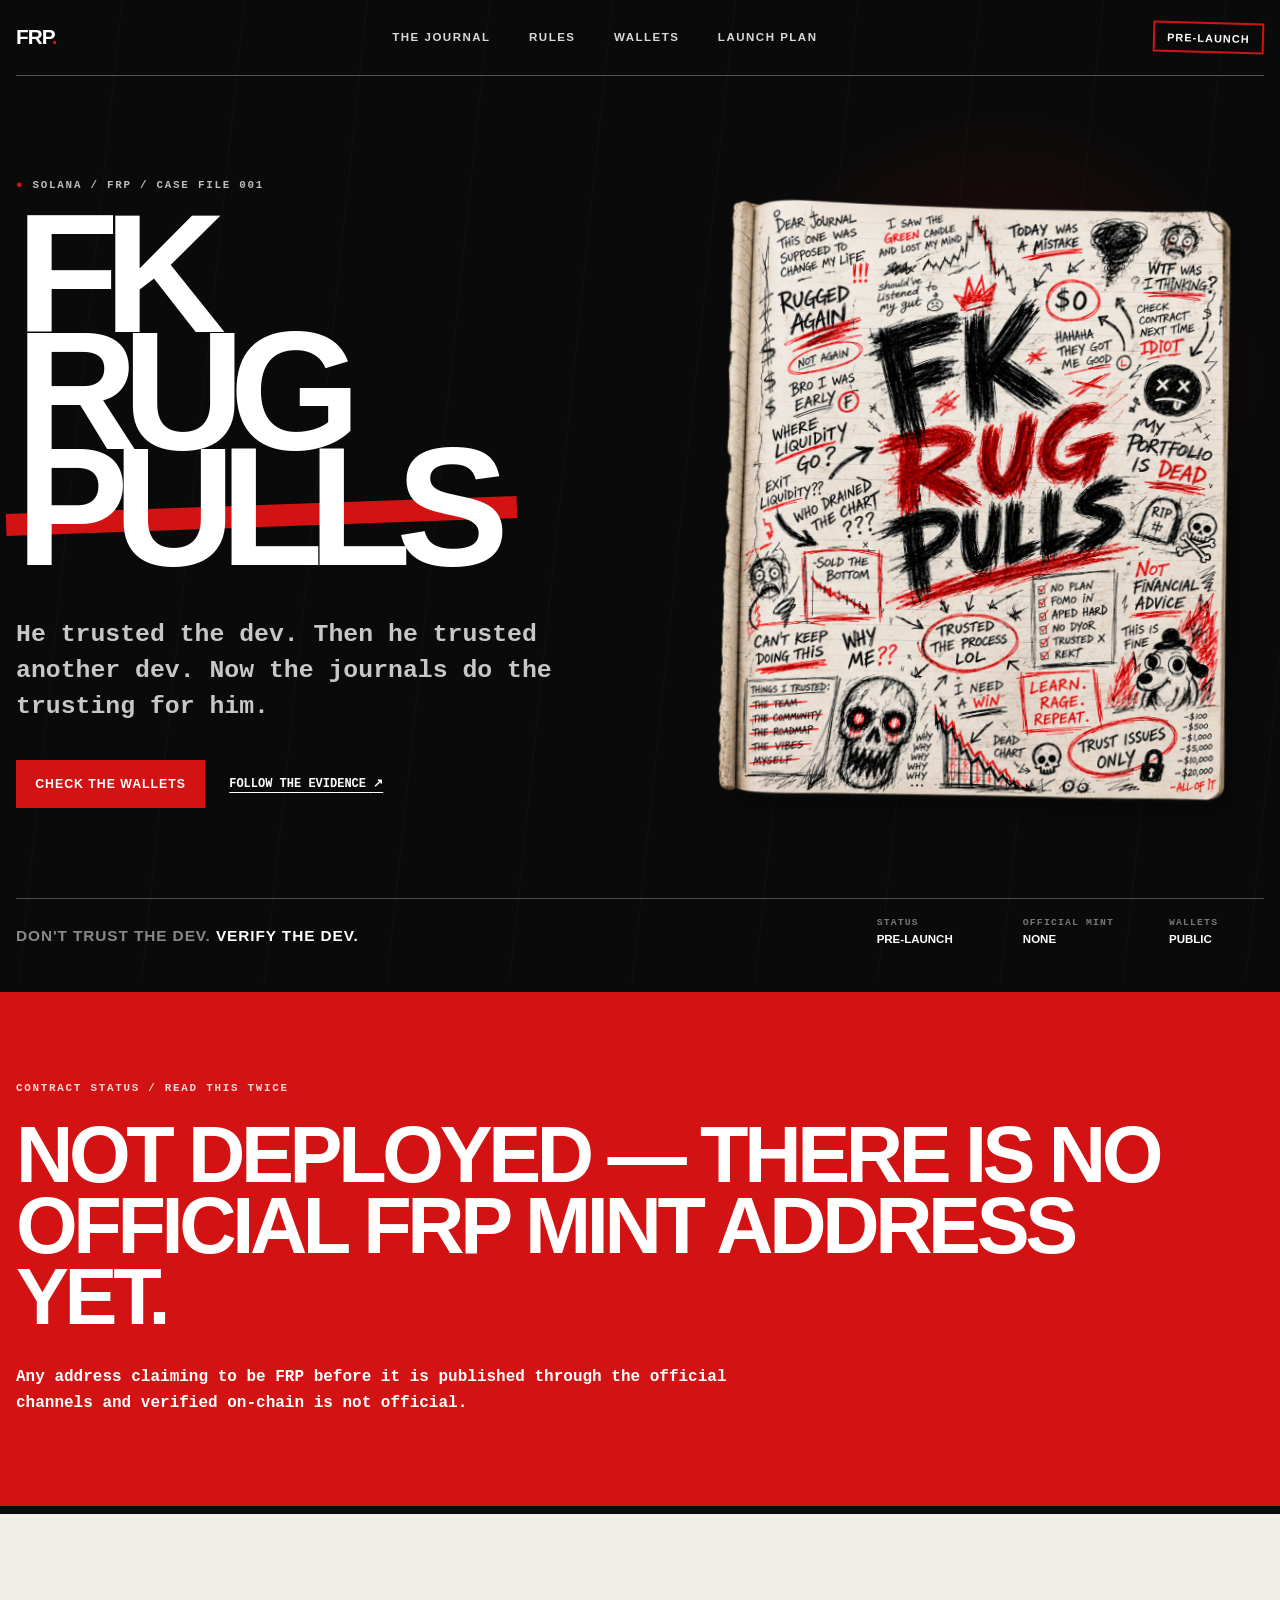
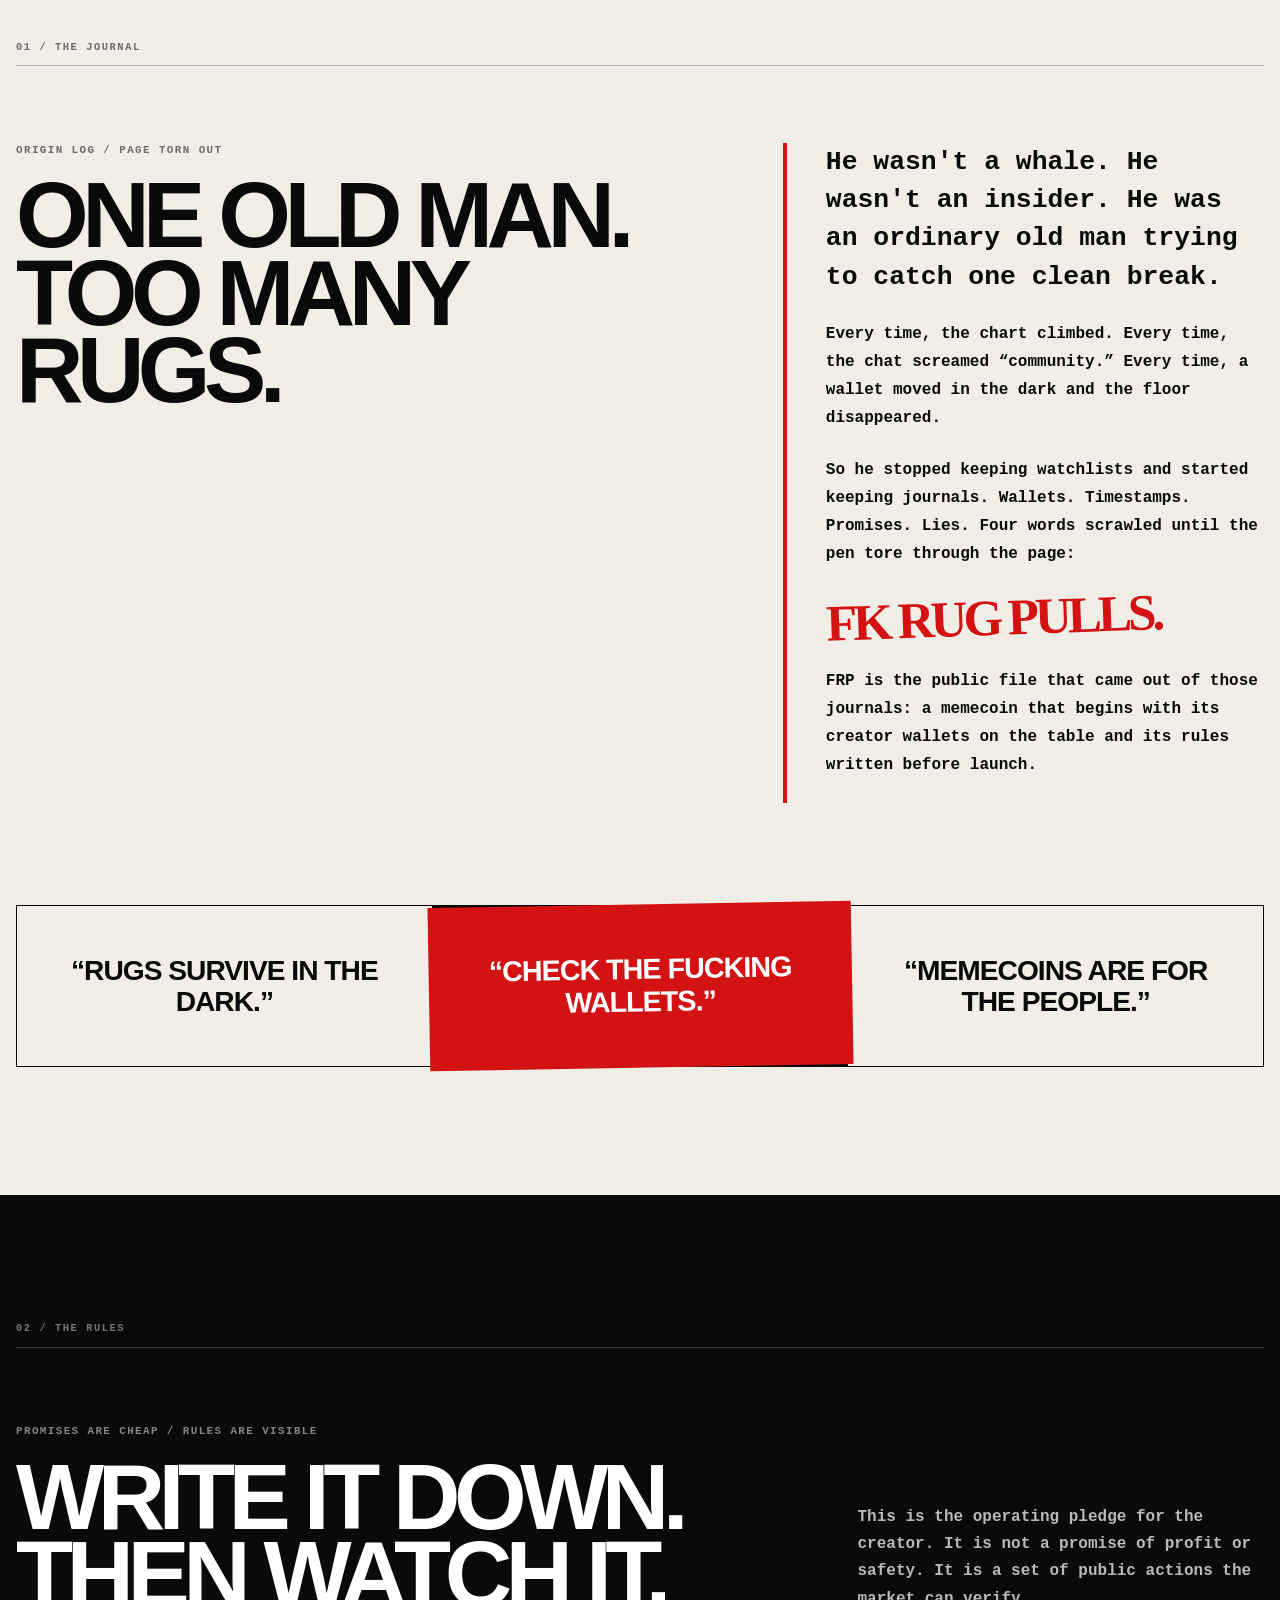
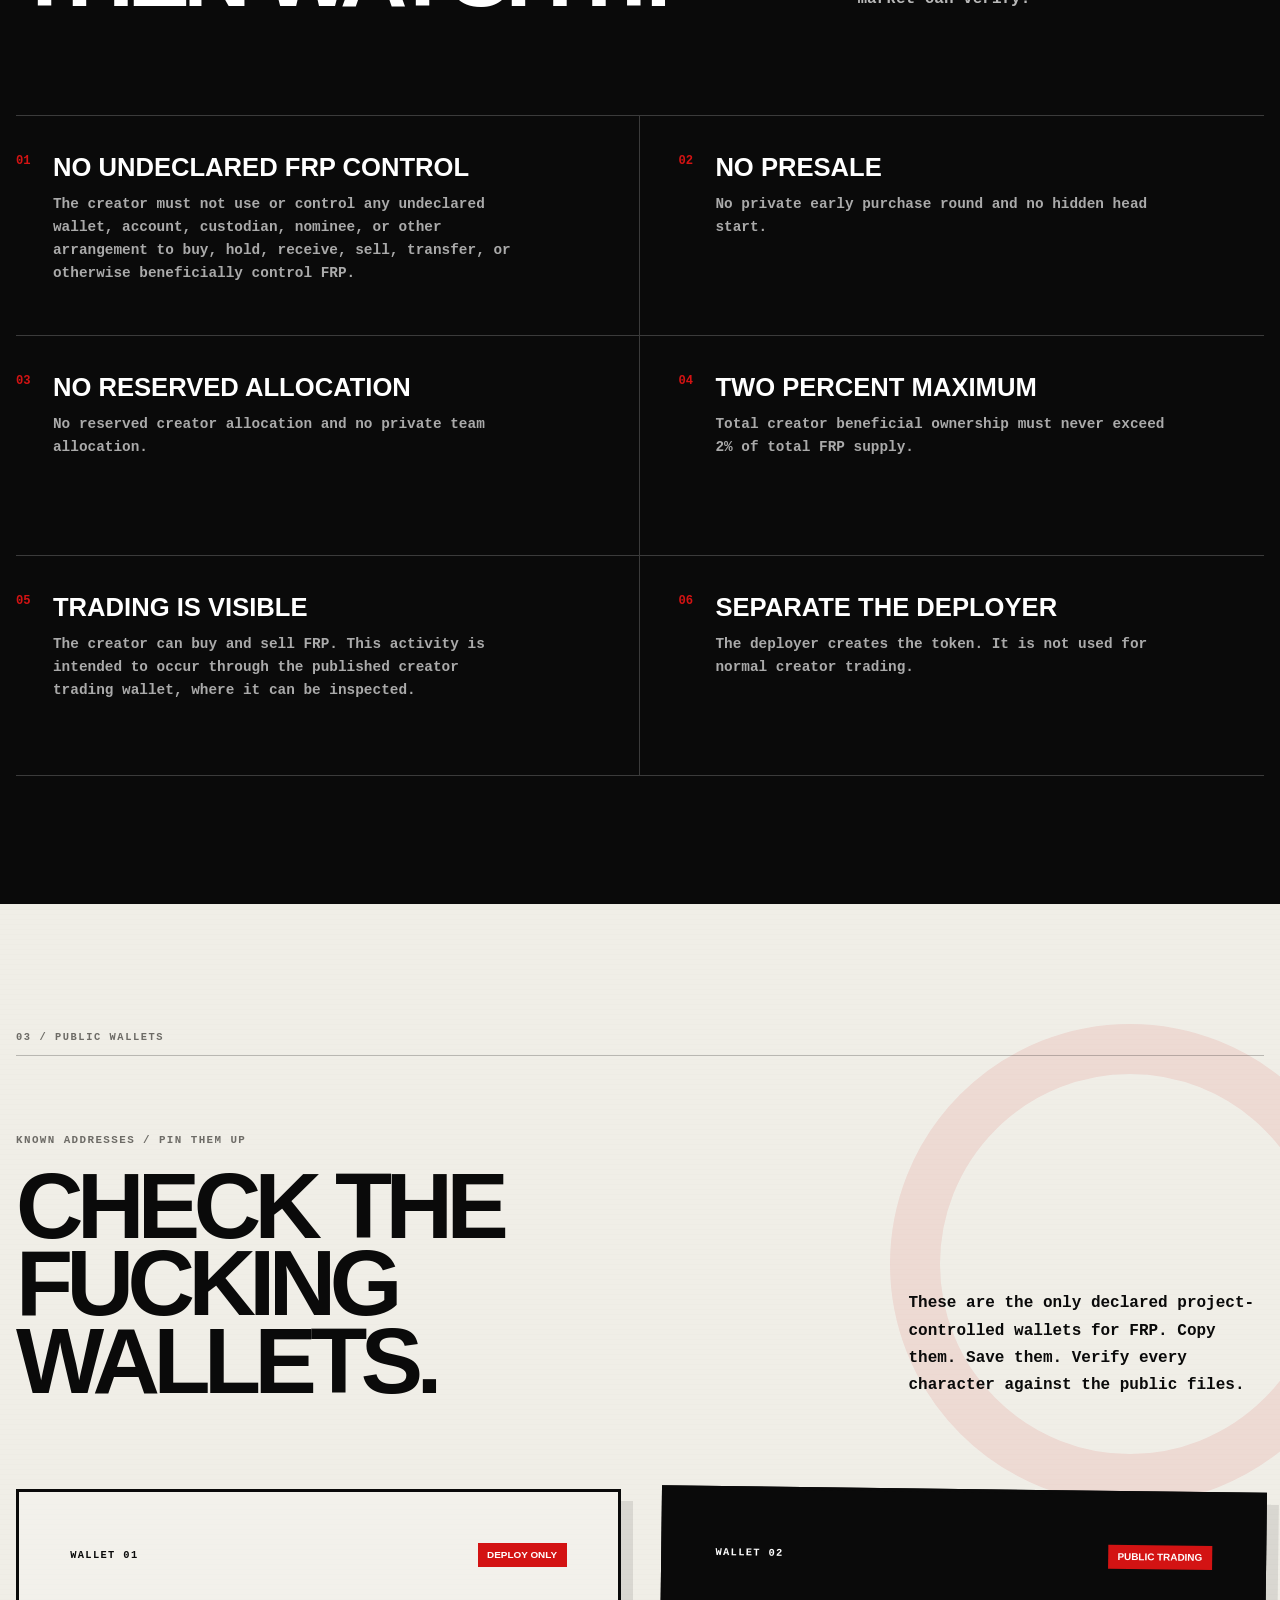
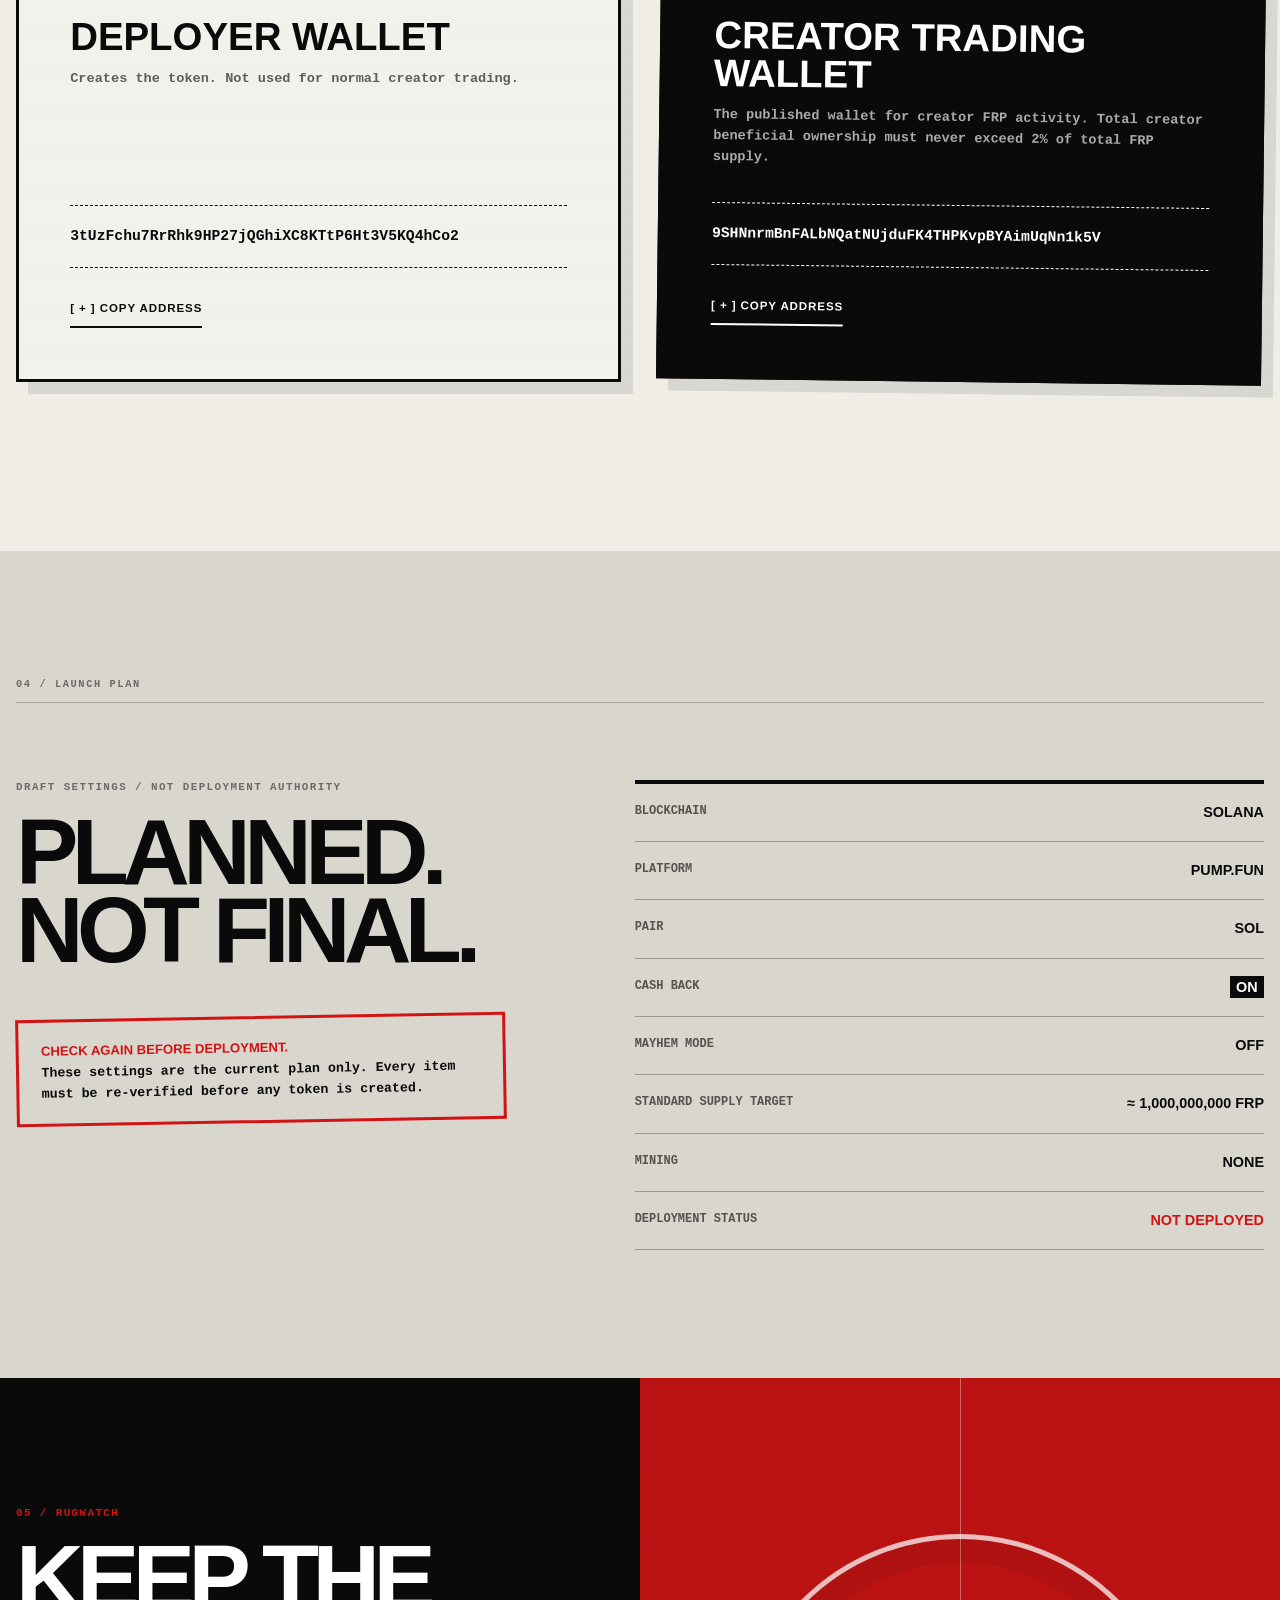
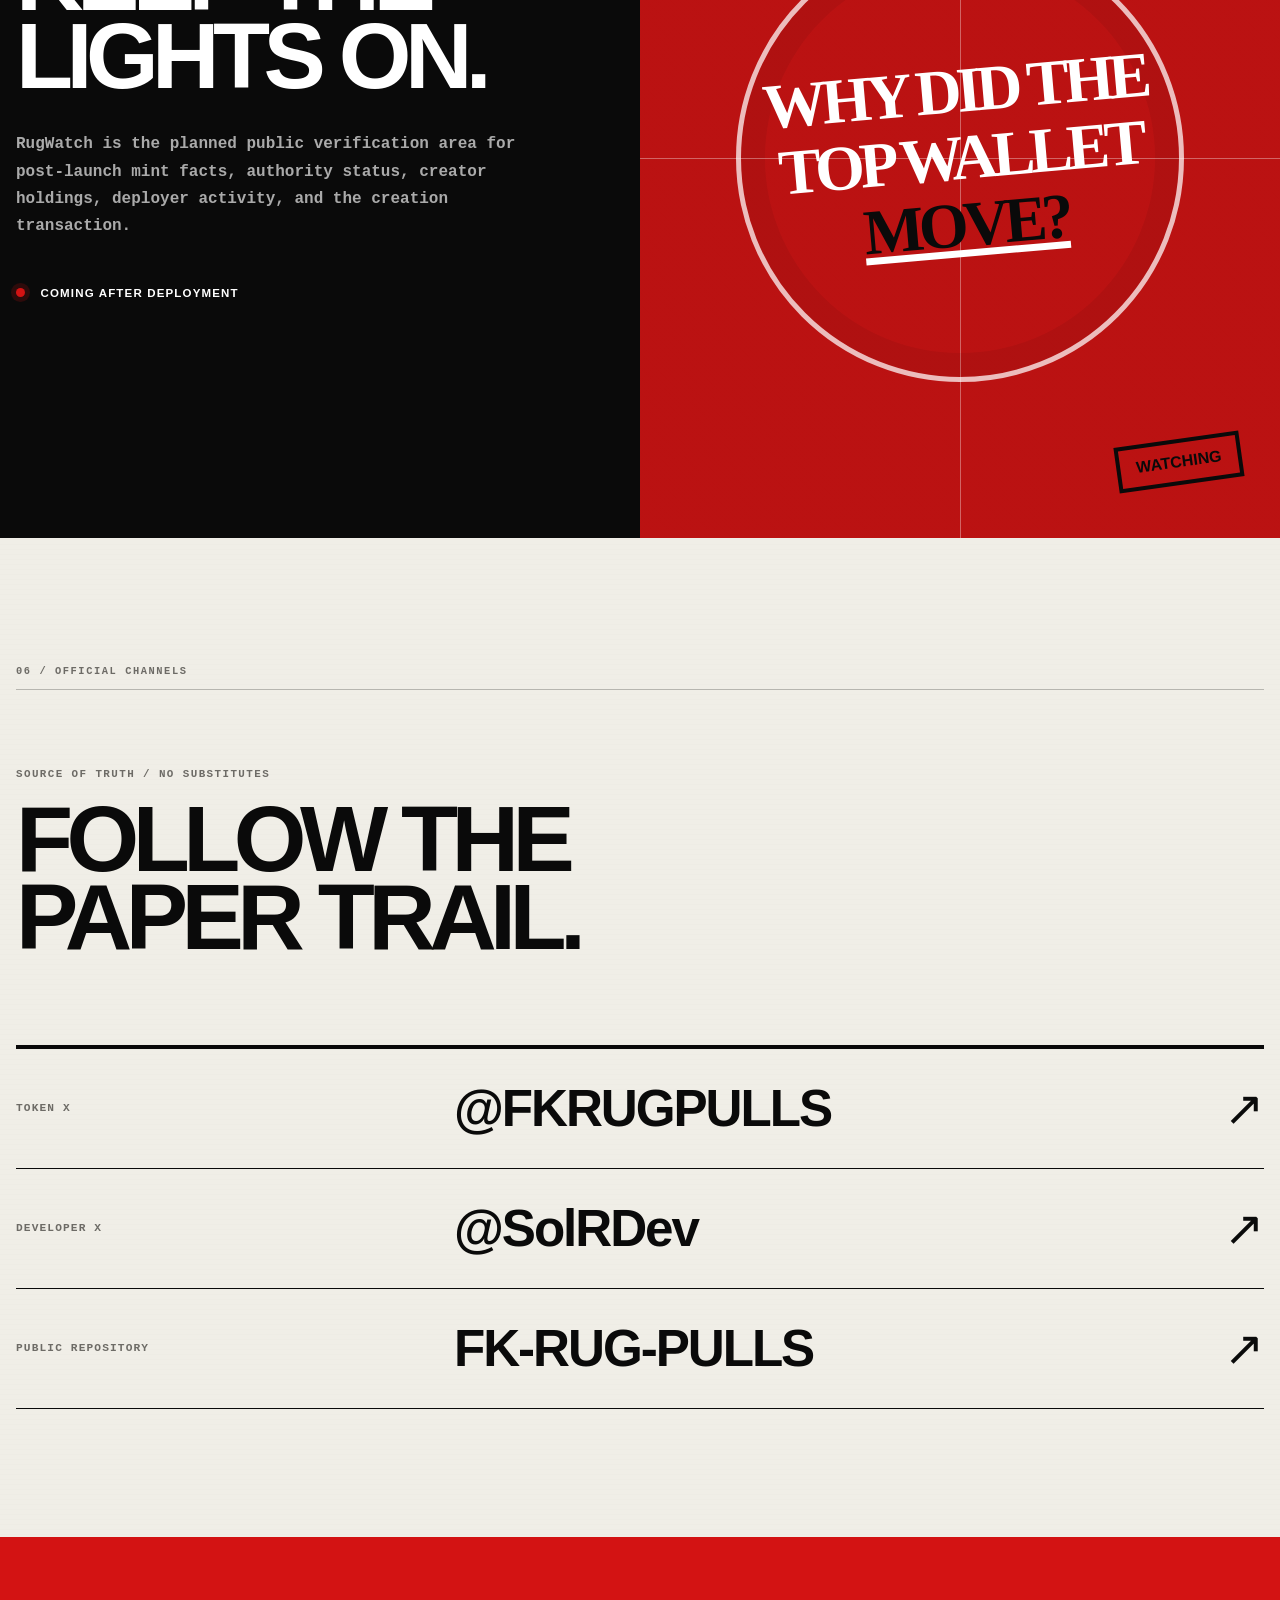
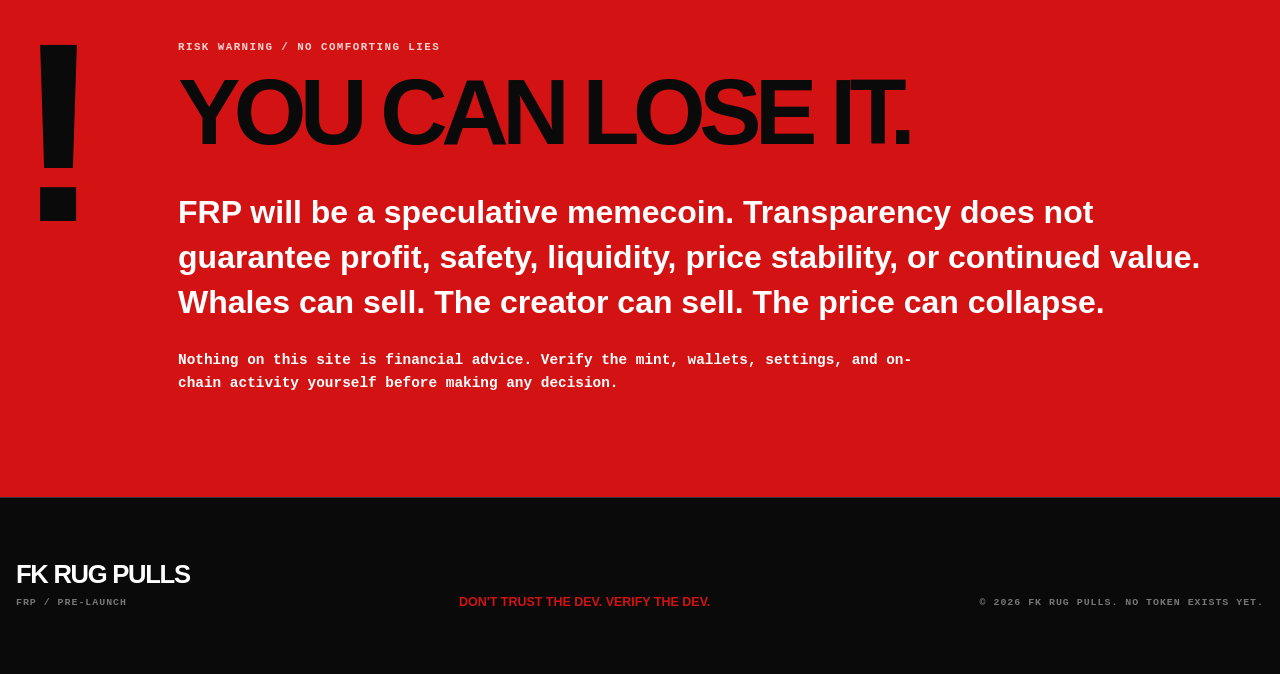
==== index.html @ 6f74178d "Clarify creator FRP wallet control rule" ====
<!doctype html>
<html lang="en">
<head>
  <meta charset="utf-8">
  <meta name="viewport" content="width=device-width, initial-scale=1">
  <meta name="theme-color" content="#0a0a0a">
  <meta name="description" content="FK RUG PULLS (FRP) is a pre-launch Solana memecoin project built around public wallets, visible rules, and relentless verification.">
  <meta property="og:type" content="website">
  <meta property="og:title" content="FK RUG PULLS — FRP Pre-Launch">
  <meta property="og:description" content="Don't trust the dev. Verify the dev. No official FRP mint exists yet.">
  <meta property="og:image" content="https://solrekamdev-hash.github.io/FK-RUG-PULLS/assets/og-preview.png">
  <meta property="og:image:width" content="1200">
  <meta property="og:image:height" content="630">
  <meta property="og:image:alt" content="Torn journal paper reading FK RUG PULLS — FRP / PRE-LAUNCH / VERIFY THE DEV.">
  <meta name="twitter:card" content="summary_large_image">
  <meta name="twitter:title" content="FK RUG PULLS — FRP Pre-Launch">
  <meta name="twitter:description" content="Don't trust the dev. Verify the dev. No official FRP mint exists yet.">
  <meta name="twitter:image" content="https://solrekamdev-hash.github.io/FK-RUG-PULLS/assets/og-preview.png">
  <title>FK RUG PULLS — FRP Pre-Launch</title>
  <link rel="stylesheet" href="styles.css">
</head>
<body>
  <a class="skip-link" href="#main">Skip to main content</a>

  <header class="site-header">
    <a class="wordmark" href="#top" aria-label="FK RUG PULLS home">FRP<span class="red-dot">.</span></a>
    <nav class="desktop-nav" aria-label="Primary navigation">
      <a href="#story">The journal</a>
      <a href="#rules">Rules</a>
      <a href="#wallets">Wallets</a>
      <a href="#launch">Launch plan</a>
    </nav>
    <a class="status-stamp" href="#contract">Pre-launch</a>
  </header>

  <main id="main">
    <section class="hero" id="top" aria-labelledby="hero-title">
      <div class="hero-grid">
        <div class="hero-copy">
          <p class="eyebrow"><span aria-hidden="true">●</span> Solana / FRP / case file 001</p>
          <h1 id="hero-title"><span>FK</span> <span>RUG</span> <span class="slash-word">PULLS</span></h1>
          <p class="hero-deck">He trusted the dev. Then he trusted another dev. Now the journals do the trusting for him.</p>
          <div class="hero-actions">
            <a class="button button-primary" href="#wallets">Check the wallets</a>
            <a class="text-link" href="https://x.com/FKRUGPULLS" target="_blank" rel="noopener noreferrer">Follow the evidence <span aria-hidden="true">↗</span></a>
          </div>
        </div>

        <aside class="evidence-board" aria-label="FRP journal evidence">
          <img src="assets/frp-journal-transparent.png" alt="Open journal filled with frantic black and red anti-rug notes surrounding the words FK RUG PULLS" width="1214" height="1295" fetchpriority="high">
        </aside>
      </div>

      <div class="hero-footer">
        <p class="hero-mantra">DON'T TRUST THE DEV. <strong>VERIFY THE DEV.</strong></p>
        <dl class="quick-facts">
          <div><dt>Status</dt><dd>Pre-launch</dd></div>
          <div><dt>Official mint</dt><dd>None</dd></div>
          <div><dt>Wallets</dt><dd>Public</dd></div>
        </dl>
      </div>
    </section>

    <section class="contract-alert" id="contract" aria-labelledby="contract-title">
      <p class="alert-label">Contract status / read this twice</p>
      <h2 id="contract-title">NOT DEPLOYED — THERE IS NO OFFICIAL FRP MINT ADDRESS YET.</h2>
      <p>Any address claiming to be FRP before it is published through the official channels and verified on-chain is not official.</p>
    </section>

    <section class="section story-section" id="story" aria-labelledby="story-title">
      <div class="section-index" aria-hidden="true">01 / THE JOURNAL</div>
      <div class="story-grid">
        <div class="section-heading">
          <p class="kicker">Origin log / page torn out</p>
          <h2 id="story-title">ONE OLD MAN.<br>TOO MANY RUGS.</h2>
        </div>
        <div class="story-copy">
          <p class="lead">He wasn't a whale. He wasn't an insider. He was an ordinary old man trying to catch one clean break.</p>
          <p>Every time, the chart climbed. Every time, the chat screamed “community.” Every time, a wallet moved in the dark and the floor disappeared.</p>
          <p>So he stopped keeping watchlists and started keeping journals. Wallets. Timestamps. Promises. Lies. Four words scrawled until the pen tore through the page:</p>
          <p class="handwritten-callout">FK RUG PULLS.</p>
          <p>FRP is the public file that came out of those journals: a memecoin that begins with its creator wallets on the table and its rules written before launch.</p>
        </div>
      </div>

      <div class="quote-strip" aria-label="Journal notes">
        <p>“RUGS SURVIVE IN THE DARK.”</p>
        <p>“CHECK THE FUCKING WALLETS.”</p>
        <p>“MEMECOINS ARE FOR THE PEOPLE.”</p>
      </div>
    </section>

    <section class="section rules-section" id="rules" aria-labelledby="rules-title">
      <div class="section-index section-index-light" aria-hidden="true">02 / THE RULES</div>
      <div class="rules-intro">
        <div class="section-heading section-heading-light">
          <p class="kicker">Promises are cheap / rules are visible</p>
          <h2 id="rules-title">WRITE IT DOWN.<br>THEN WATCH IT.</h2>
        </div>
        <p class="rules-deck">This is the operating pledge for the creator. It is not a promise of profit or safety. It is a set of public actions the market can verify.</p>
      </div>

      <ol class="rule-list">
        <li><span class="rule-number">01</span><div><h3>No undeclared FRP control</h3><p>The creator must not use or control any undeclared wallet, account, custodian, nominee, or other arrangement to buy, hold, receive, sell, transfer, or otherwise beneficially control FRP.</p></div></li>
        <li><span class="rule-number">02</span><div><h3>No presale</h3><p>No private early purchase round and no hidden head start.</p></div></li>
        <li><span class="rule-number">03</span><div><h3>No reserved allocation</h3><p>No reserved creator allocation and no private team allocation.</p></div></li>
        <li><span class="rule-number">04</span><div><h3>Two percent maximum</h3><p>Total creator beneficial ownership must never exceed 2% of total FRP supply.</p></div></li>
        <li><span class="rule-number">05</span><div><h3>Trading is visible</h3><p>The creator can buy and sell FRP. This activity is intended to occur through the published creator trading wallet, where it can be inspected.</p></div></li>
        <li><span class="rule-number">06</span><div><h3>Separate the deployer</h3><p>The deployer creates the token. It is not used for normal creator trading.</p></div></li>
      </ol>
    </section>

    <section class="section wallets-section" id="wallets" aria-labelledby="wallets-title">
      <div class="section-index" aria-hidden="true">03 / PUBLIC WALLETS</div>
      <div class="wallets-head">
        <div class="section-heading">
          <p class="kicker">Known addresses / pin them up</p>
          <h2 id="wallets-title">CHECK THE<br>FUCKING WALLETS.</h2>
        </div>
        <p>These are the only declared project-controlled wallets for FRP. Copy them. Save them. Verify every character against the public files.</p>
      </div>

      <div class="wallet-grid">
        <article class="wallet-card">
          <div class="wallet-card-top">
            <span class="wallet-label">Wallet 01</span>
            <span class="permission-tag">Deploy only</span>
          </div>
          <h3>Deployer wallet</h3>
          <p>Creates the token. Not used for normal creator trading.</p>
          <code class="wallet-address">3tUzFchu7RrRhk9HP27jQGhiXC8KTtP6Ht3V5KQ4hCo2</code>
          <button class="copy-button" type="button" data-copy="3tUzFchu7RrRhk9HP27jQGhiXC8KTtP6Ht3V5KQ4hCo2" aria-label="Copy deployer wallet address">
            <span aria-hidden="true">[ + ]</span> Copy address
          </button>
        </article>

        <article class="wallet-card wallet-card-invert">
          <div class="wallet-card-top">
            <span class="wallet-label">Wallet 02</span>
            <span class="permission-tag">Public trading</span>
          </div>
          <h3>Creator trading wallet</h3>
          <p>The published wallet for creator FRP activity. Total creator beneficial ownership must never exceed 2% of total FRP supply.</p>
          <code class="wallet-address">9SHNnrmBnFALbNQatNUjduFK4THPKvpBYAimUqNn1k5V</code>
          <button class="copy-button copy-button-light" type="button" data-copy="9SHNnrmBnFALbNQatNUjduFK4THPKvpBYAimUqNn1k5V" aria-label="Copy creator trading wallet address">
            <span aria-hidden="true">[ + ]</span> Copy address
          </button>
        </article>
      </div>
      <p class="copy-status" role="status" aria-live="polite"></p>
    </section>

    <section class="section launch-section" id="launch" aria-labelledby="launch-title">
      <div class="section-index" aria-hidden="true">04 / LAUNCH PLAN</div>
      <div class="launch-grid">
        <div class="section-heading">
          <p class="kicker">Draft settings / not deployment authority</p>
          <h2 id="launch-title">PLANNED.<br>NOT FINAL.</h2>
          <div class="warning-note">
            <strong>Check again before deployment.</strong>
            These settings are the current plan only. Every item must be re-verified before any token is created.
          </div>
        </div>
        <dl class="settings-list">
          <div><dt>Blockchain</dt><dd>Solana</dd></div>
          <div><dt>Platform</dt><dd>Pump.fun</dd></div>
          <div><dt>Pair</dt><dd>SOL</dd></div>
          <div><dt>Cash Back</dt><dd><span class="setting-on">On</span></dd></div>
          <div><dt>Mayhem Mode</dt><dd>Off</dd></div>
          <div><dt>Standard supply target</dt><dd>≈ 1,000,000,000 FRP</dd></div>
          <div><dt>Mining</dt><dd>None</dd></div>
          <div><dt>Deployment status</dt><dd class="status-red">Not deployed</dd></div>
        </dl>
      </div>
    </section>

    <section class="watch-section" aria-labelledby="watch-title">
      <div class="watch-copy">
        <p class="kicker kicker-red">05 / RUGWATCH</p>
        <h2 id="watch-title">KEEP THE<br>LIGHTS ON.</h2>
        <p>RugWatch is the planned public verification area for post-launch mint facts, authority status, creator holdings, deployer activity, and the creation transaction.</p>
        <p class="coming-soon"><span aria-hidden="true"></span> Coming after deployment</p>
      </div>
      <div class="watch-visual" aria-hidden="true">
        <span class="crosshair"></span>
        <p>WHY DID THE<br>TOP WALLET<br><strong>MOVE?</strong></p>
        <span class="watch-stamp">Watching</span>
      </div>
    </section>

    <section class="section links-section" id="links" aria-labelledby="links-title">
      <div class="section-index" aria-hidden="true">06 / OFFICIAL CHANNELS</div>
      <div class="section-heading">
        <p class="kicker">Source of truth / no substitutes</p>
        <h2 id="links-title">FOLLOW THE<br>PAPER TRAIL.</h2>
      </div>
      <div class="official-links">
        <a href="https://x.com/FKRUGPULLS" target="_blank" rel="noopener noreferrer"><span>Token X</span><strong>@FKRUGPULLS</strong><b aria-hidden="true">↗</b></a>
        <a href="https://x.com/SolRDev" target="_blank" rel="noopener noreferrer"><span>Developer X</span><strong>@SolRDev</strong><b aria-hidden="true">↗</b></a>
        <a href="https://github.com/solrekamdev-hash/FK-RUG-PULLS" target="_blank" rel="noopener noreferrer"><span>Public repository</span><strong>FK-RUG-PULLS</strong><b aria-hidden="true">↗</b></a>
      </div>
    </section>

    <section class="risk-section" id="risk" aria-labelledby="risk-title">
      <div class="risk-mark" aria-hidden="true">!</div>
      <div>
        <p class="kicker">Risk warning / no comforting lies</p>
        <h2 id="risk-title">YOU CAN LOSE IT.</h2>
        <p>FRP will be a speculative memecoin. Transparency does not guarantee profit, safety, liquidity, price stability, or continued value. Whales can sell. The creator can sell. The price can collapse.</p>
        <p class="risk-note">Nothing on this site is financial advice. Verify the mint, wallets, settings, and on-chain activity yourself before making any decision.</p>
      </div>
    </section>
  </main>

  <footer class="site-footer">
    <div class="footer-brand">
      <strong>FK RUG PULLS</strong>
      <span>FRP / PRE-LAUNCH</span>
    </div>
    <p>DON'T TRUST THE DEV. VERIFY THE DEV.</p>
    <p class="footer-meta">© <span id="year">2026</span> FK RUG PULLS. No token exists yet.</p>
  </footer>

  <script src="script.js"></script>
</body>
</html>
---- styles.css ----
:root {
  --ink: #0a0a0a;
  --paper: #f0eee7;
  --white: #fff;
  --red: #d31313;
  --muted: #aaa69d;
  --rule: rgba(10, 10, 10, 0.24);
  --max: 1440px;
}

* { box-sizing: border-box; }
html { scroll-behavior: smooth; }
body {
  margin: 0;
  color: var(--ink);
  background:
    repeating-linear-gradient(0deg, transparent 0, transparent 4px, rgba(0,0,0,.018) 5px),
    var(--paper);
  font-family: Arial, Helvetica, sans-serif;
}

a { color: inherit; }
.skip-link {
  position: fixed;
  z-index: 100;
  top: 1rem;
  left: 1rem;
  padding: .7rem 1rem;
  background: var(--white);
  transform: translateY(-180%);
}
.skip-link:focus { transform: translateY(0); }

.site-header {
  position: absolute;
  z-index: 10;
  inset: 0 0 auto;
  width: min(100% - 2rem, var(--max));
  margin-inline: auto;
  min-height: 76px;
  display: flex;
  align-items: center;
  justify-content: space-between;
  gap: 2rem;
  color: var(--white);
  border-bottom: 1px solid rgba(255,255,255,.3);
}
.wordmark {
  font: 900 1.3rem/1 "Arial Black", Impact, sans-serif;
  text-decoration: none;
  letter-spacing: -.05em;
}
.red-dot { color: var(--red); }
.desktop-nav { display: flex; gap: clamp(1rem, 3vw, 3.5rem); }
.desktop-nav a {
  color: #d8d8d8;
  font: 700 .72rem/1 Arial, sans-serif;
  text-decoration: none;
  text-transform: uppercase;
  letter-spacing: .13em;
}
.desktop-nav a:hover, .desktop-nav a:focus-visible { color: var(--white); }
.status-stamp {
  padding: .55rem .75rem .48rem;
  color: var(--white);
  border: 2px solid var(--red);
  text-decoration: none;
  text-transform: uppercase;
  font: 900 .68rem/1 "Arial Black", sans-serif;
  letter-spacing: .1em;
  transform: rotate(1.5deg);
}

.hero {
  min-height: 100svh;
  padding: clamp(8.5rem, 14vw, 12rem) max(1rem, calc((100vw - var(--max)) / 2)) 2.4rem;
  color: var(--white);
  overflow: hidden;
  background:
    radial-gradient(circle at 78% 38%, rgba(211,19,19,.18), transparent 23%),
    repeating-linear-gradient(96deg, transparent 0, transparent 120px, rgba(255,255,255,.025) 122px),
    var(--ink);
}
.hero-grid {
  display: grid;
  grid-template-columns: minmax(0, 1.05fr) minmax(440px, .95fr);
  align-items: center;
  gap: clamp(1.5rem, 3vw, 3.5rem);
}
.eyebrow, .alert-label {
  margin: 0 0 1.5rem;
  color: #bdbdbd;
  font: 700 .68rem/1.2 "Courier New", monospace;
  text-transform: uppercase;
  letter-spacing: .16em;
}
.eyebrow span { color: var(--red); }
h1 {
  max-width: 920px;
  margin: 0;
  font: 900 clamp(5.2rem, 13.2vw, 13.2rem)/.69 "Arial Black", Impact, sans-serif;
  letter-spacing: -.09em;
  text-transform: uppercase;
}
h1 span { display: block; }
.slash-word {
  position: relative;
  z-index: 0;
  width: max-content;
}
.slash-word::after {
  content: "";
  position: absolute;
  z-index: -1;
  left: -2%; right: -5%; top: 48%;
  height: .13em;
  background: var(--red);
  transform: rotate(-2deg);
}
.hero-deck {
  max-width: 620px;
  margin: clamp(2rem, 4vw, 3.4rem) 0 0;
  color: #c7c7c7;
  font: 700 clamp(1.1rem, 2vw, 1.55rem)/1.45 "Courier New", monospace;
}
.hero-actions { display: flex; align-items: center; gap: 1.5rem; margin-top: 2.2rem; }
.button {
  display: inline-flex;
  align-items: center;
  min-height: 48px;
  padding: .9rem 1.2rem;
  font: 900 .77rem/1 "Arial Black", sans-serif;
  text-transform: uppercase;
  letter-spacing: .08em;
  text-decoration: none;
}
.button-primary { color: var(--white); background: var(--red); }
.button-primary:hover, .button-primary:focus-visible { background: #f01b1b; }
.text-link { font: 700 .75rem/1.2 "Courier New", monospace; text-transform: uppercase; text-underline-offset: .3rem; }

.evidence-board {
  width: min(100%, 720px);
  margin: 0;
  justify-self: center;
  border: 0;
  background: transparent;
  transform: rotate(1deg);
  box-shadow: none;
}
.evidence-board img {
  display: block;
  width: 100%;
  height: auto;
  object-fit: contain;
  filter: drop-shadow(10px 14px 12px rgba(0,0,0,.36));
}

.hero-footer {
  display: grid;
  grid-template-columns: 1fr auto;
  gap: 2rem;
  align-items: end;
  margin-top: clamp(3rem, 7vw, 6rem);
  padding-top: 1.2rem;
  border-top: 1px solid rgba(255,255,255,.28);
}
.hero-mantra { margin: 0; color: #898989; font: 900 clamp(.75rem, 1.2vw, 1rem)/1.2 "Arial Black", sans-serif; letter-spacing: .06em; }
.hero-mantra strong { color: var(--white); }
.quick-facts { display: flex; gap: clamp(1.5rem, 4vw, 4rem); margin: 0; }
.quick-facts div { min-width: 95px; }
.quick-facts dt { margin-bottom: .4rem; color: #777; font: 700 .61rem/1 "Courier New", monospace; text-transform: uppercase; letter-spacing: .12em; }
.quick-facts dd { margin: 0; font: 900 .72rem/1 "Arial Black", sans-serif; text-transform: uppercase; }

.contract-alert {
  padding: clamp(3rem, 7vw, 6.5rem) max(1rem, calc((100vw - var(--max)) / 2));
  color: var(--white);
  background: var(--red);
  border-block: 8px solid var(--ink);
}
.contract-alert .alert-label { color: #ffd7d7; }
.contract-alert h2 {
  max-width: 1150px;
  margin: 0;
  font: 900 clamp(2.4rem, 6.2vw, 6rem)/.9 "Arial Black", Impact, sans-serif;
  letter-spacing: -.055em;
}
.contract-alert > p:last-child { max-width: 760px; margin: 2rem 0 0; font: 700 1rem/1.6 "Courier New", monospace; }
.section {
  position: relative;
  padding: clamp(5rem, 10vw, 9.5rem) max(1rem, calc((100vw - var(--max)) / 2));
  overflow: hidden;
}
.section-index {
  margin-bottom: clamp(3rem, 6vw, 6rem);
  padding-bottom: .8rem;
  color: #6d6b66;
  border-bottom: 1px solid var(--rule);
  font: 700 .65rem/1 "Courier New", monospace;
  letter-spacing: .15em;
}
.section-index-light { color: #757575; border-color: #3b3b3b; }
.kicker {
  margin: 0 0 1.2rem;
  color: #6d6b66;
  font: 700 .68rem/1.3 "Courier New", monospace;
  text-transform: uppercase;
  letter-spacing: .13em;
}
.section-heading h2,
.watch-copy h2,
.risk-section h2 {
  margin: 0;
  font: 900 clamp(3.2rem, 7.3vw, 7rem)/.83 "Arial Black", Impact, sans-serif;
  letter-spacing: -.07em;
  text-transform: uppercase;
}

.story-grid {
  display: grid;
  grid-template-columns: minmax(0, .95fr) minmax(320px, .7fr);
  gap: clamp(3rem, 9vw, 10rem);
  align-items: start;
}
.story-copy {
  position: relative;
  padding-left: clamp(1.5rem, 3vw, 3rem);
  border-left: 4px solid var(--red);
  font: 700 1rem/1.75 "Courier New", monospace;
}
.story-copy p { margin: 0 0 1.5rem; }
.story-copy .lead { font-size: clamp(1.25rem, 2.2vw, 1.65rem); line-height: 1.45; }
.handwritten-callout {
  width: max-content;
  max-width: 100%;
  color: var(--red);
  font: 700 clamp(2.2rem, 4vw, 4rem)/1 "Segoe Print", "Comic Sans MS", cursive !important;
  letter-spacing: -.08em;
  transform: rotate(-2deg);
}
.quote-strip {
  display: grid;
  grid-template-columns: repeat(3, 1fr);
  gap: 1px;
  margin-top: clamp(4rem, 8vw, 8rem);
  background: var(--ink);
  border: 1px solid var(--ink);
}
.quote-strip p {
  display: grid;
  place-items: center;
  min-height: 160px;
  margin: 0;
  padding: 2rem;
  background: var(--paper);
  font: 900 clamp(1.15rem, 2.2vw, 2rem)/1.12 "Arial Black", sans-serif;
  text-align: center;
  letter-spacing: -.035em;
}
.quote-strip p:nth-child(2) { color: var(--white); background: var(--red); transform: rotate(-1deg) scale(1.02); }

.rules-section { color: var(--white); background: var(--ink); }
.rules-intro {
  display: grid;
  grid-template-columns: minmax(0, 1fr) minmax(280px, .55fr);
  gap: clamp(2rem, 8vw, 8rem);
  align-items: end;
}
.section-heading-light .kicker { color: #858585; }
.rules-deck { max-width: 560px; margin: 0; color: #b9b9b9; font: 700 1rem/1.7 "Courier New", monospace; }
.rule-list {
  display: grid;
  grid-template-columns: repeat(2, 1fr);
  gap: 0;
  margin: clamp(4rem, 8vw, 7rem) 0 0;
  padding: 0;
  list-style: none;
  border-top: 1px solid #3b3b3b;
}
.rule-list li {
  display: grid;
  grid-template-columns: auto 1fr;
  gap: 1.4rem;
  min-height: 220px;
  padding: 2.4rem clamp(1rem, 3vw, 3rem) 2.4rem 0;
  border-bottom: 1px solid #3b3b3b;
}
.rule-list li:nth-child(odd) { border-right: 1px solid #3b3b3b; }
.rule-list li:nth-child(even) { padding-left: clamp(1rem, 3vw, 3rem); }
.rule-number { color: var(--red); font: 700 .76rem/1 "Courier New", monospace; }
.rule-list h3 { margin: 0 0 .8rem; font: 900 clamp(1.3rem, 2vw, 1.8rem)/1 "Arial Black", sans-serif; text-transform: uppercase; }
.rule-list p { max-width: 460px; margin: 0; color: #aaa; font: 700 .9rem/1.6 "Courier New", monospace; }

.wallets-section::before {
  content: "";
  position: absolute;
  z-index: -1;
  width: 380px;
  height: 380px;
  right: -90px;
  top: 120px;
  border: 50px solid rgba(211,19,19,.09);
  border-radius: 50%;
}
.wallets-head {
  display: grid;
  grid-template-columns: 1fr minmax(300px, .45fr);
  gap: clamp(2rem, 8vw, 9rem);
  align-items: end;
}
.wallets-head > p { margin: 0; font: 700 1rem/1.7 "Courier New", monospace; }
.wallet-grid { display: grid; grid-template-columns: 1fr 1fr; gap: clamp(1rem, 3vw, 2.5rem); margin-top: clamp(4rem, 7vw, 6rem); }
.wallet-card {
  display: flex;
  flex-direction: column;
  min-width: 0;
  min-height: 410px;
  padding: clamp(1.5rem, 4vw, 3.5rem);
  border: 3px solid var(--ink);
  background: rgba(255,255,255,.18);
  box-shadow: 12px 12px 0 rgba(10,10,10,.1);
}
.wallet-card-invert { color: var(--white); background: var(--ink); transform: rotate(.7deg); }
.wallet-card-top { display: flex; justify-content: space-between; gap: 1rem; align-items: center; }
.wallet-label { font: 700 .65rem/1 "Courier New", monospace; text-transform: uppercase; letter-spacing: .13em; }
.permission-tag { padding: .45rem .6rem; color: var(--white); background: var(--red); font: 900 .62rem/1 "Arial Black", sans-serif; text-transform: uppercase; }
.wallet-card h3 { margin: clamp(2rem, 4vw, 3.8rem) 0 .7rem; font: 900 clamp(1.7rem, 3vw, 2.7rem)/1 "Arial Black", sans-serif; text-transform: uppercase; }
.wallet-card > p { max-width: 540px; margin: 0 0 2.2rem; color: #5f5d58; font: 700 .85rem/1.55 "Courier New", monospace; }
.wallet-card-invert > p { color: #aaa; }
.wallet-address {
  display: block;
  margin-top: auto;
  padding: 1.2rem 0;
  border-block: 1px dashed currentColor;
  overflow-wrap: anywhere;
  font: 700 clamp(.72rem, 1.4vw, .92rem)/1.55 "Courier New", monospace;
}
.copy-button {
  width: max-content;
  margin-top: 1.5rem;
  padding: .7rem 0;
  color: var(--ink);
  background: none;
  border: 0;
  border-bottom: 2px solid var(--ink);
  cursor: pointer;
  font: 900 .72rem/1 "Arial Black", sans-serif;
  text-transform: uppercase;
  letter-spacing: .08em;
}
.copy-button-light { color: var(--white); border-color: var(--white); }
.copy-button:hover, .copy-button:focus-visible { color: var(--red); border-color: var(--red); }
.copy-status { min-height: 1.4em; margin: 1.5rem 0 0; color: var(--red); font: 900 .75rem/1.4 "Arial Black", sans-serif; text-transform: uppercase; }

.launch-section { background: #d9d6ce; }
.launch-grid { display: grid; grid-template-columns: minmax(0, .8fr) minmax(400px, 1fr); gap: clamp(3rem, 9vw, 10rem); }
.warning-note {
  max-width: 490px;
  margin-top: 3rem;
  padding: 1.4rem 1.4rem 1.2rem;
  border: 3px solid var(--red);
  font: 700 .83rem/1.55 "Courier New", monospace;
  transform: rotate(-1deg);
}
.warning-note strong { display: block; margin-bottom: .35rem; color: var(--red); font: 900 .82rem/1 "Arial Black", sans-serif; text-transform: uppercase; }
.settings-list { margin: 0; border-top: 4px solid var(--ink); }
.settings-list div { display: grid; grid-template-columns: 1fr auto; gap: 2rem; padding: 1.25rem 0; border-bottom: 1px solid rgba(10,10,10,.3); }
.settings-list dt { color: #55534e; font: 700 .75rem/1.3 "Courier New", monospace; text-transform: uppercase; }
.settings-list dd { margin: 0; font: 900 .9rem/1.2 "Arial Black", sans-serif; text-align: right; text-transform: uppercase; }
.setting-on { padding: .2rem .4rem; color: var(--white); background: var(--ink); }
.settings-list .status-red { color: var(--red); }

.watch-section {
  display: grid;
  grid-template-columns: 1fr 1fr;
  min-height: 760px;
  color: var(--white);
  background: var(--ink);
}
.watch-copy { padding: clamp(5rem, 10vw, 10rem) max(1rem, calc((100vw - var(--max)) / 2)); padding-right: clamp(2rem, 7vw, 7rem); }
.kicker-red { color: var(--red); }
.watch-copy > p:not(.kicker):not(.coming-soon) { max-width: 580px; margin: 2.3rem 0 0; color: #aaa; font: 700 1rem/1.7 "Courier New", monospace; }
.coming-soon { margin: 3rem 0 0; font: 900 .72rem/1 "Arial Black", sans-serif; text-transform: uppercase; letter-spacing: .1em; }
.coming-soon span { display: inline-block; width: 9px; height: 9px; margin-right: .7rem; border-radius: 50%; background: var(--red); box-shadow: 0 0 0 5px rgba(211,19,19,.18); }
.watch-visual {
  position: relative;
  display: grid;
  place-items: center;
  min-height: 600px;
  overflow: hidden;
  background:
    linear-gradient(rgba(211,19,19,.88), rgba(211,19,19,.88)),
    repeating-linear-gradient(43deg, transparent 0, transparent 8px, rgba(0,0,0,.2) 9px);
}
.watch-visual::before, .watch-visual::after { content: ""; position: absolute; background: rgba(255,255,255,.35); }
.watch-visual::before { width: 1px; inset-block: 0; left: 50%; }
.watch-visual::after { height: 1px; inset-inline: 0; top: 50%; }
.watch-visual > p { position: relative; z-index: 1; margin: 0; font: 700 clamp(2rem, 5vw, 5rem)/1.05 "Segoe Print", "Comic Sans MS", cursive; text-align: center; letter-spacing: -.08em; transform: rotate(-5deg); }
.watch-visual strong { color: var(--ink); text-decoration: underline 7px var(--white); }
.crosshair { position: absolute; width: min(70%, 520px); aspect-ratio: 1; border: 5px solid rgba(255,255,255,.72); border-radius: 50%; box-shadow: inset 0 0 0 24px rgba(0,0,0,.06); }
.watch-stamp { position: absolute; right: 6%; bottom: 7%; padding: .7rem 1rem; border: 4px solid var(--ink); color: var(--ink); font: 900 1rem/1 "Arial Black", sans-serif; text-transform: uppercase; transform: rotate(-8deg); }

.links-section .section-heading { margin-bottom: clamp(3rem, 7vw, 6rem); }
.official-links { border-top: 4px solid var(--ink); }
.official-links a {
  display: grid;
  grid-template-columns: .55fr 1fr auto;
  gap: 2rem;
  align-items: center;
  min-height: 120px;
  padding: 1.5rem 0;
  border-bottom: 1px solid var(--ink);
  text-decoration: none;
}
.official-links a:hover, .official-links a:focus-visible { color: var(--red); padding-left: 1rem; }
.official-links span { color: #6d6b66; font: 700 .7rem/1.2 "Courier New", monospace; text-transform: uppercase; letter-spacing: .1em; }
.official-links strong { font: 900 clamp(1.6rem, 4vw, 3.8rem)/1 "Arial Black", sans-serif; letter-spacing: -.04em; }
.official-links b { font: 400 clamp(1.5rem, 4vw, 3rem)/1 Arial, sans-serif; }

.risk-section {
  display: grid;
  grid-template-columns: auto 1fr;
  gap: clamp(2rem, 6vw, 6rem);
  padding: clamp(4rem, 8vw, 8rem) max(1rem, calc((100vw - var(--max)) / 2));
  color: var(--white);
  background: var(--red);
}
.risk-mark { font: 900 clamp(8rem, 20vw, 20rem)/.72 "Arial Black", sans-serif; color: var(--ink); }
.risk-section .kicker { color: #ffd2d2; }
.risk-section > div:last-child { max-width: 1050px; }
.risk-section h2 { color: var(--ink); }
.risk-section > div > p:not(.kicker):not(.risk-note) { margin: 2.5rem 0 0; font: 900 clamp(1.25rem, 2.5vw, 2rem)/1.4 "Arial Black", sans-serif; }
.risk-note { max-width: 760px; margin: 1.5rem 0 0; font: 700 .9rem/1.6 "Courier New", monospace; }

.site-footer {
  display: grid;
  grid-template-columns: auto 1fr auto;
  gap: 2rem;
  align-items: end;
  padding: 4rem max(1rem, calc((100vw - var(--max)) / 2));
  color: var(--white);
  background: var(--ink);
  border-top: 1px solid #333;
}
.footer-brand { display: flex; flex-direction: column; gap: .5rem; }
.footer-brand strong { font: 900 1.6rem/1 "Arial Black", sans-serif; letter-spacing: -.05em; }
.footer-brand span, .footer-meta { color: #777; font: 700 .62rem/1.4 "Courier New", monospace; text-transform: uppercase; letter-spacing: .1em; }
.site-footer > p:nth-child(2) { margin: 0; color: var(--red); font: 900 .78rem/1.3 "Arial Black", sans-serif; text-align: center; }
.footer-meta { margin: 0; text-align: right; }

*:focus-visible { outline: 3px solid #ff3838; outline-offset: 4px; }

@media (max-width: 900px) {
  .desktop-nav { display: none; }
  .hero-grid { grid-template-columns: 1fr; }
  .evidence-board { width: min(100%, 620px); margin-inline: auto; }
  .hero-footer { grid-template-columns: 1fr; }
  .quick-facts { flex-wrap: wrap; }
  .story-grid, .rules-intro, .wallets-head, .launch-grid { grid-template-columns: 1fr; }
  .wallet-grid { grid-template-columns: 1fr; }
  .wallet-card-invert { transform: none; }
  .watch-section { grid-template-columns: 1fr; }
  .watch-copy { padding-right: max(1rem, calc((100vw - var(--max)) / 2)); }
  .site-footer { grid-template-columns: 1fr; align-items: start; }
  .site-footer > p:nth-child(2), .footer-meta { text-align: left; }
}

@media (max-width: 560px) {
  .site-header { min-height: 62px; }
  .hero { padding-top: 7.2rem; }
  h1 { font-size: clamp(4.2rem, 24vw, 7rem); }
  .hero-actions { align-items: flex-start; flex-direction: column; }
  .hero-footer { margin-top: 4rem; }
  .quick-facts { display: grid; grid-template-columns: 1fr 1fr; width: 100%; }
  .quote-strip { grid-template-columns: 1fr; }
  .quote-strip p { min-height: 120px; }
  .rule-list { grid-template-columns: 1fr; }
  .rule-list li, .rule-list li:nth-child(even) { min-height: auto; padding: 2rem 0; border-right: 0; }
  .wallet-card { min-height: 380px; box-shadow: 7px 7px 0 rgba(10,10,10,.1); }
  .settings-list div { grid-template-columns: 1fr; gap: .5rem; }
  .settings-list dd { text-align: left; }
  .watch-section { min-height: 0; }
  .watch-visual { min-height: 480px; }
  .official-links a { grid-template-columns: 1fr auto; gap: .7rem; min-height: 100px; }
  .official-links span { grid-column: 1 / -1; }
  .risk-section { grid-template-columns: 1fr; }
  .risk-mark { line-height: .5; }
}

@media (prefers-reduced-motion: reduce) {
  html { scroll-behavior: auto; }
}
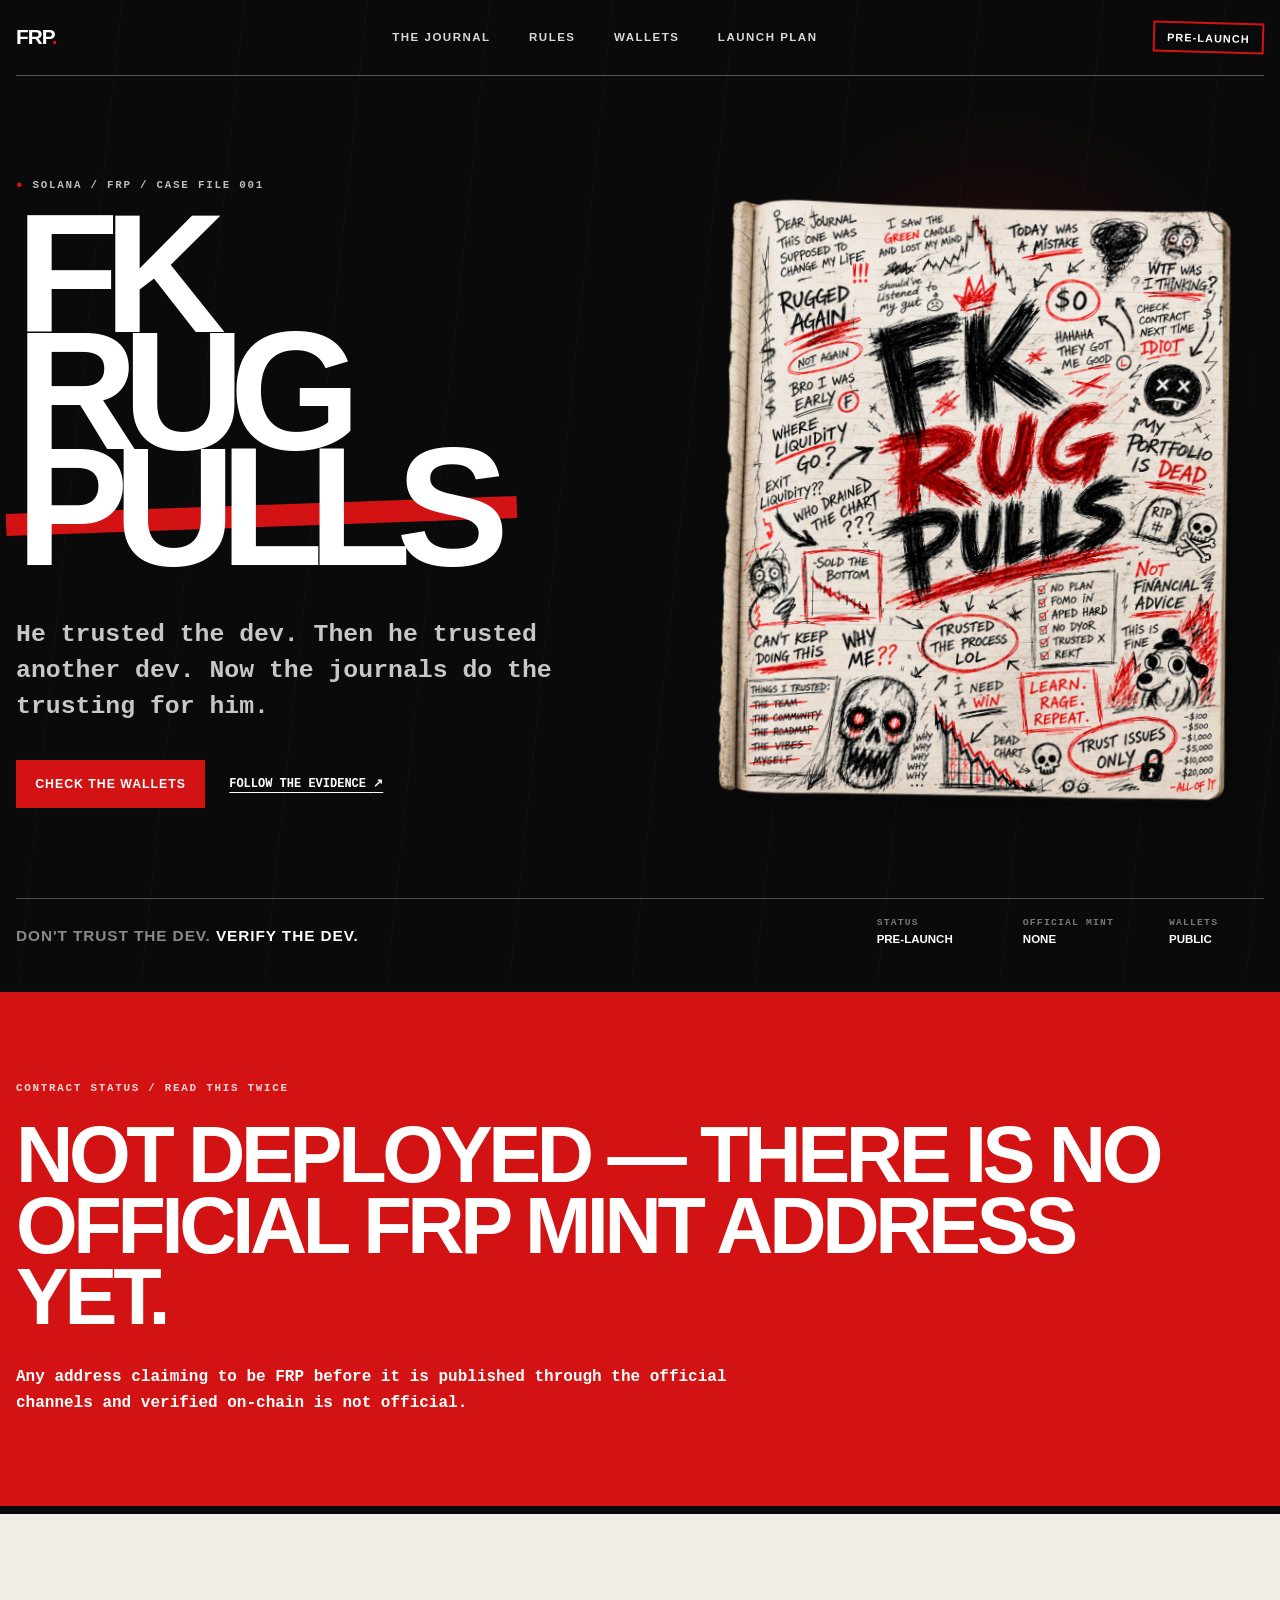
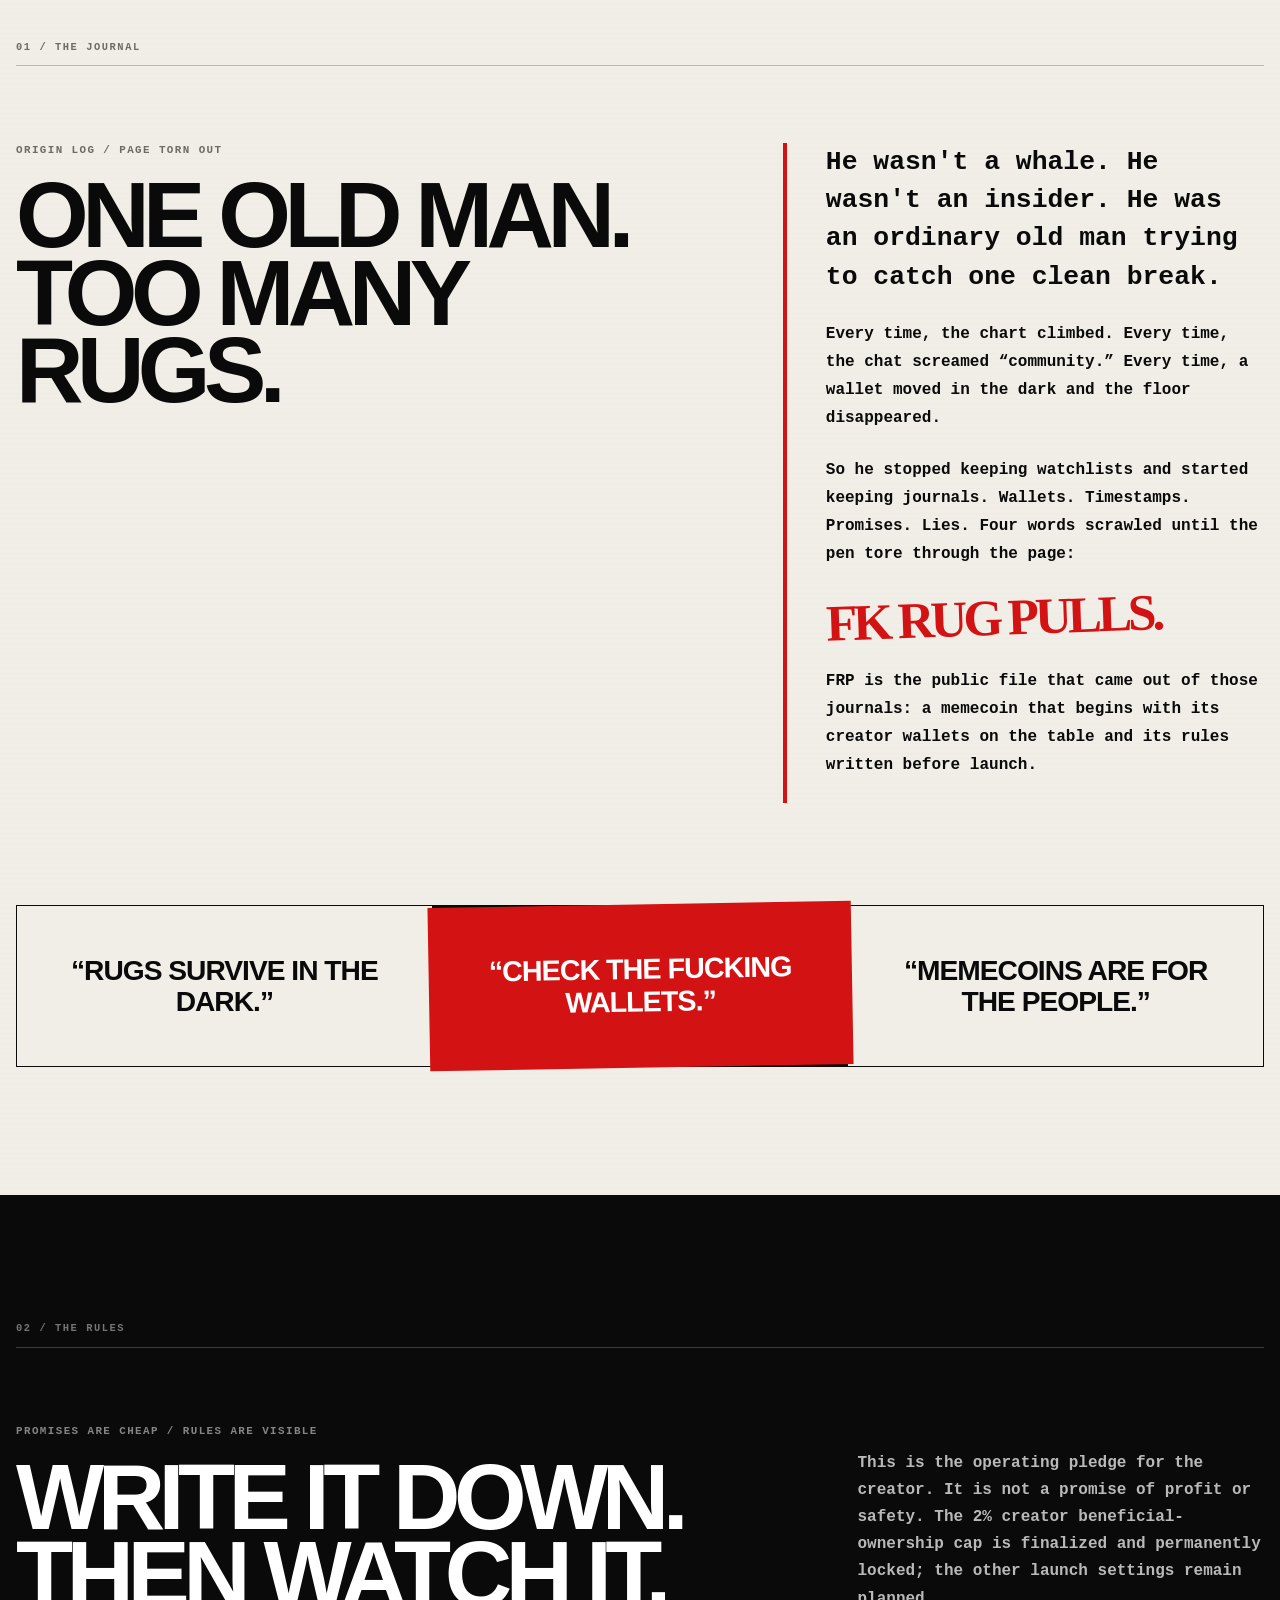
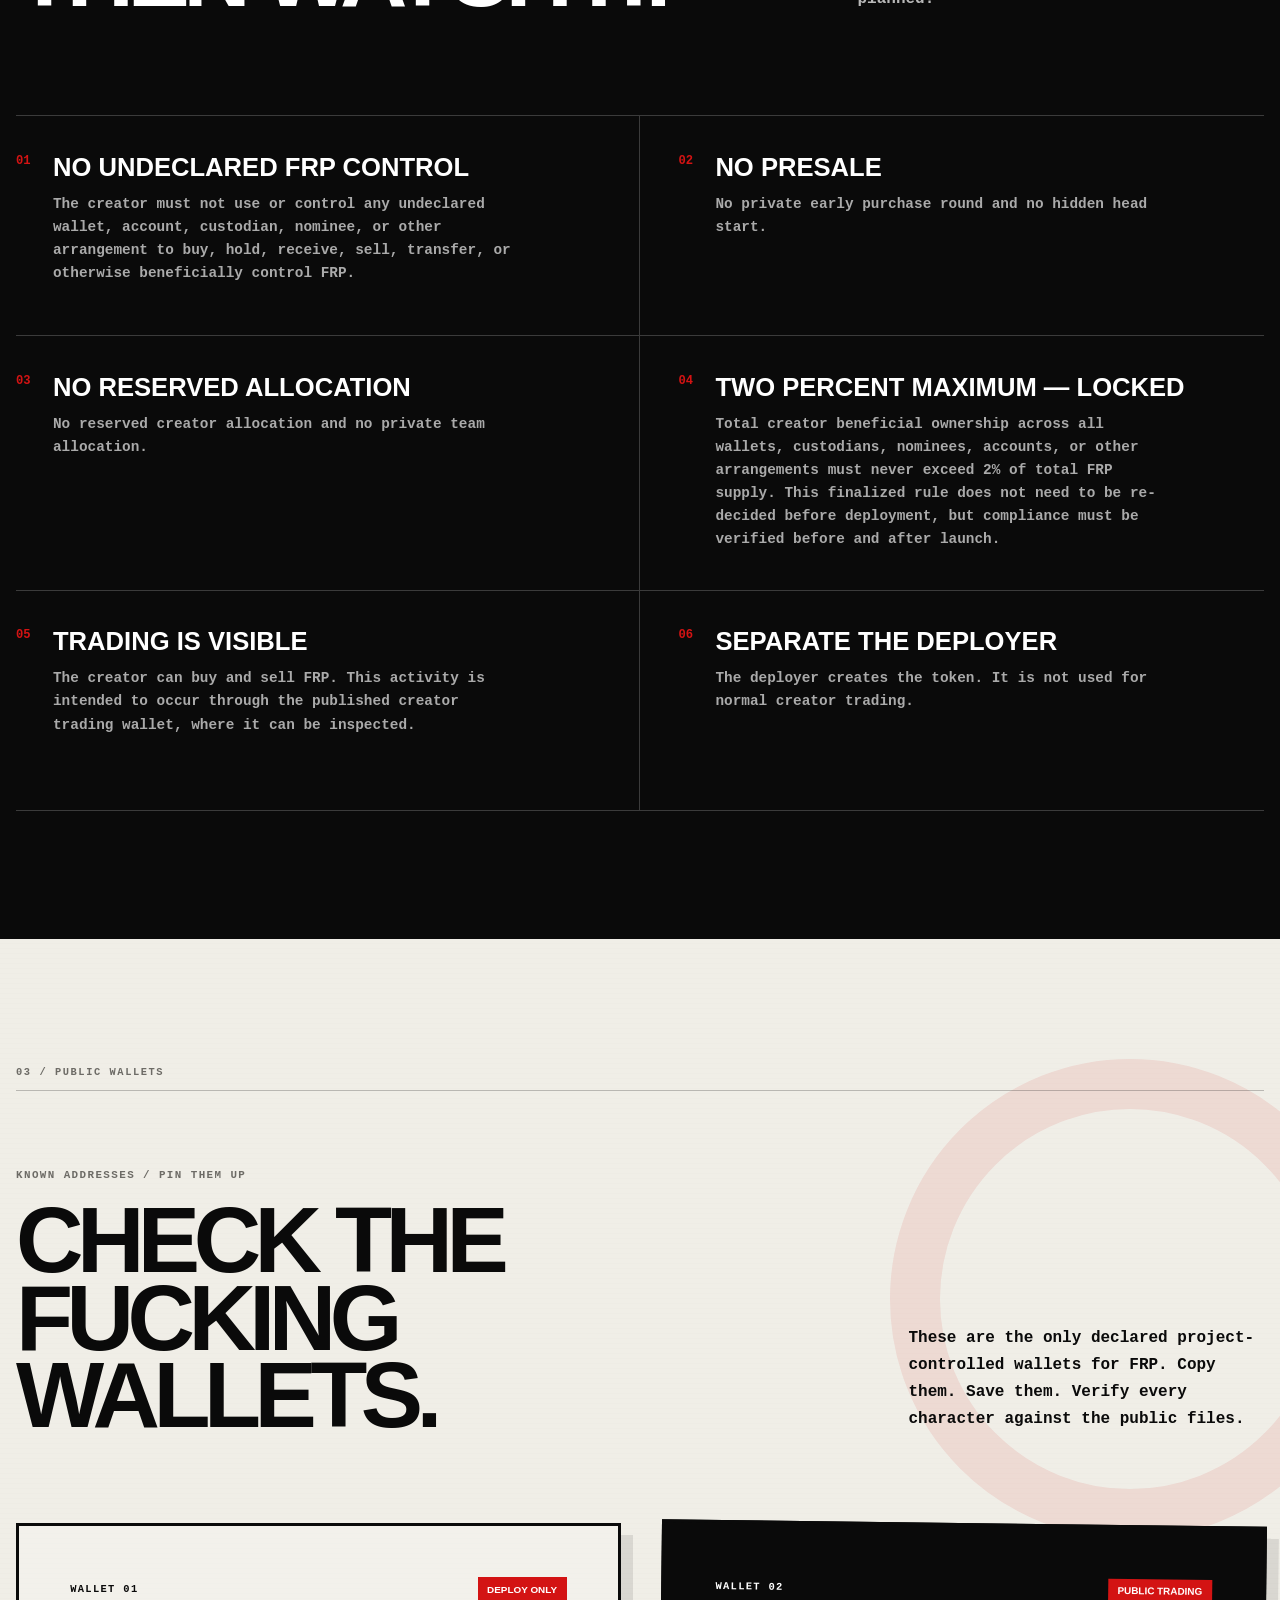
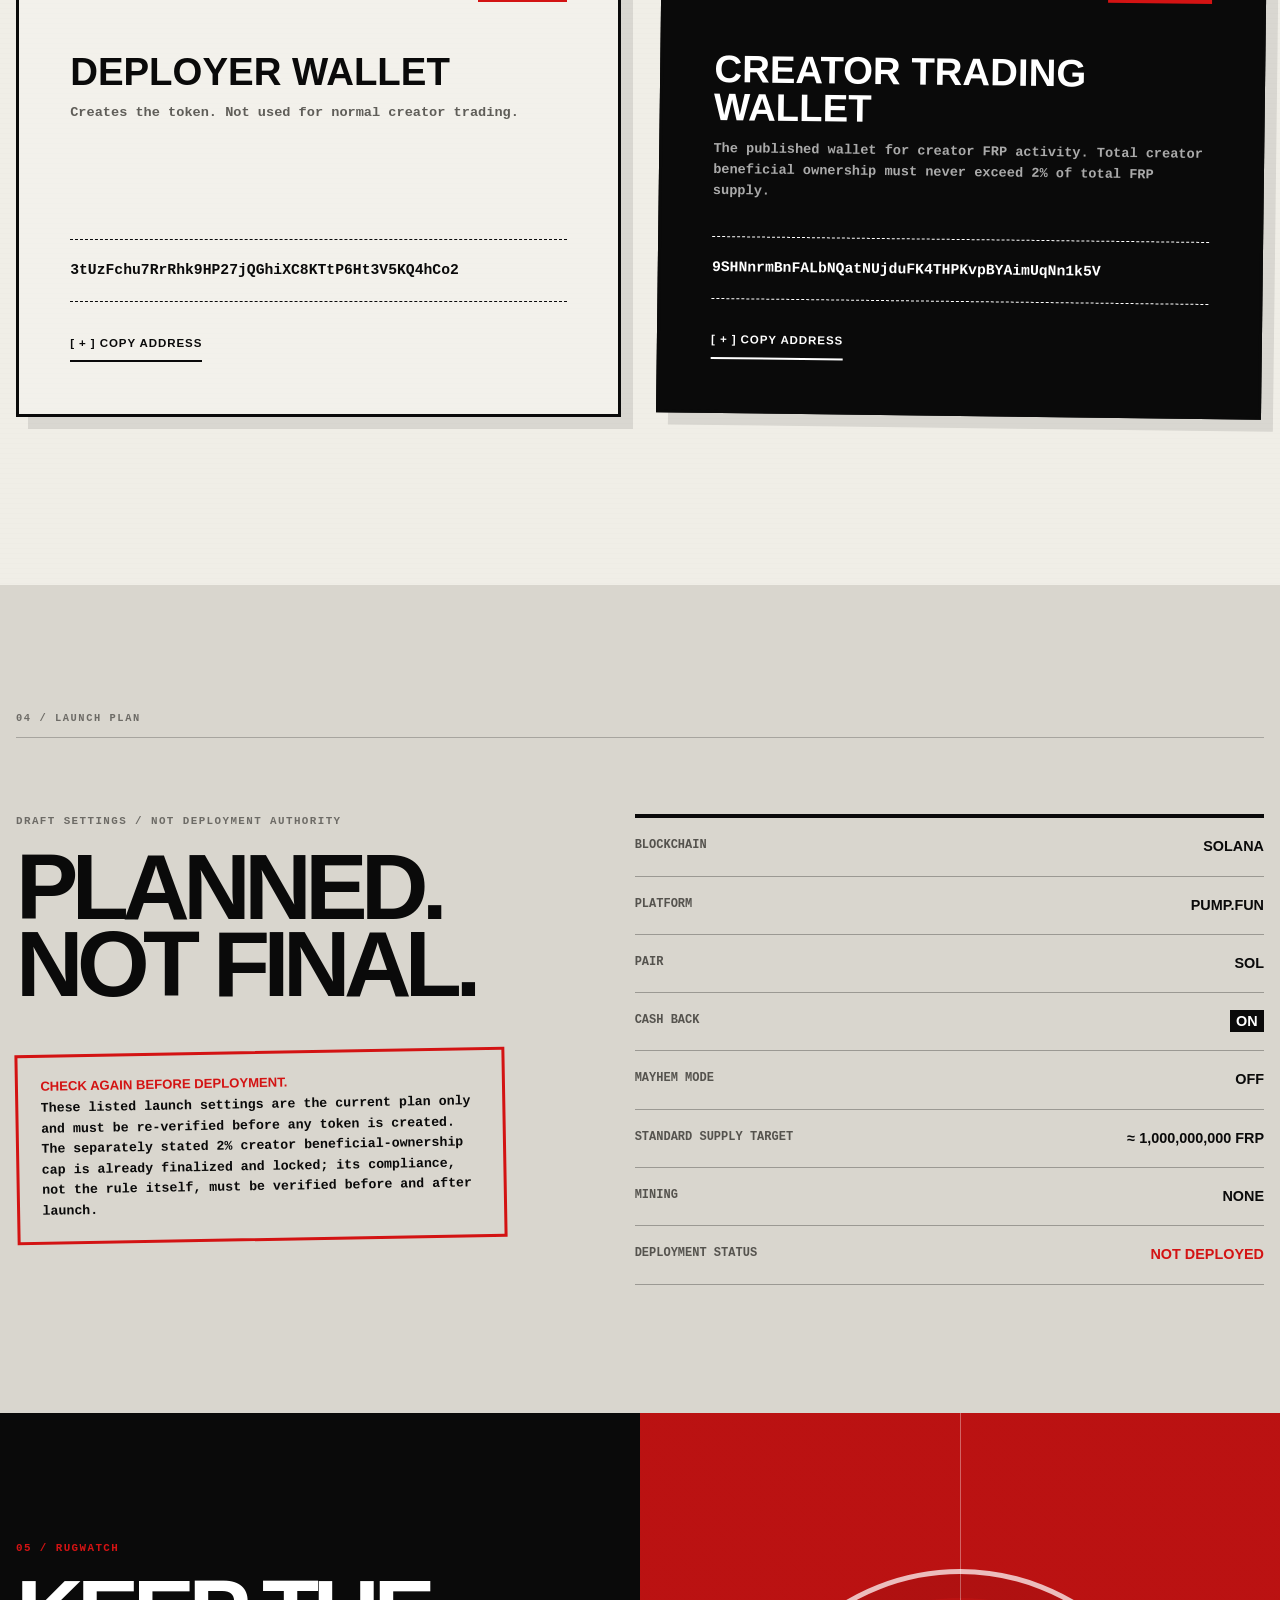
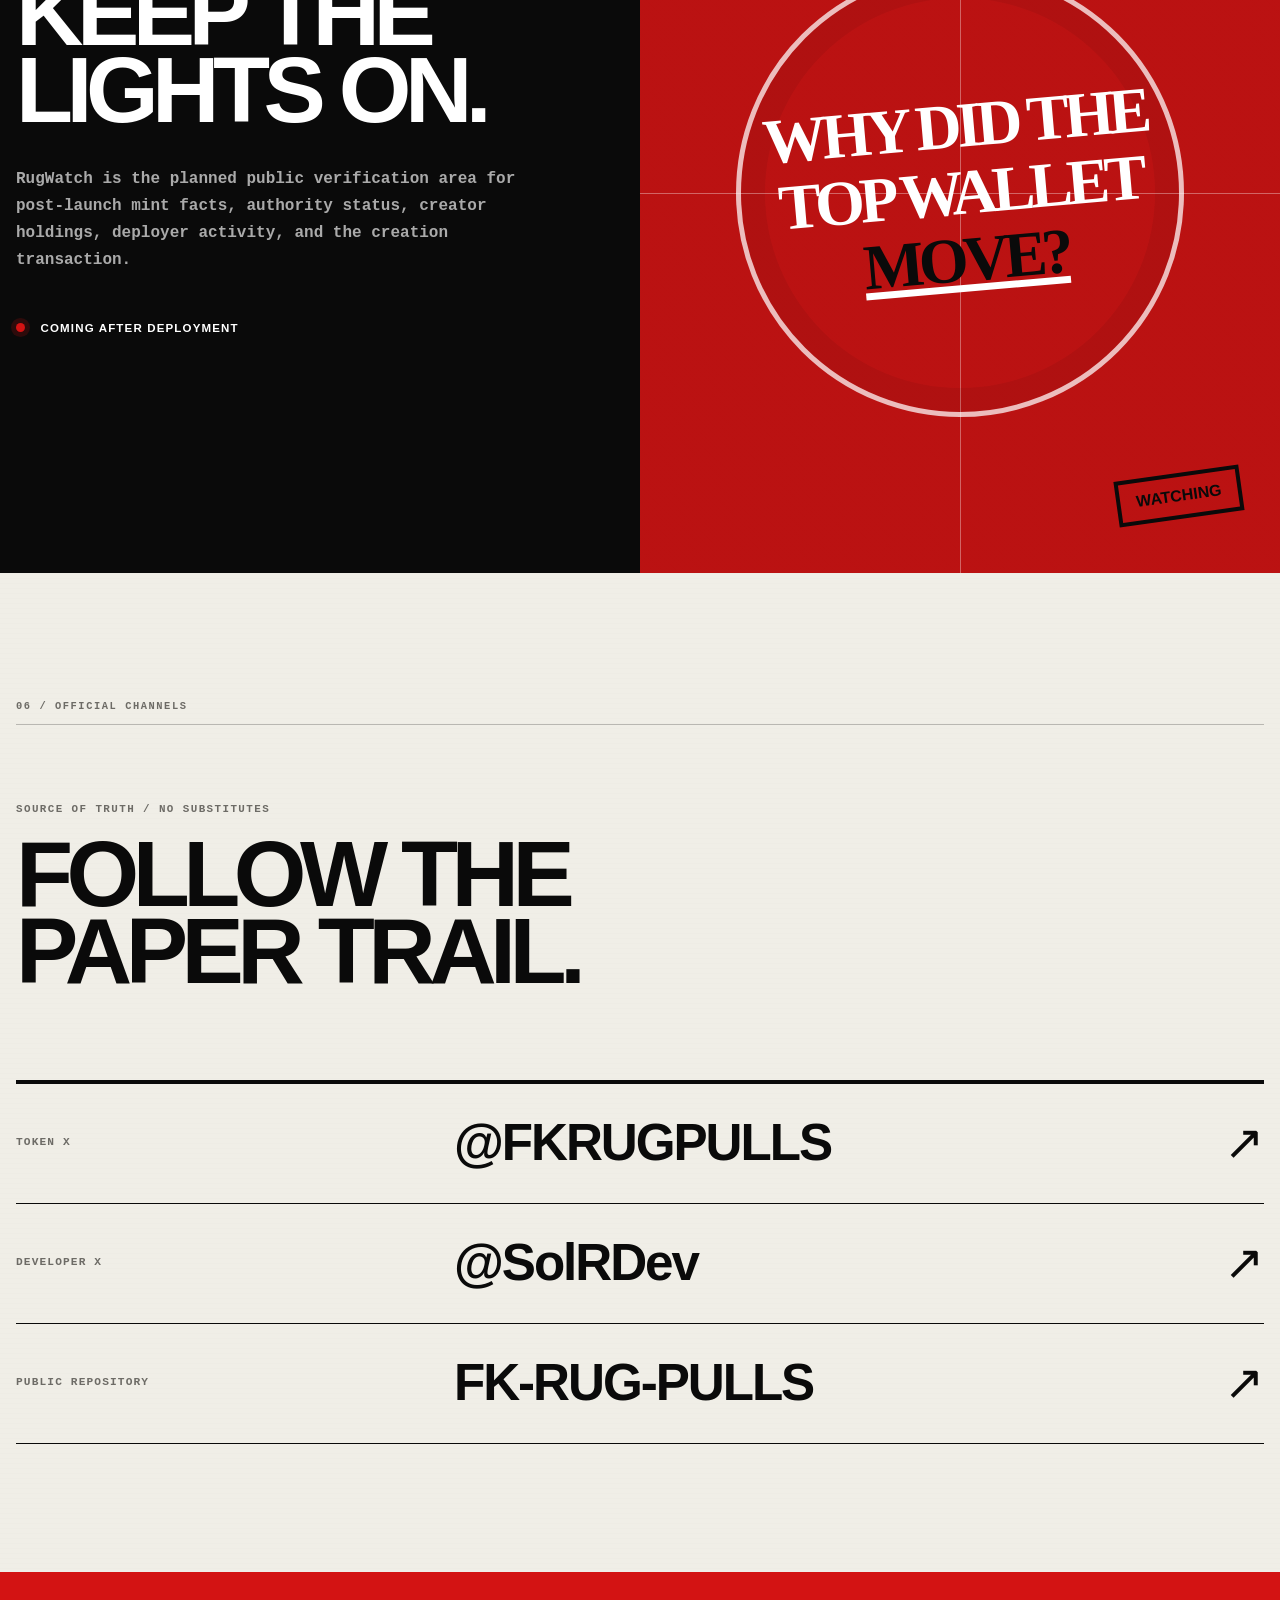
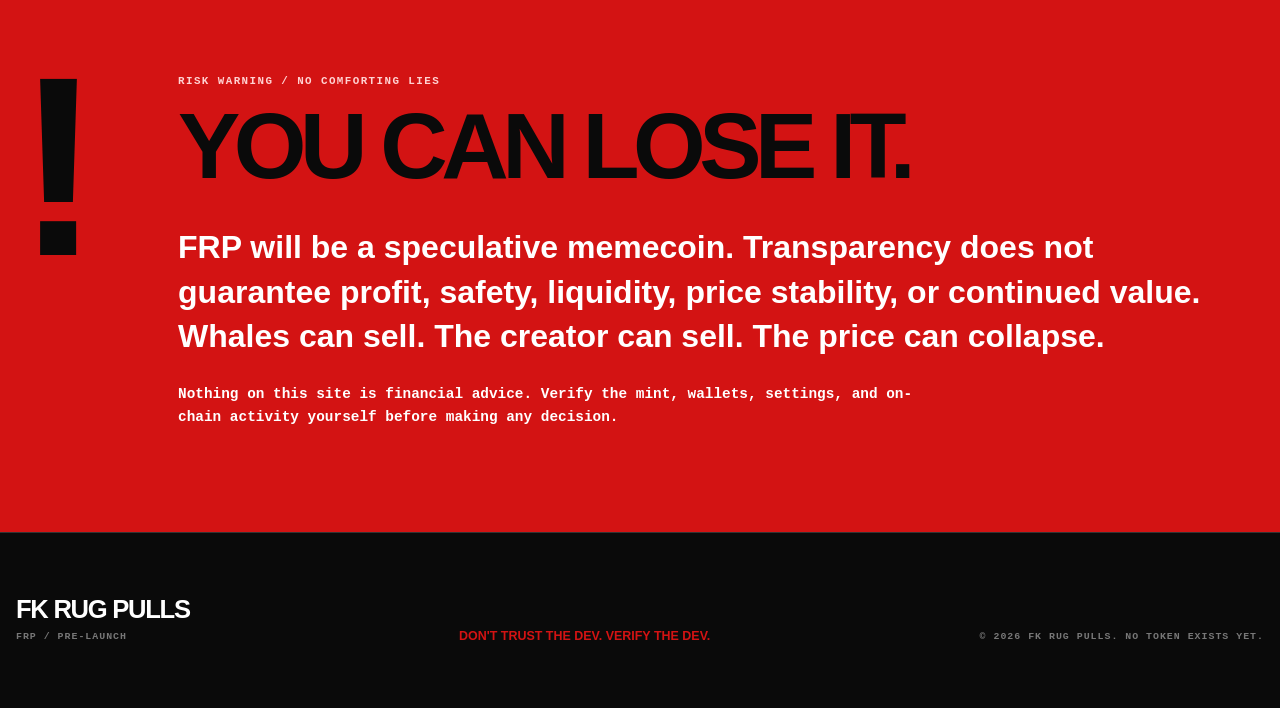
==== commit 74581849: "Lock creator beneficial ownership cap at 2%" ====
--- a/index.html
+++ b/index.html
@@ -97,14 +97,14 @@
           <p class="kicker">Promises are cheap / rules are visible</p>
           <h2 id="rules-title">WRITE IT DOWN.<br>THEN WATCH IT.</h2>
         </div>
-        <p class="rules-deck">This is the operating pledge for the creator. It is not a promise of profit or safety. It is a set of public actions the market can verify.</p>
+        <p class="rules-deck">This is the operating pledge for the creator. It is not a promise of profit or safety. The 2% creator beneficial-ownership cap is finalized and permanently locked; the other launch settings remain planned.</p>
       </div>
 
       <ol class="rule-list">
         <li><span class="rule-number">01</span><div><h3>No undeclared FRP control</h3><p>The creator must not use or control any undeclared wallet, account, custodian, nominee, or other arrangement to buy, hold, receive, sell, transfer, or otherwise beneficially control FRP.</p></div></li>
         <li><span class="rule-number">02</span><div><h3>No presale</h3><p>No private early purchase round and no hidden head start.</p></div></li>
         <li><span class="rule-number">03</span><div><h3>No reserved allocation</h3><p>No reserved creator allocation and no private team allocation.</p></div></li>
-        <li><span class="rule-number">04</span><div><h3>Two percent maximum</h3><p>Total creator beneficial ownership must never exceed 2% of total FRP supply.</p></div></li>
+        <li><span class="rule-number">04</span><div><h3>Two percent maximum — locked</h3><p>Total creator beneficial ownership across all wallets, custodians, nominees, accounts, or other arrangements must never exceed 2% of total FRP supply. This finalized rule does not need to be re-decided before deployment, but compliance must be verified before and after launch.</p></div></li>
         <li><span class="rule-number">05</span><div><h3>Trading is visible</h3><p>The creator can buy and sell FRP. This activity is intended to occur through the published creator trading wallet, where it can be inspected.</p></div></li>
         <li><span class="rule-number">06</span><div><h3>Separate the deployer</h3><p>The deployer creates the token. It is not used for normal creator trading.</p></div></li>
       </ol>
@@ -158,7 +158,7 @@
           <h2 id="launch-title">PLANNED.<br>NOT FINAL.</h2>
           <div class="warning-note">
             <strong>Check again before deployment.</strong>
-            These settings are the current plan only. Every item must be re-verified before any token is created.
+            These listed launch settings are the current plan only and must be re-verified before any token is created. The separately stated 2% creator beneficial-ownership cap is already finalized and locked; its compliance, not the rule itself, must be verified before and after launch.
           </div>
         </div>
         <dl class="settings-list">
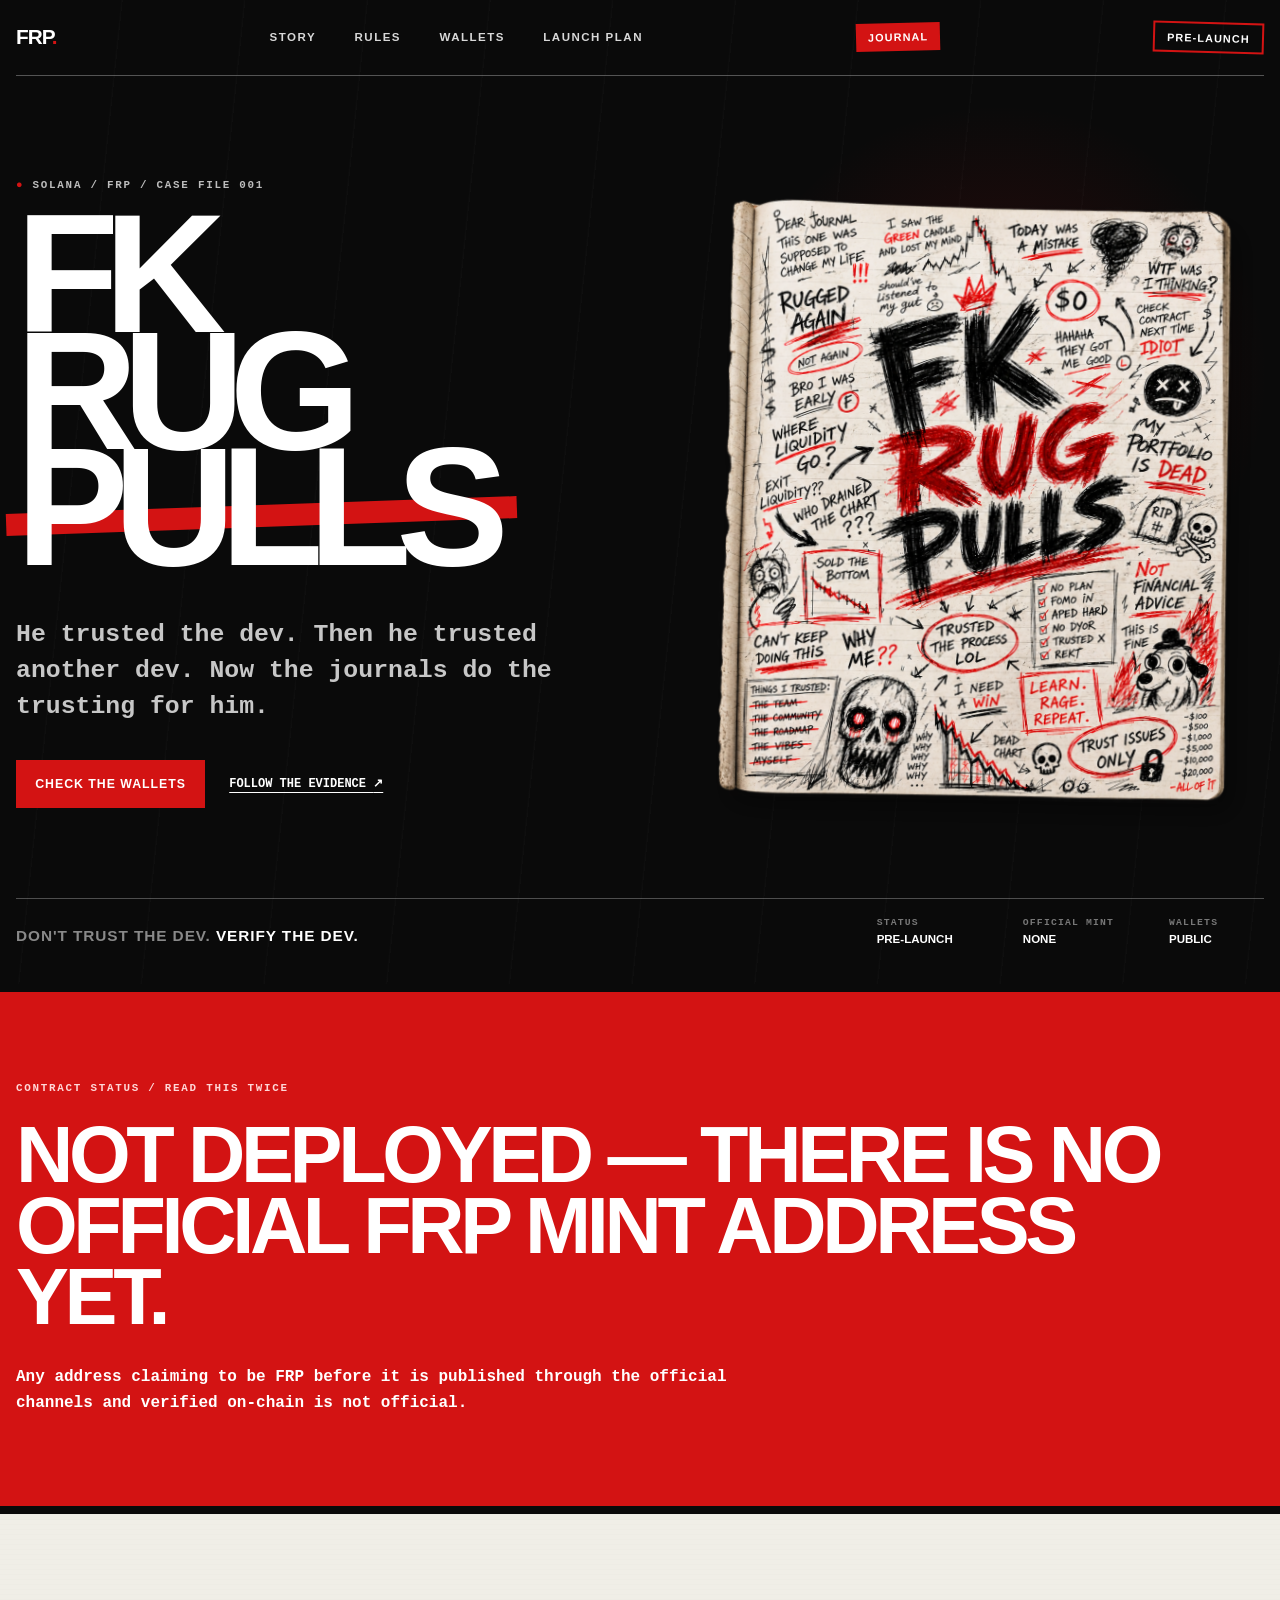
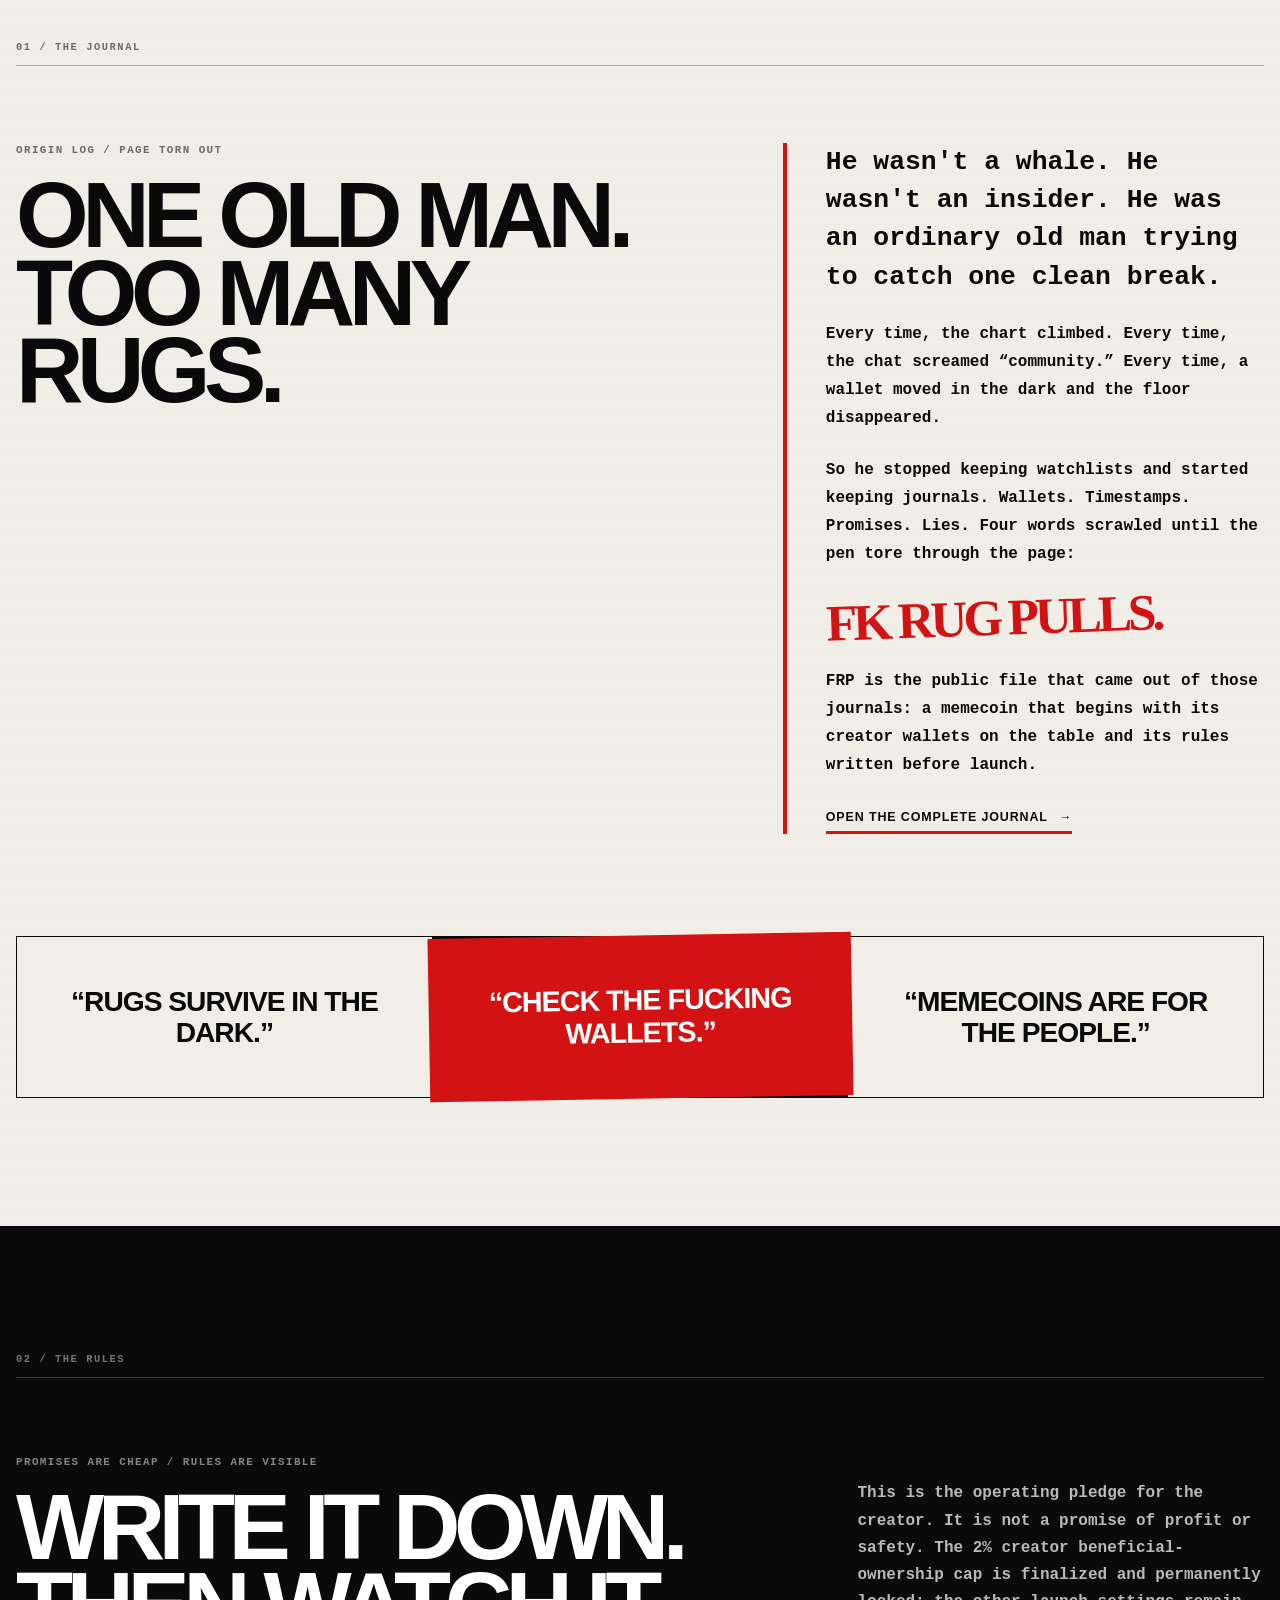
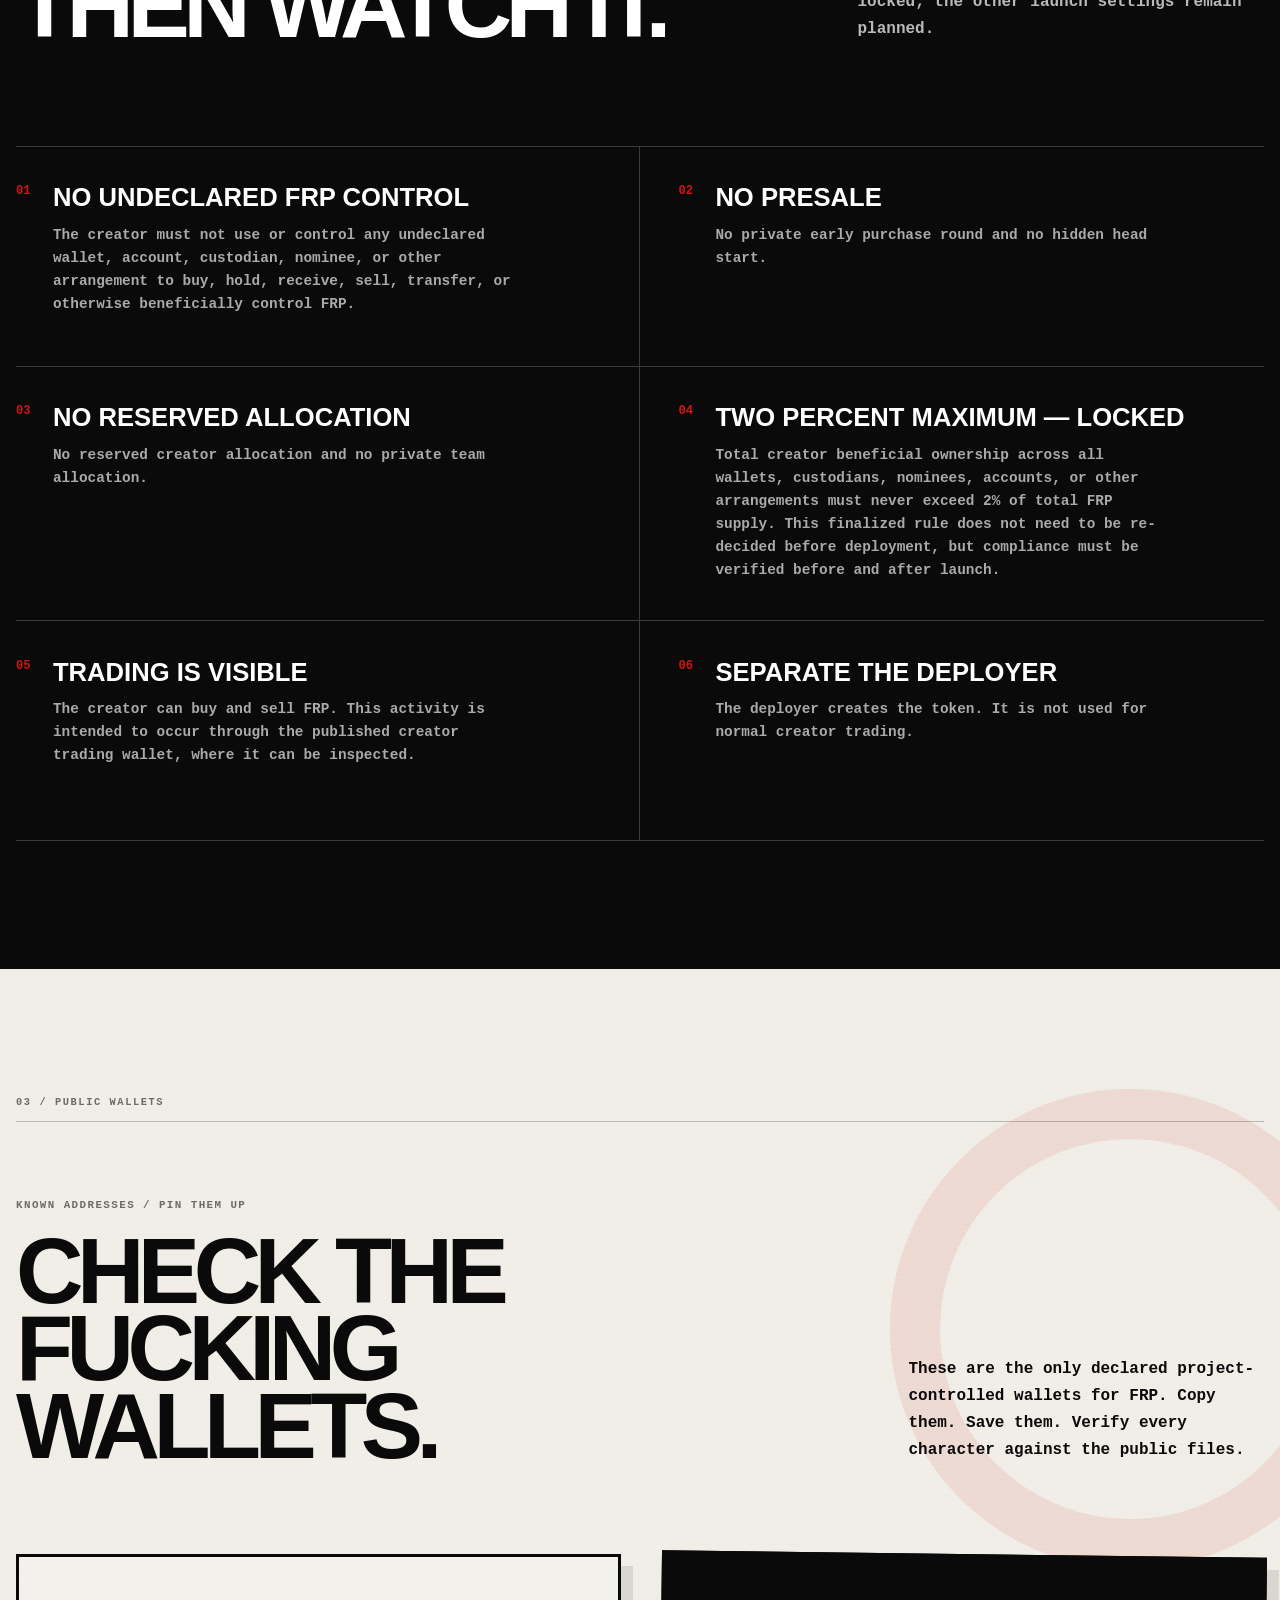
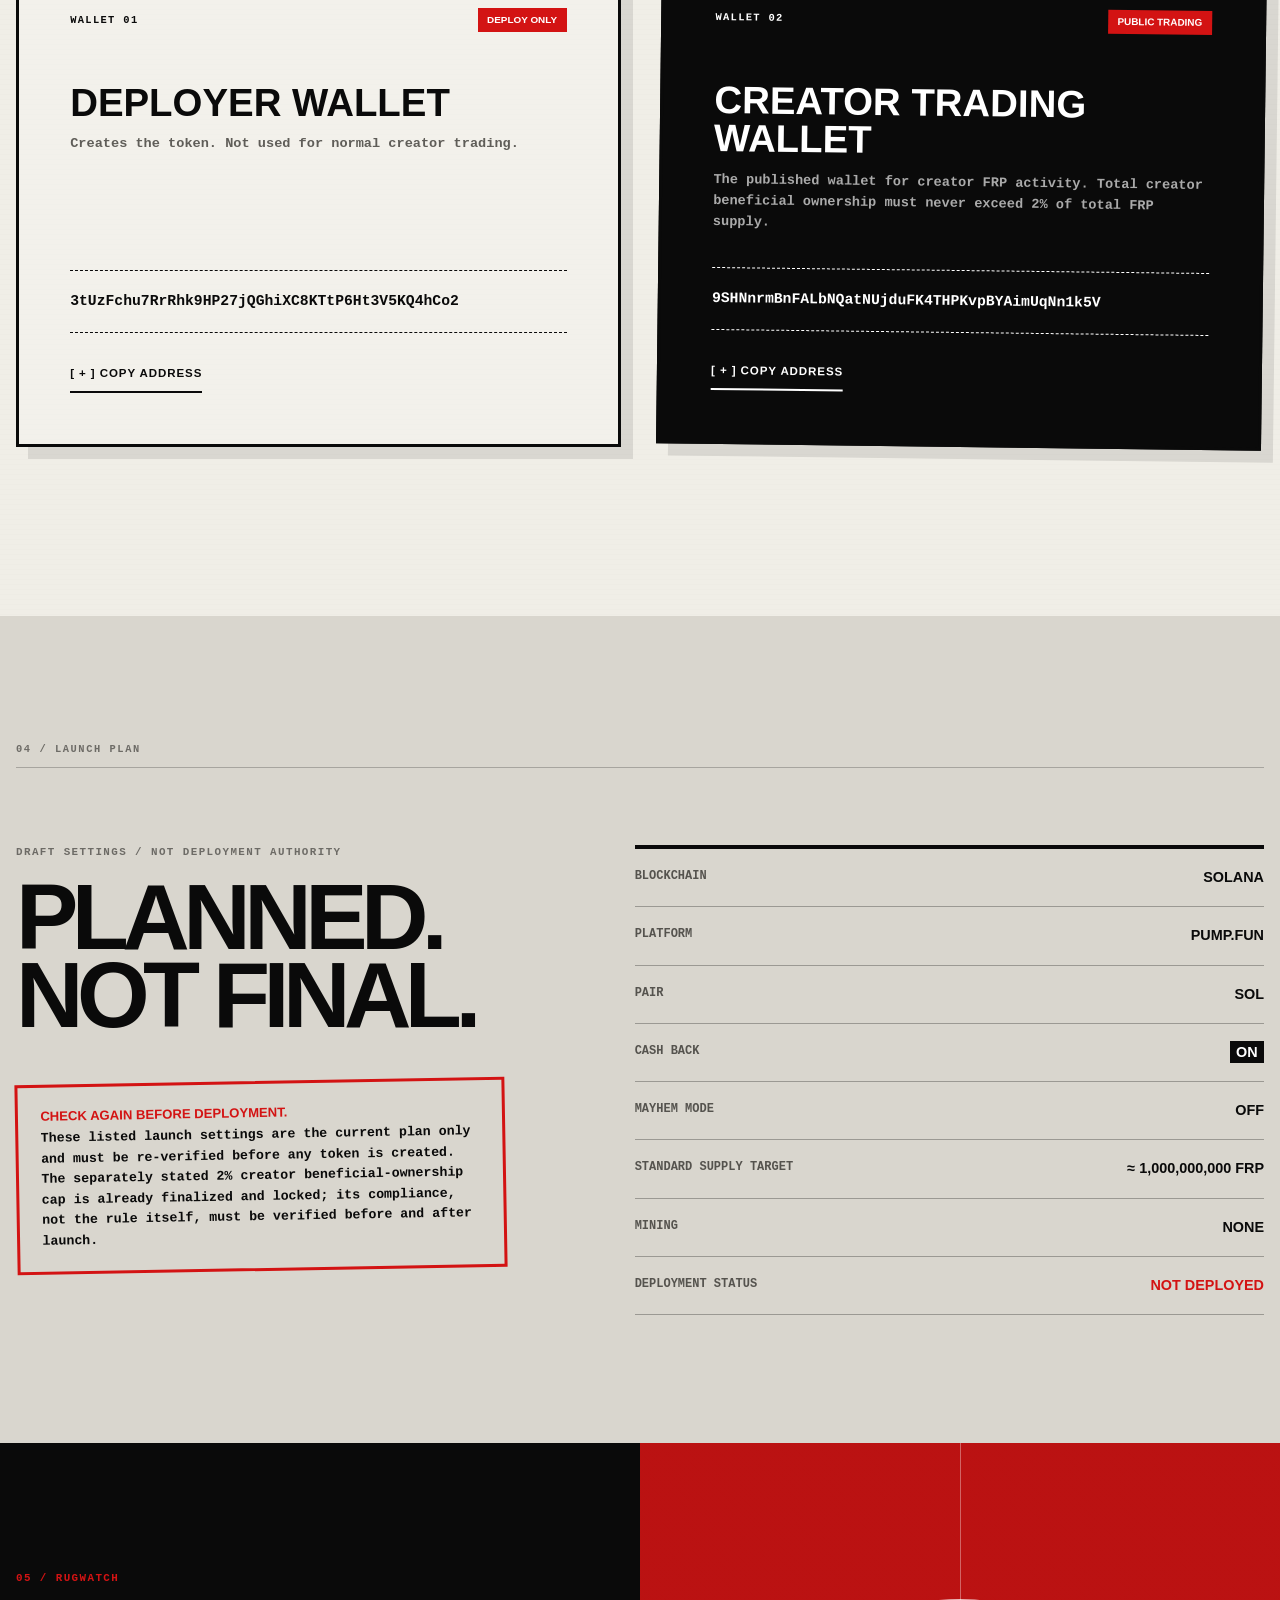
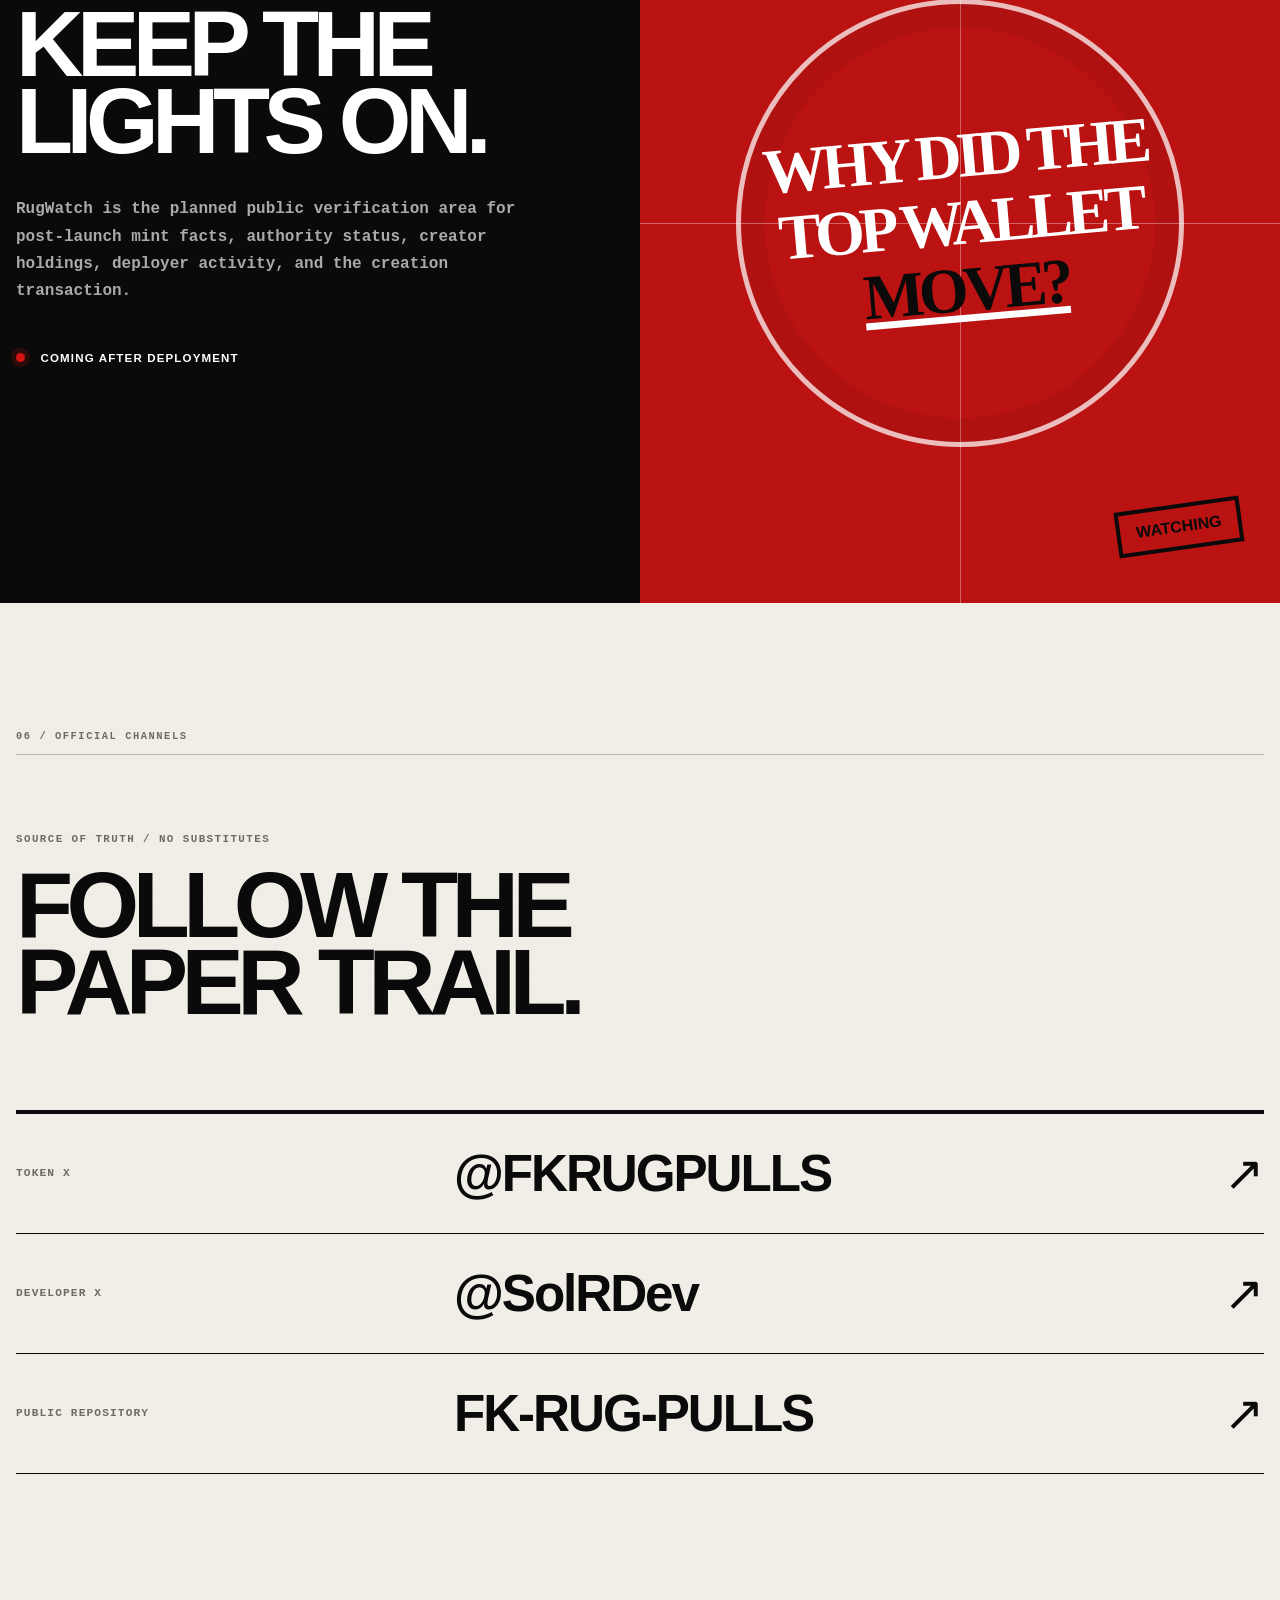
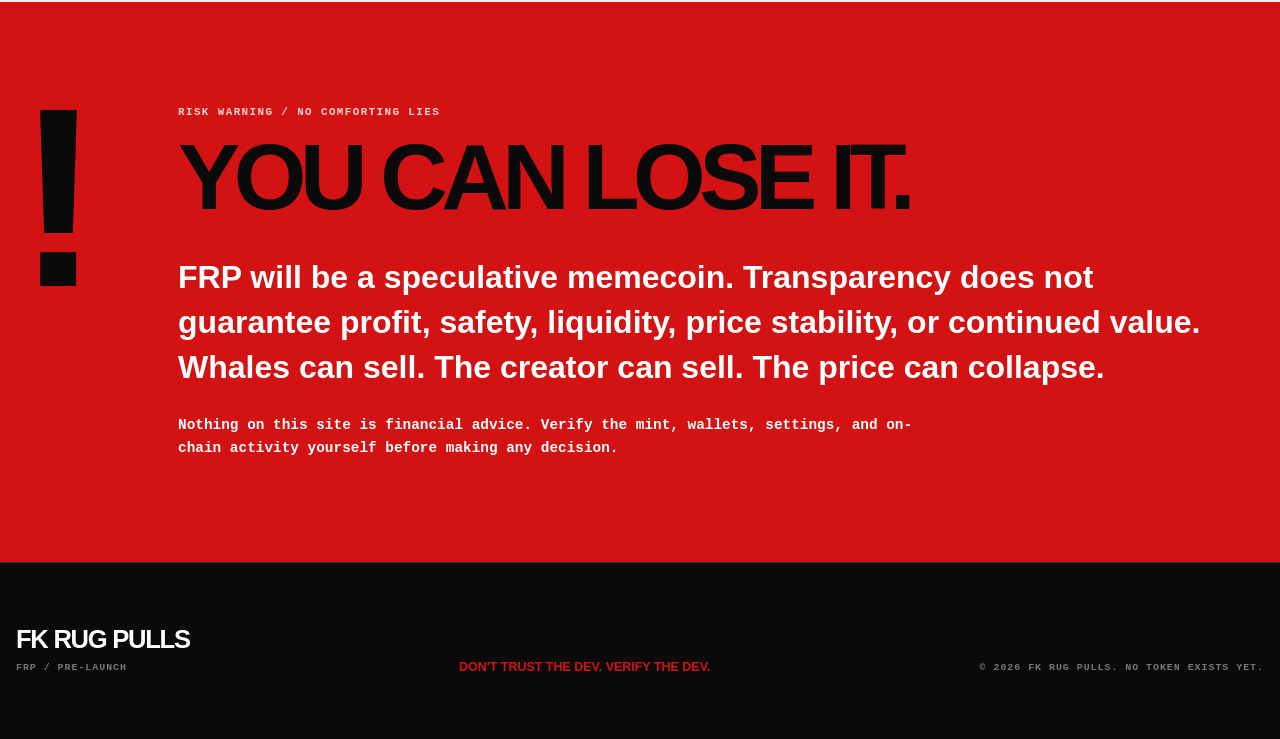
==== commit 35475b68: "Add complete journal experience" ====
--- a/index.html
+++ b/index.html
@@ -25,11 +25,12 @@
   <header class="site-header">
     <a class="wordmark" href="#top" aria-label="FK RUG PULLS home">FRP<span class="red-dot">.</span></a>
     <nav class="desktop-nav" aria-label="Primary navigation">
-      <a href="#story">The journal</a>
+      <a href="#story">Story</a>
       <a href="#rules">Rules</a>
       <a href="#wallets">Wallets</a>
       <a href="#launch">Launch plan</a>
     </nav>
+    <a class="journal-nav-cta" href="journal/">Journal</a>
     <a class="status-stamp" href="#contract">Pre-launch</a>
   </header>
 
@@ -80,6 +81,7 @@
           <p>So he stopped keeping watchlists and started keeping journals. Wallets. Timestamps. Promises. Lies. Four words scrawled until the pen tore through the page:</p>
           <p class="handwritten-callout">FK RUG PULLS.</p>
           <p>FRP is the public file that came out of those journals: a memecoin that begins with its creator wallets on the table and its rules written before launch.</p>
+          <a class="journal-inline-link" href="journal/">Open the complete journal <span aria-hidden="true">→</span></a>
         </div>
       </div>
 
--- a/styles.css
+++ b/styles.css
@@ -60,6 +60,17 @@
   letter-spacing: .13em;
 }
 .desktop-nav a:hover, .desktop-nav a:focus-visible { color: var(--white); }
+.journal-nav-cta {
+  padding: .58rem .75rem .5rem;
+  color: var(--white);
+  background: var(--red);
+  text-decoration: none;
+  text-transform: uppercase;
+  font: 900 .68rem/1 "Arial Black", sans-serif;
+  letter-spacing: .1em;
+  transform: rotate(-1.5deg);
+}
+.journal-nav-cta:hover, .journal-nav-cta:focus-visible { background: #f01b1b; }
 .status-stamp {
   padding: .55rem .75rem .48rem;
   color: var(--white);
@@ -229,6 +240,20 @@
 }
 .story-copy p { margin: 0 0 1.5rem; }
 .story-copy .lead { font-size: clamp(1.25rem, 2.2vw, 1.65rem); line-height: 1.45; }
+.journal-inline-link {
+  display: inline-flex;
+  gap: .7rem;
+  align-items: center;
+  margin-top: .5rem;
+  padding-bottom: .45rem;
+  border-bottom: 3px solid var(--red);
+  color: var(--ink);
+  font: 900 .78rem/1 "Arial Black", sans-serif;
+  letter-spacing: .07em;
+  text-decoration: none;
+  text-transform: uppercase;
+}
+.journal-inline-link:hover, .journal-inline-link:focus-visible { color: var(--red); }
 .handwritten-callout {
   width: max-content;
   max-width: 100%;
@@ -465,7 +490,8 @@
 }
 
 @media (max-width: 560px) {
-  .site-header { min-height: 62px; }
+  .site-header { min-height: 62px; gap: .65rem; }
+  .journal-nav-cta, .status-stamp { padding: .5rem .55rem .45rem; font-size: .58rem; }
   .hero { padding-top: 7.2rem; }
   h1 { font-size: clamp(4.2rem, 24vw, 7rem); }
   .hero-actions { align-items: flex-start; flex-direction: column; }
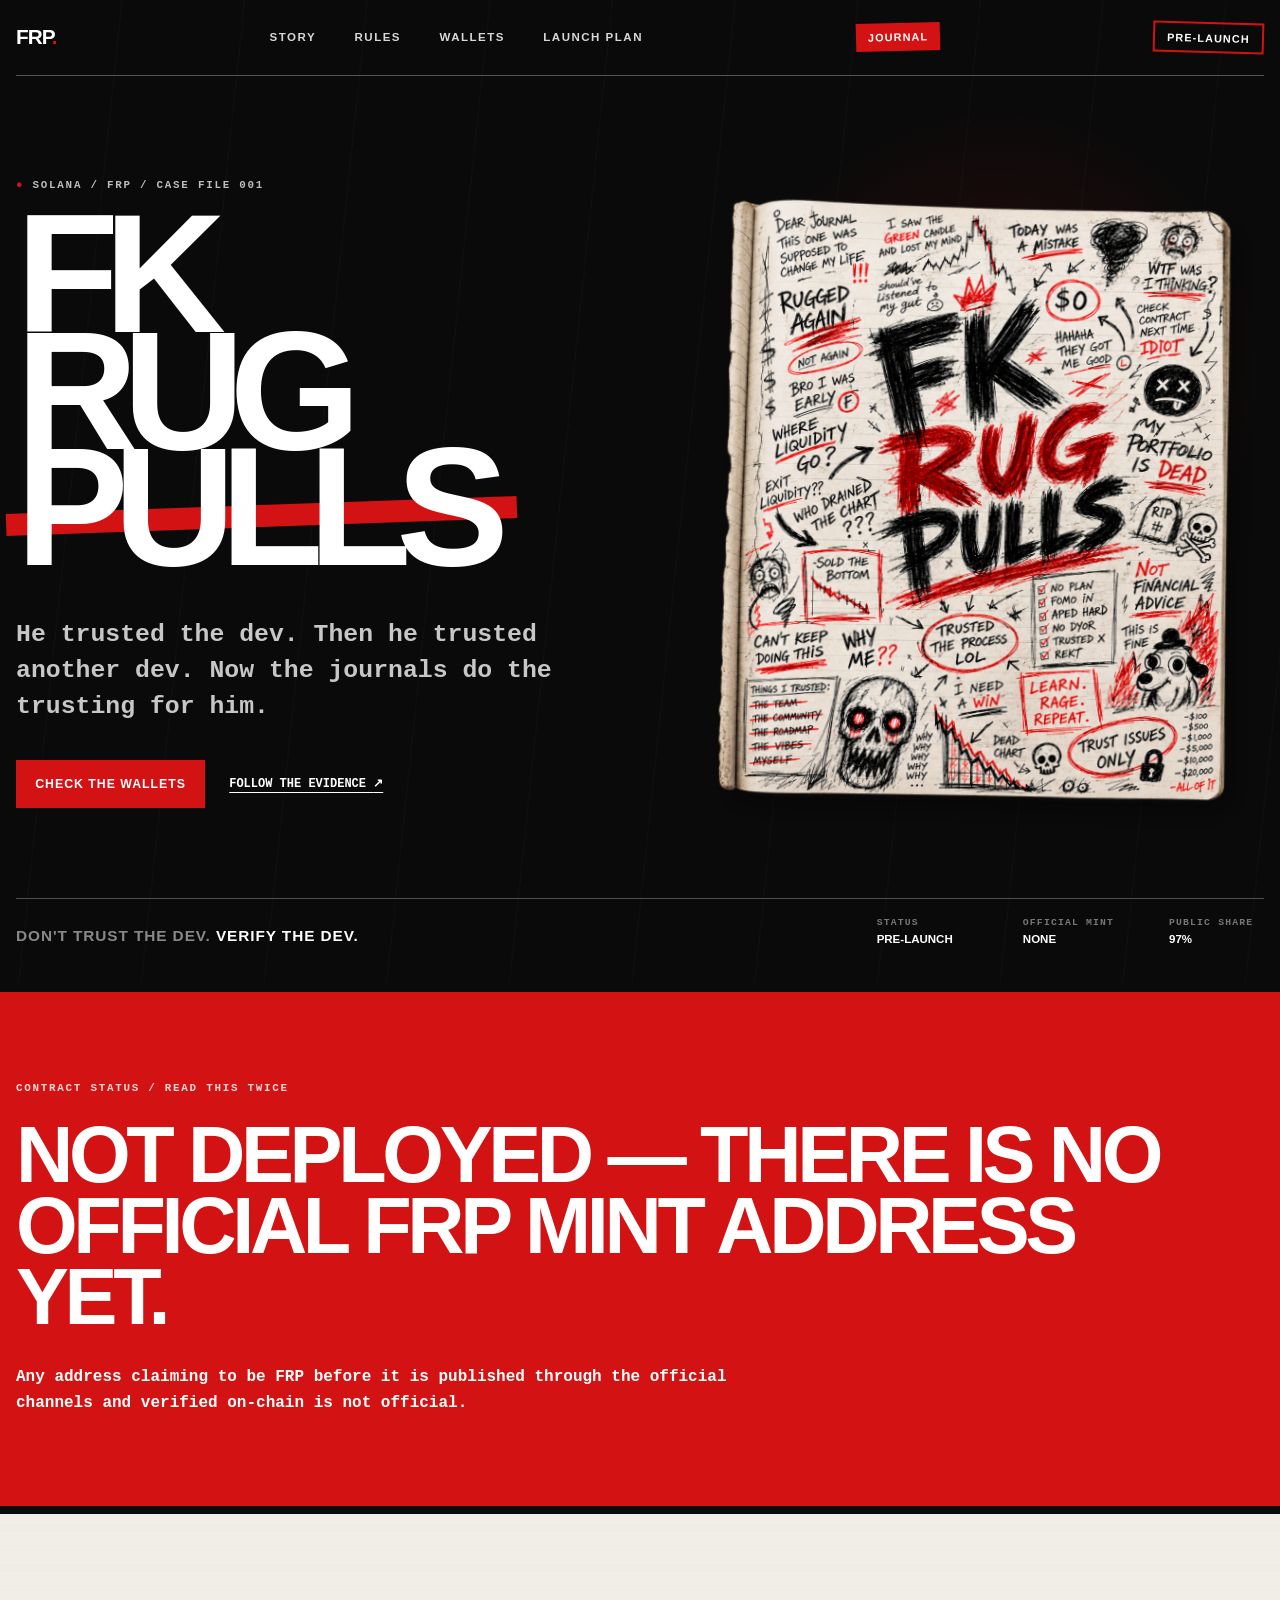
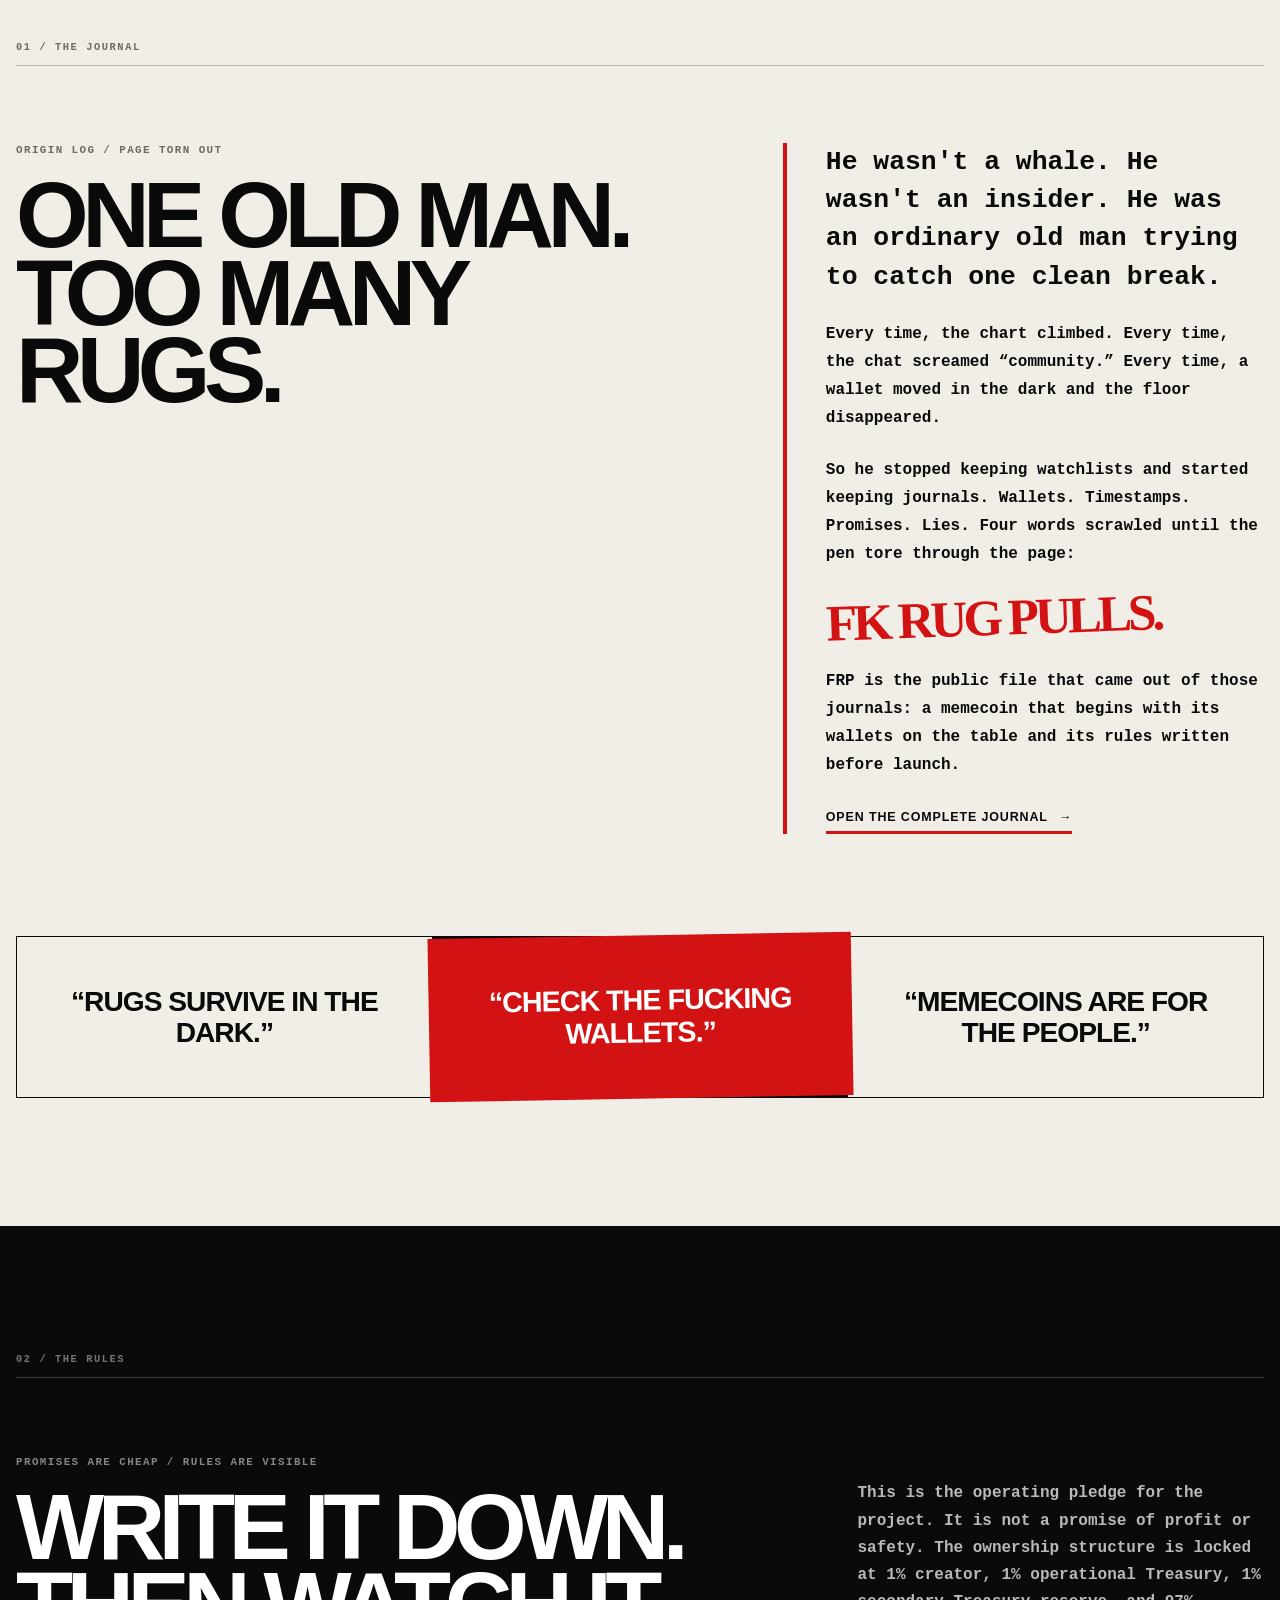
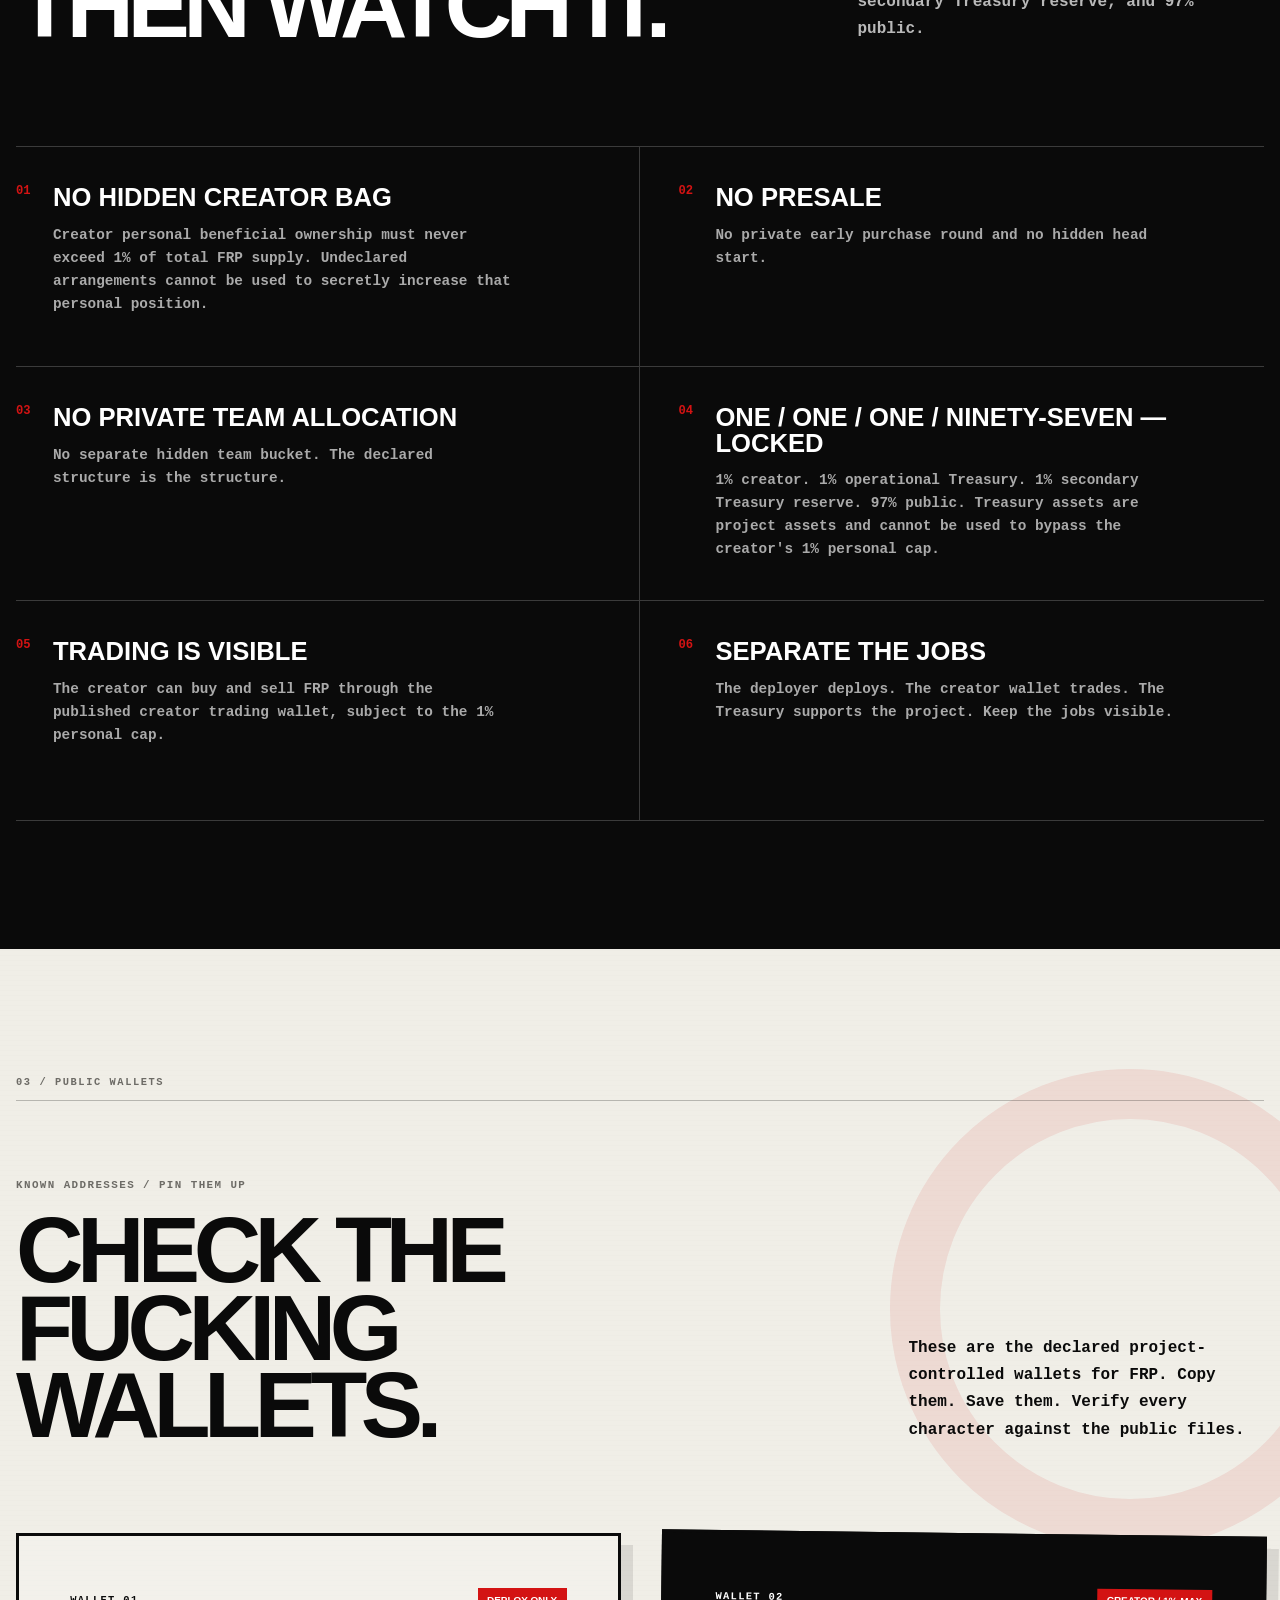
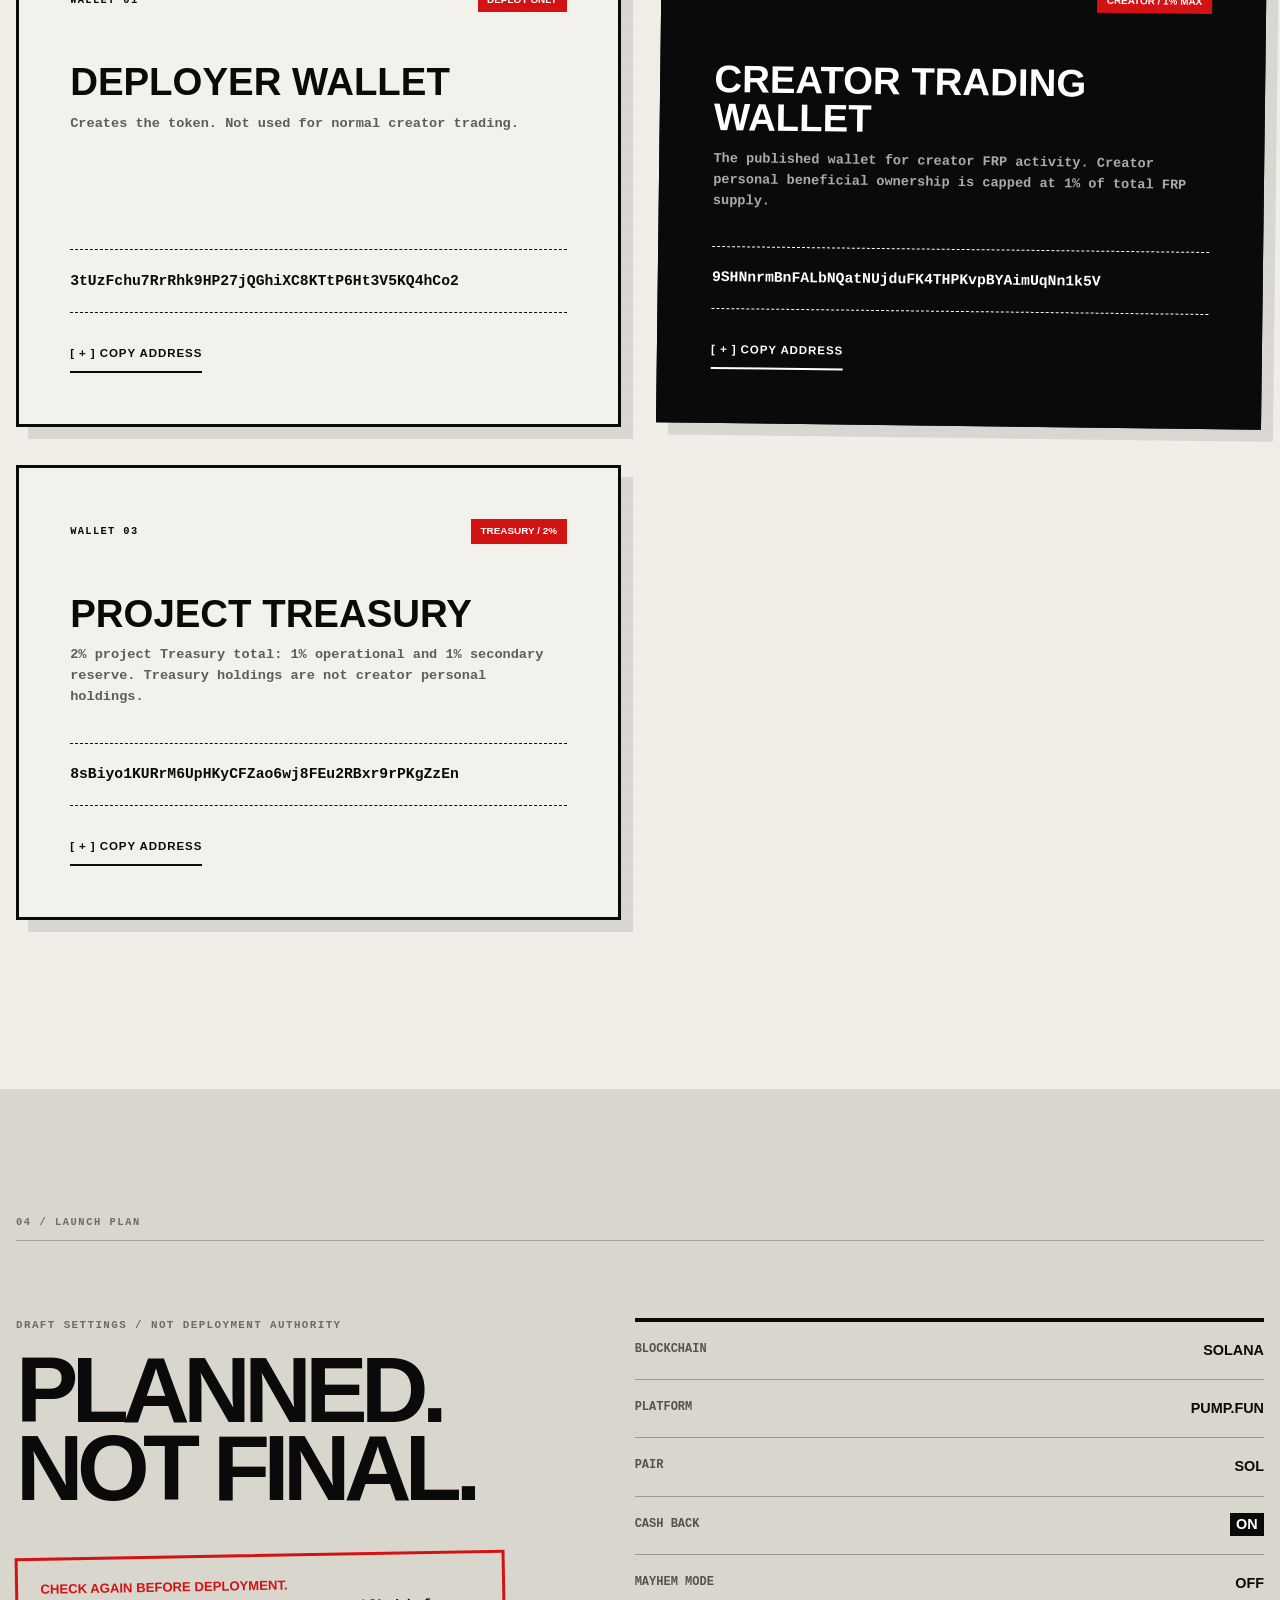
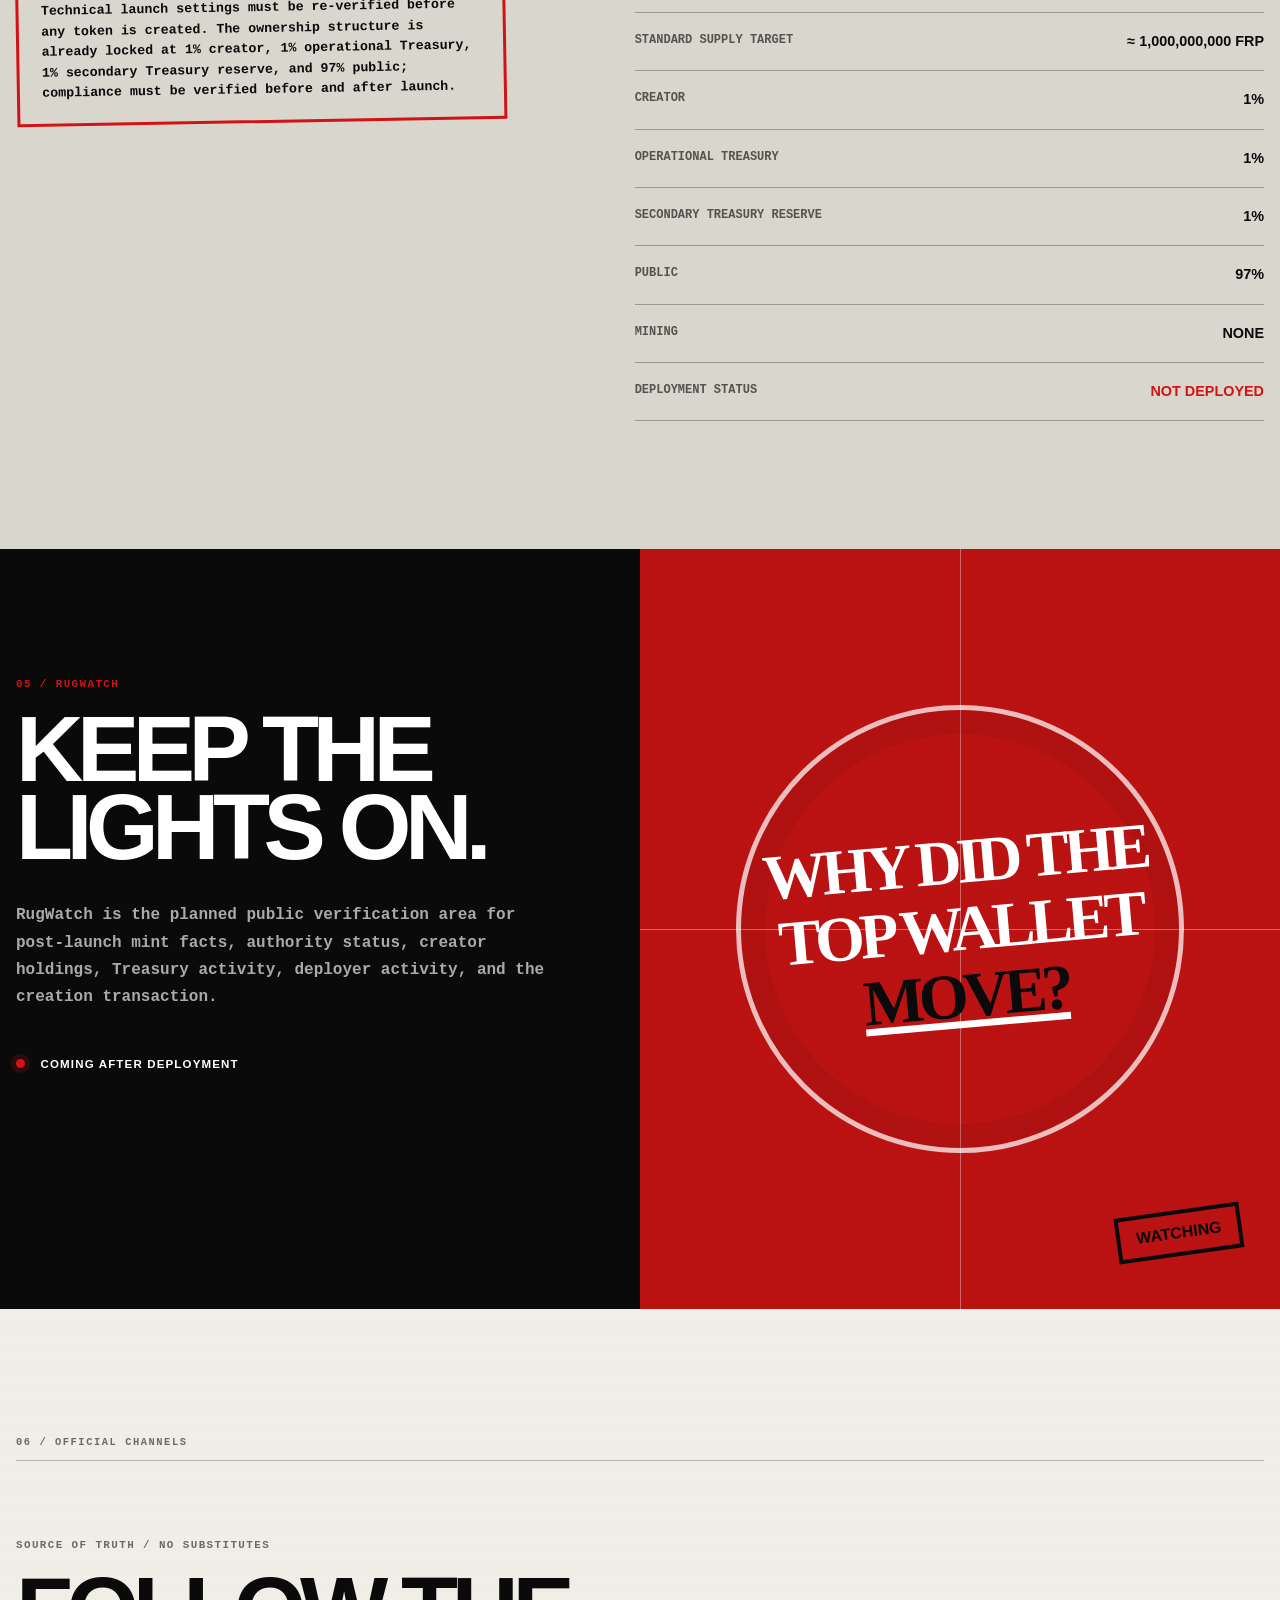
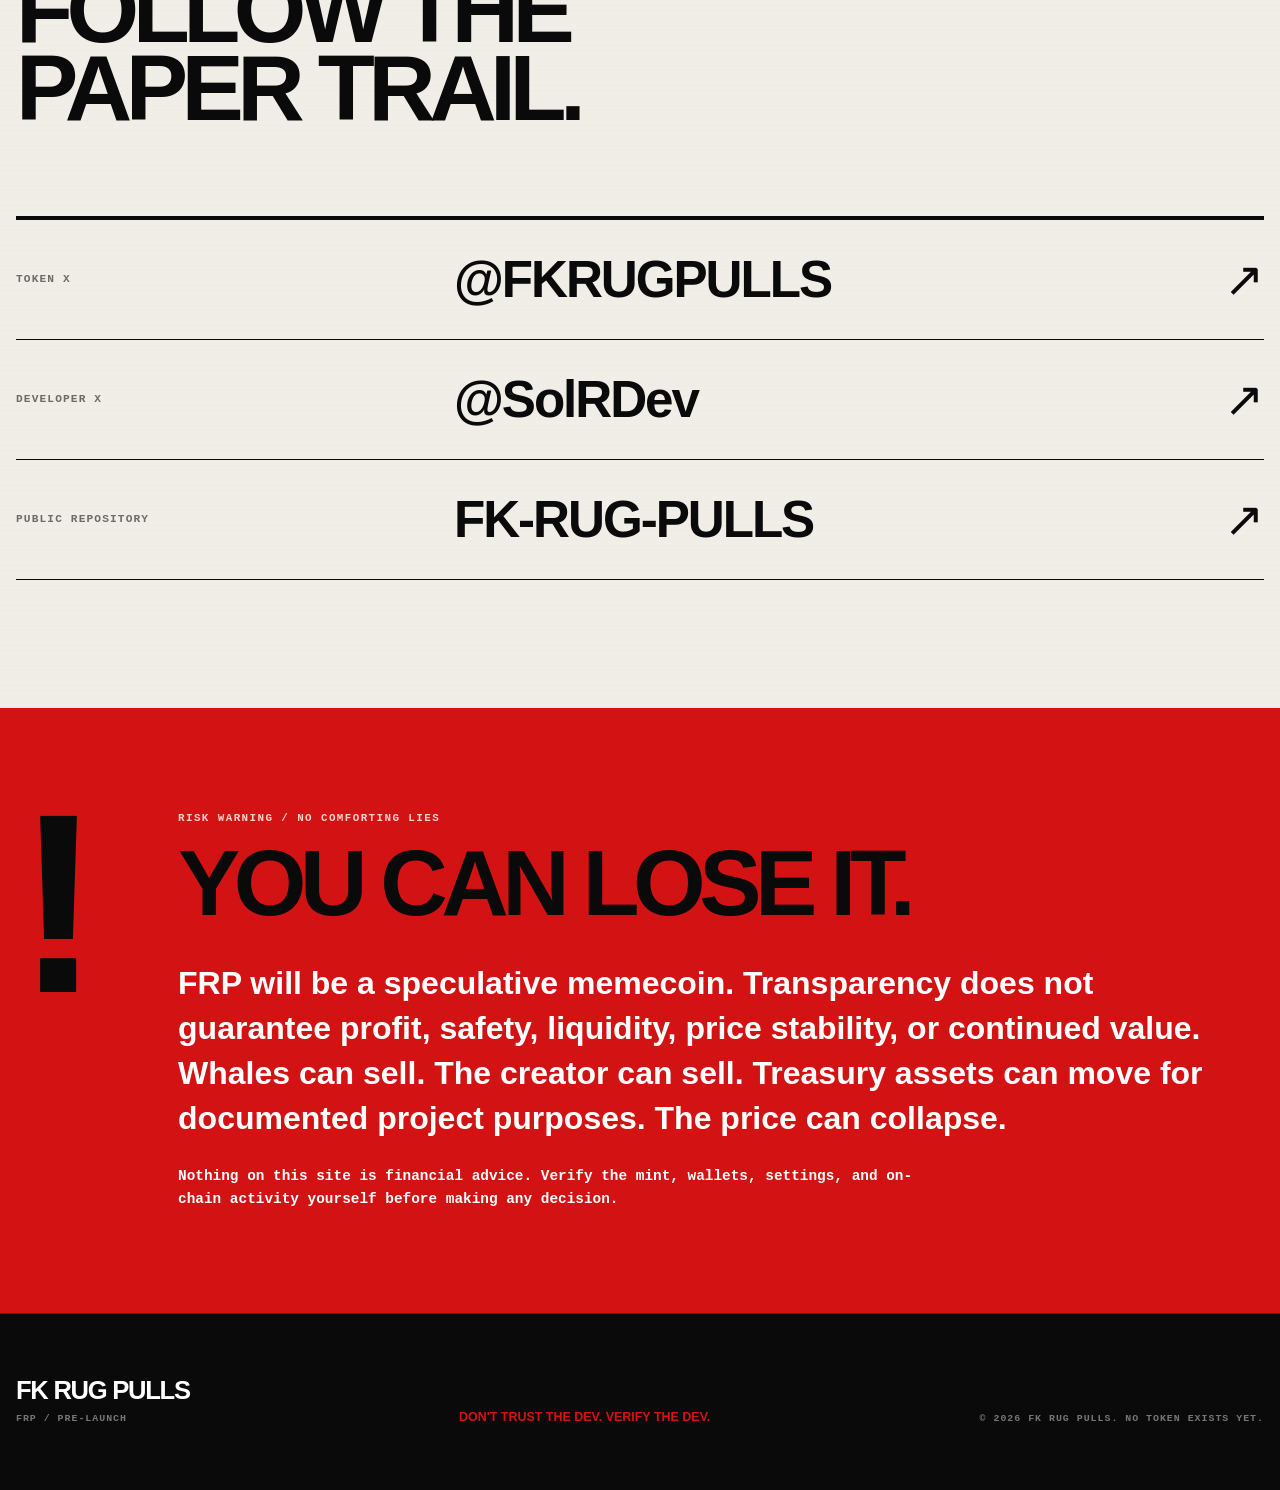
==== commit 3fc1f3c7: "Update website ownership structure and Treasury wallet" ====
--- a/index.html
+++ b/index.html
@@ -30,7 +30,7 @@
       <a href="#wallets">Wallets</a>
       <a href="#launch">Launch plan</a>
     </nav>
-    <a class="journal-nav-cta" href="journal/">Journal</a>
+    <a class="journal-nav-cta" href="journal/index.html">Journal</a>
     <a class="status-stamp" href="#contract">Pre-launch</a>
   </header>
 
@@ -48,7 +48,7 @@
         </div>
 
         <aside class="evidence-board" aria-label="FRP journal evidence">
-          <img src="assets/frp-journal-transparent.png" alt="Open journal filled with frantic black and red anti-rug notes surrounding the words FK RUG PULLS" width="1214" height="1295" fetchpriority="high">
+          <img src="assets/FKRUGPULLS-WEB-IMAGE.png" alt="Open journal filled with frantic black and red anti-rug notes surrounding the words FK RUG PULLS" width="1214" height="1295" fetchpriority="high">
         </aside>
       </div>
 
@@ -57,7 +57,7 @@
         <dl class="quick-facts">
           <div><dt>Status</dt><dd>Pre-launch</dd></div>
           <div><dt>Official mint</dt><dd>None</dd></div>
-          <div><dt>Wallets</dt><dd>Public</dd></div>
+          <div><dt>Public share</dt><dd>97%</dd></div>
         </dl>
       </div>
     </section>
@@ -80,8 +80,8 @@
           <p>Every time, the chart climbed. Every time, the chat screamed “community.” Every time, a wallet moved in the dark and the floor disappeared.</p>
           <p>So he stopped keeping watchlists and started keeping journals. Wallets. Timestamps. Promises. Lies. Four words scrawled until the pen tore through the page:</p>
           <p class="handwritten-callout">FK RUG PULLS.</p>
-          <p>FRP is the public file that came out of those journals: a memecoin that begins with its creator wallets on the table and its rules written before launch.</p>
-          <a class="journal-inline-link" href="journal/">Open the complete journal <span aria-hidden="true">→</span></a>
+          <p>FRP is the public file that came out of those journals: a memecoin that begins with its wallets on the table and its rules written before launch.</p>
+          <a class="journal-inline-link" href="journal/index.html">Open the complete journal <span aria-hidden="true">→</span></a>
         </div>
       </div>
 
@@ -99,16 +99,16 @@
           <p class="kicker">Promises are cheap / rules are visible</p>
           <h2 id="rules-title">WRITE IT DOWN.<br>THEN WATCH IT.</h2>
         </div>
-        <p class="rules-deck">This is the operating pledge for the creator. It is not a promise of profit or safety. The 2% creator beneficial-ownership cap is finalized and permanently locked; the other launch settings remain planned.</p>
+        <p class="rules-deck">This is the operating pledge for the project. It is not a promise of profit or safety. The ownership structure is locked at 1% creator, 1% operational Treasury, 1% secondary Treasury reserve, and 97% public.</p>
       </div>
 
       <ol class="rule-list">
-        <li><span class="rule-number">01</span><div><h3>No undeclared FRP control</h3><p>The creator must not use or control any undeclared wallet, account, custodian, nominee, or other arrangement to buy, hold, receive, sell, transfer, or otherwise beneficially control FRP.</p></div></li>
+        <li><span class="rule-number">01</span><div><h3>No hidden creator bag</h3><p>Creator personal beneficial ownership must never exceed 1% of total FRP supply. Undeclared arrangements cannot be used to secretly increase that personal position.</p></div></li>
         <li><span class="rule-number">02</span><div><h3>No presale</h3><p>No private early purchase round and no hidden head start.</p></div></li>
-        <li><span class="rule-number">03</span><div><h3>No reserved allocation</h3><p>No reserved creator allocation and no private team allocation.</p></div></li>
-        <li><span class="rule-number">04</span><div><h3>Two percent maximum — locked</h3><p>Total creator beneficial ownership across all wallets, custodians, nominees, accounts, or other arrangements must never exceed 2% of total FRP supply. This finalized rule does not need to be re-decided before deployment, but compliance must be verified before and after launch.</p></div></li>
-        <li><span class="rule-number">05</span><div><h3>Trading is visible</h3><p>The creator can buy and sell FRP. This activity is intended to occur through the published creator trading wallet, where it can be inspected.</p></div></li>
-        <li><span class="rule-number">06</span><div><h3>Separate the deployer</h3><p>The deployer creates the token. It is not used for normal creator trading.</p></div></li>
+        <li><span class="rule-number">03</span><div><h3>No private team allocation</h3><p>No separate hidden team bucket. The declared structure is the structure.</p></div></li>
+        <li><span class="rule-number">04</span><div><h3>One / one / one / ninety-seven — locked</h3><p>1% creator. 1% operational Treasury. 1% secondary Treasury reserve. 97% public. Treasury assets are project assets and cannot be used to bypass the creator's 1% personal cap.</p></div></li>
+        <li><span class="rule-number">05</span><div><h3>Trading is visible</h3><p>The creator can buy and sell FRP through the published creator trading wallet, subject to the 1% personal cap.</p></div></li>
+        <li><span class="rule-number">06</span><div><h3>Separate the jobs</h3><p>The deployer deploys. The creator wallet trades. The Treasury supports the project. Keep the jobs visible.</p></div></li>
       </ol>
     </section>
 
@@ -119,7 +119,7 @@
           <p class="kicker">Known addresses / pin them up</p>
           <h2 id="wallets-title">CHECK THE<br>FUCKING WALLETS.</h2>
         </div>
-        <p>These are the only declared project-controlled wallets for FRP. Copy them. Save them. Verify every character against the public files.</p>
+        <p>These are the declared project-controlled wallets for FRP. Copy them. Save them. Verify every character against the public files.</p>
       </div>
 
       <div class="wallet-grid">
@@ -139,12 +139,25 @@
         <article class="wallet-card wallet-card-invert">
           <div class="wallet-card-top">
             <span class="wallet-label">Wallet 02</span>
-            <span class="permission-tag">Public trading</span>
+            <span class="permission-tag">Creator / 1% max</span>
           </div>
           <h3>Creator trading wallet</h3>
-          <p>The published wallet for creator FRP activity. Total creator beneficial ownership must never exceed 2% of total FRP supply.</p>
+          <p>The published wallet for creator FRP activity. Creator personal beneficial ownership is capped at 1% of total FRP supply.</p>
           <code class="wallet-address">9SHNnrmBnFALbNQatNUjduFK4THPKvpBYAimUqNn1k5V</code>
           <button class="copy-button copy-button-light" type="button" data-copy="9SHNnrmBnFALbNQatNUjduFK4THPKvpBYAimUqNn1k5V" aria-label="Copy creator trading wallet address">
+            <span aria-hidden="true">[ + ]</span> Copy address
+          </button>
+        </article>
+
+        <article class="wallet-card">
+          <div class="wallet-card-top">
+            <span class="wallet-label">Wallet 03</span>
+            <span class="permission-tag">Treasury / 2%</span>
+          </div>
+          <h3>Project Treasury</h3>
+          <p>2% project Treasury total: 1% operational and 1% secondary reserve. Treasury holdings are not creator personal holdings.</p>
+          <code class="wallet-address">8sBiyo1KURrM6UpHKyCFZao6wj8FEu2RBxr9rPKgZzEn</code>
+          <button class="copy-button" type="button" data-copy="8sBiyo1KURrM6UpHKyCFZao6wj8FEu2RBxr9rPKgZzEn" aria-label="Copy Treasury wallet address">
             <span aria-hidden="true">[ + ]</span> Copy address
           </button>
         </article>
@@ -160,7 +173,7 @@
           <h2 id="launch-title">PLANNED.<br>NOT FINAL.</h2>
           <div class="warning-note">
             <strong>Check again before deployment.</strong>
-            These listed launch settings are the current plan only and must be re-verified before any token is created. The separately stated 2% creator beneficial-ownership cap is already finalized and locked; its compliance, not the rule itself, must be verified before and after launch.
+            Technical launch settings must be re-verified before any token is created. The ownership structure is already locked at 1% creator, 1% operational Treasury, 1% secondary Treasury reserve, and 97% public; compliance must be verified before and after launch.
           </div>
         </div>
         <dl class="settings-list">
@@ -170,6 +183,10 @@
           <div><dt>Cash Back</dt><dd><span class="setting-on">On</span></dd></div>
           <div><dt>Mayhem Mode</dt><dd>Off</dd></div>
           <div><dt>Standard supply target</dt><dd>≈ 1,000,000,000 FRP</dd></div>
+          <div><dt>Creator</dt><dd>1%</dd></div>
+          <div><dt>Operational Treasury</dt><dd>1%</dd></div>
+          <div><dt>Secondary Treasury reserve</dt><dd>1%</dd></div>
+          <div><dt>Public</dt><dd>97%</dd></div>
           <div><dt>Mining</dt><dd>None</dd></div>
           <div><dt>Deployment status</dt><dd class="status-red">Not deployed</dd></div>
         </dl>
@@ -180,7 +197,7 @@
       <div class="watch-copy">
         <p class="kicker kicker-red">05 / RUGWATCH</p>
         <h2 id="watch-title">KEEP THE<br>LIGHTS ON.</h2>
-        <p>RugWatch is the planned public verification area for post-launch mint facts, authority status, creator holdings, deployer activity, and the creation transaction.</p>
+        <p>RugWatch is the planned public verification area for post-launch mint facts, authority status, creator holdings, Treasury activity, deployer activity, and the creation transaction.</p>
         <p class="coming-soon"><span aria-hidden="true"></span> Coming after deployment</p>
       </div>
       <div class="watch-visual" aria-hidden="true">
@@ -208,7 +225,7 @@
       <div>
         <p class="kicker">Risk warning / no comforting lies</p>
         <h2 id="risk-title">YOU CAN LOSE IT.</h2>
-        <p>FRP will be a speculative memecoin. Transparency does not guarantee profit, safety, liquidity, price stability, or continued value. Whales can sell. The creator can sell. The price can collapse.</p>
+        <p>FRP will be a speculative memecoin. Transparency does not guarantee profit, safety, liquidity, price stability, or continued value. Whales can sell. The creator can sell. Treasury assets can move for documented project purposes. The price can collapse.</p>
         <p class="risk-note">Nothing on this site is financial advice. Verify the mint, wallets, settings, and on-chain activity yourself before making any decision.</p>
       </div>
     </section>
@@ -225,4 +242,4 @@
 
   <script src="script.js"></script>
 </body>
-</html>
+</html>
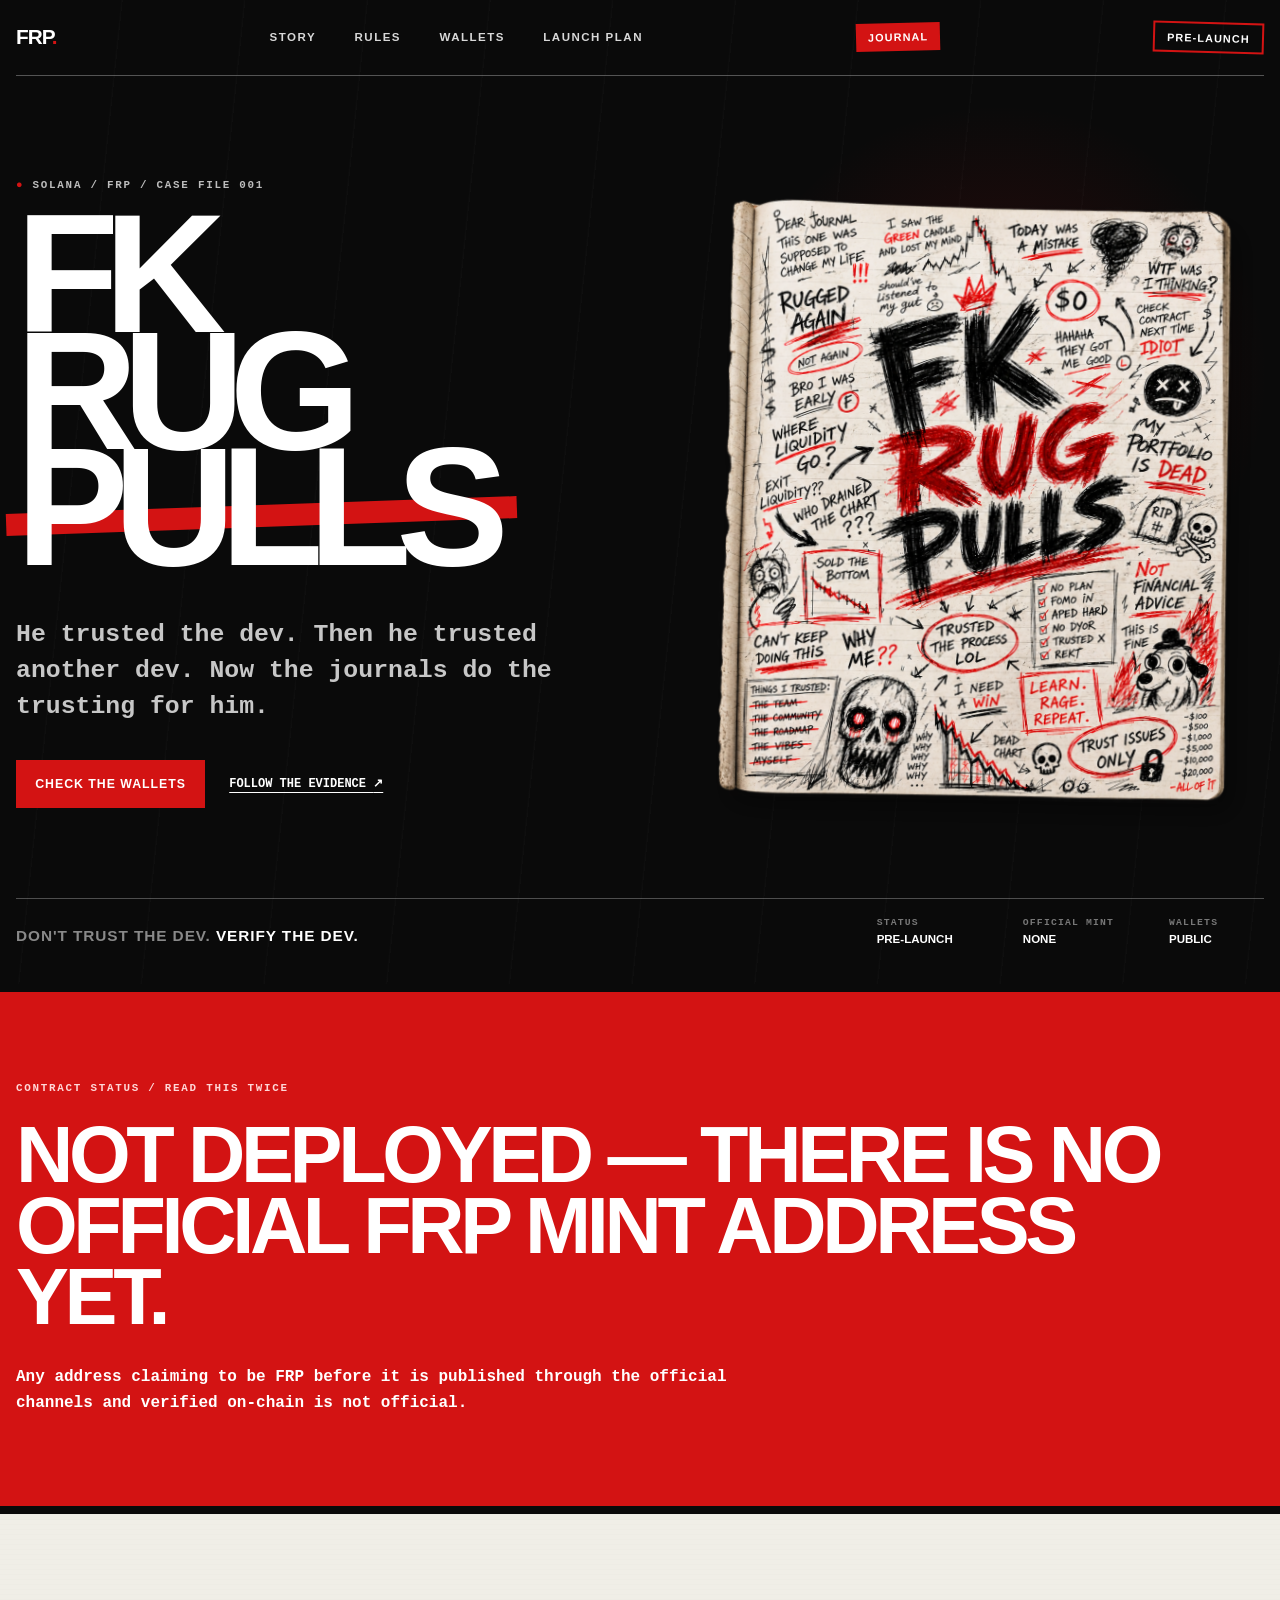
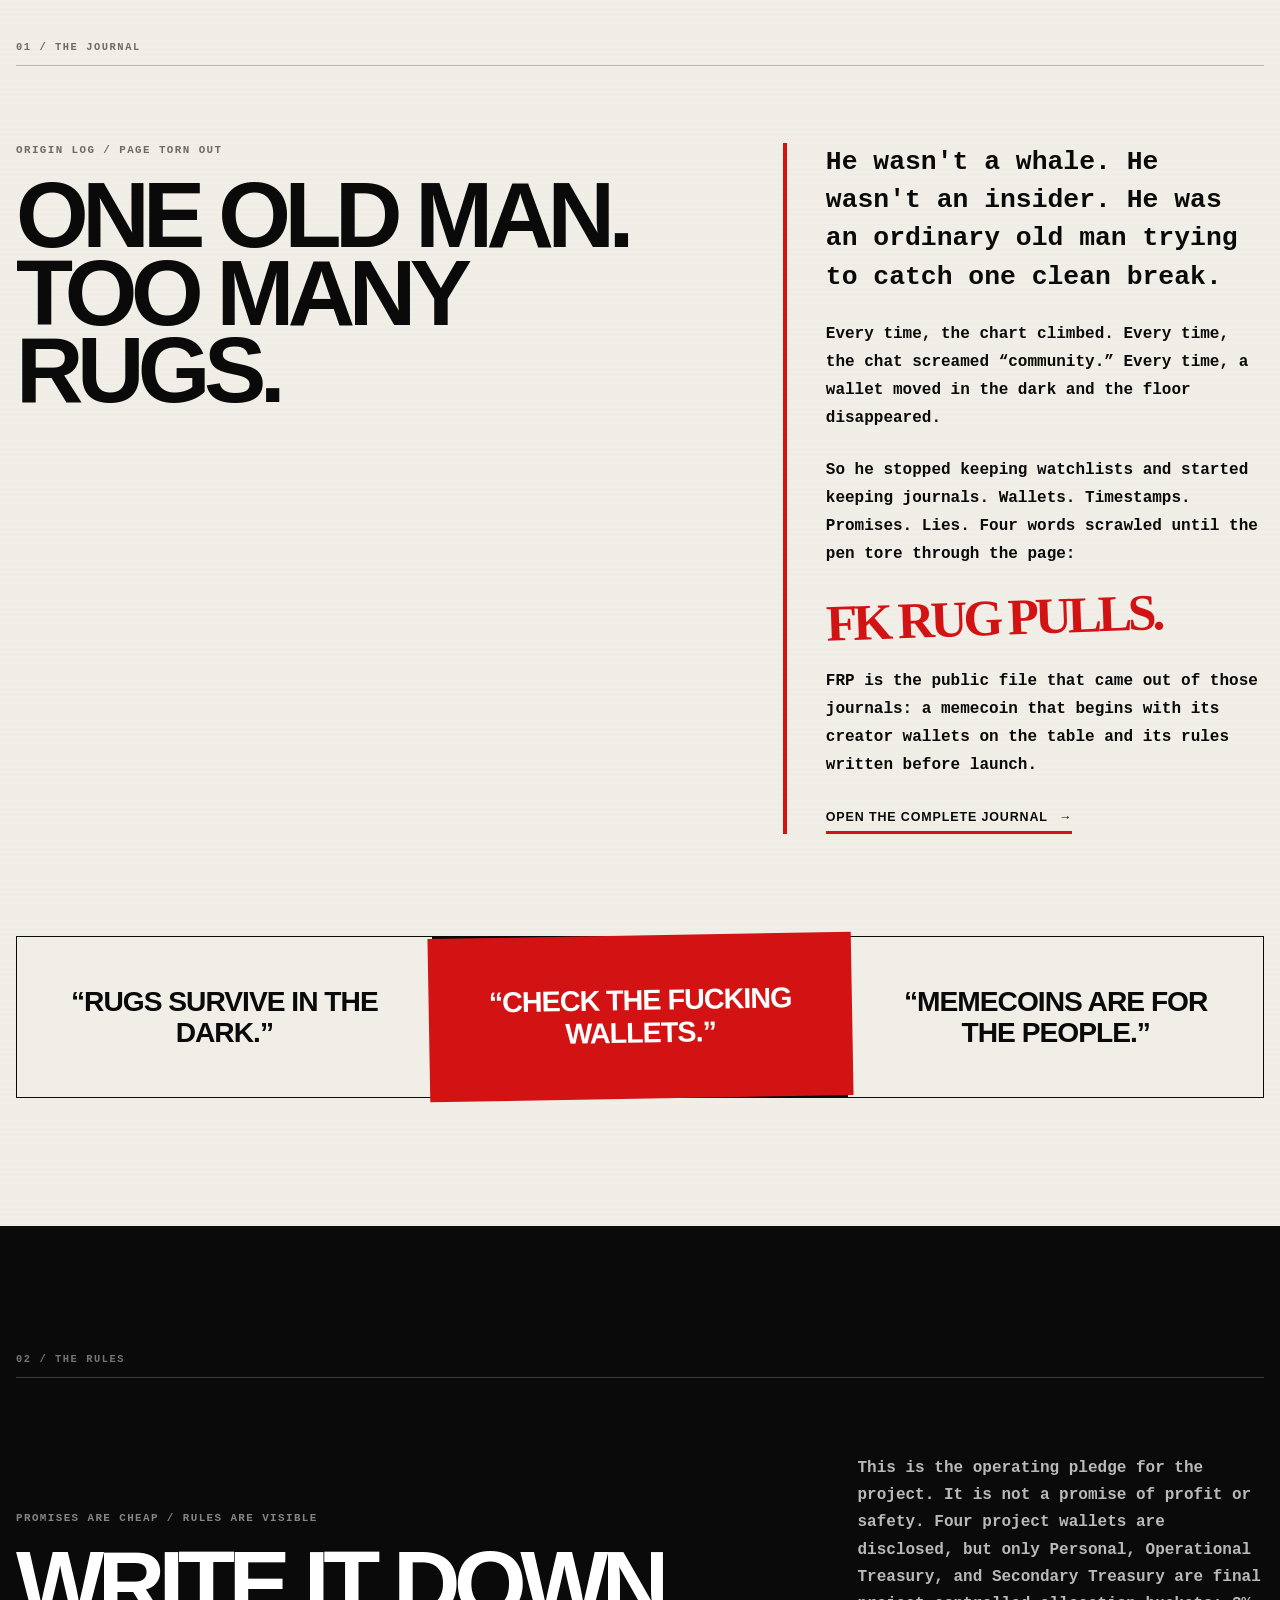
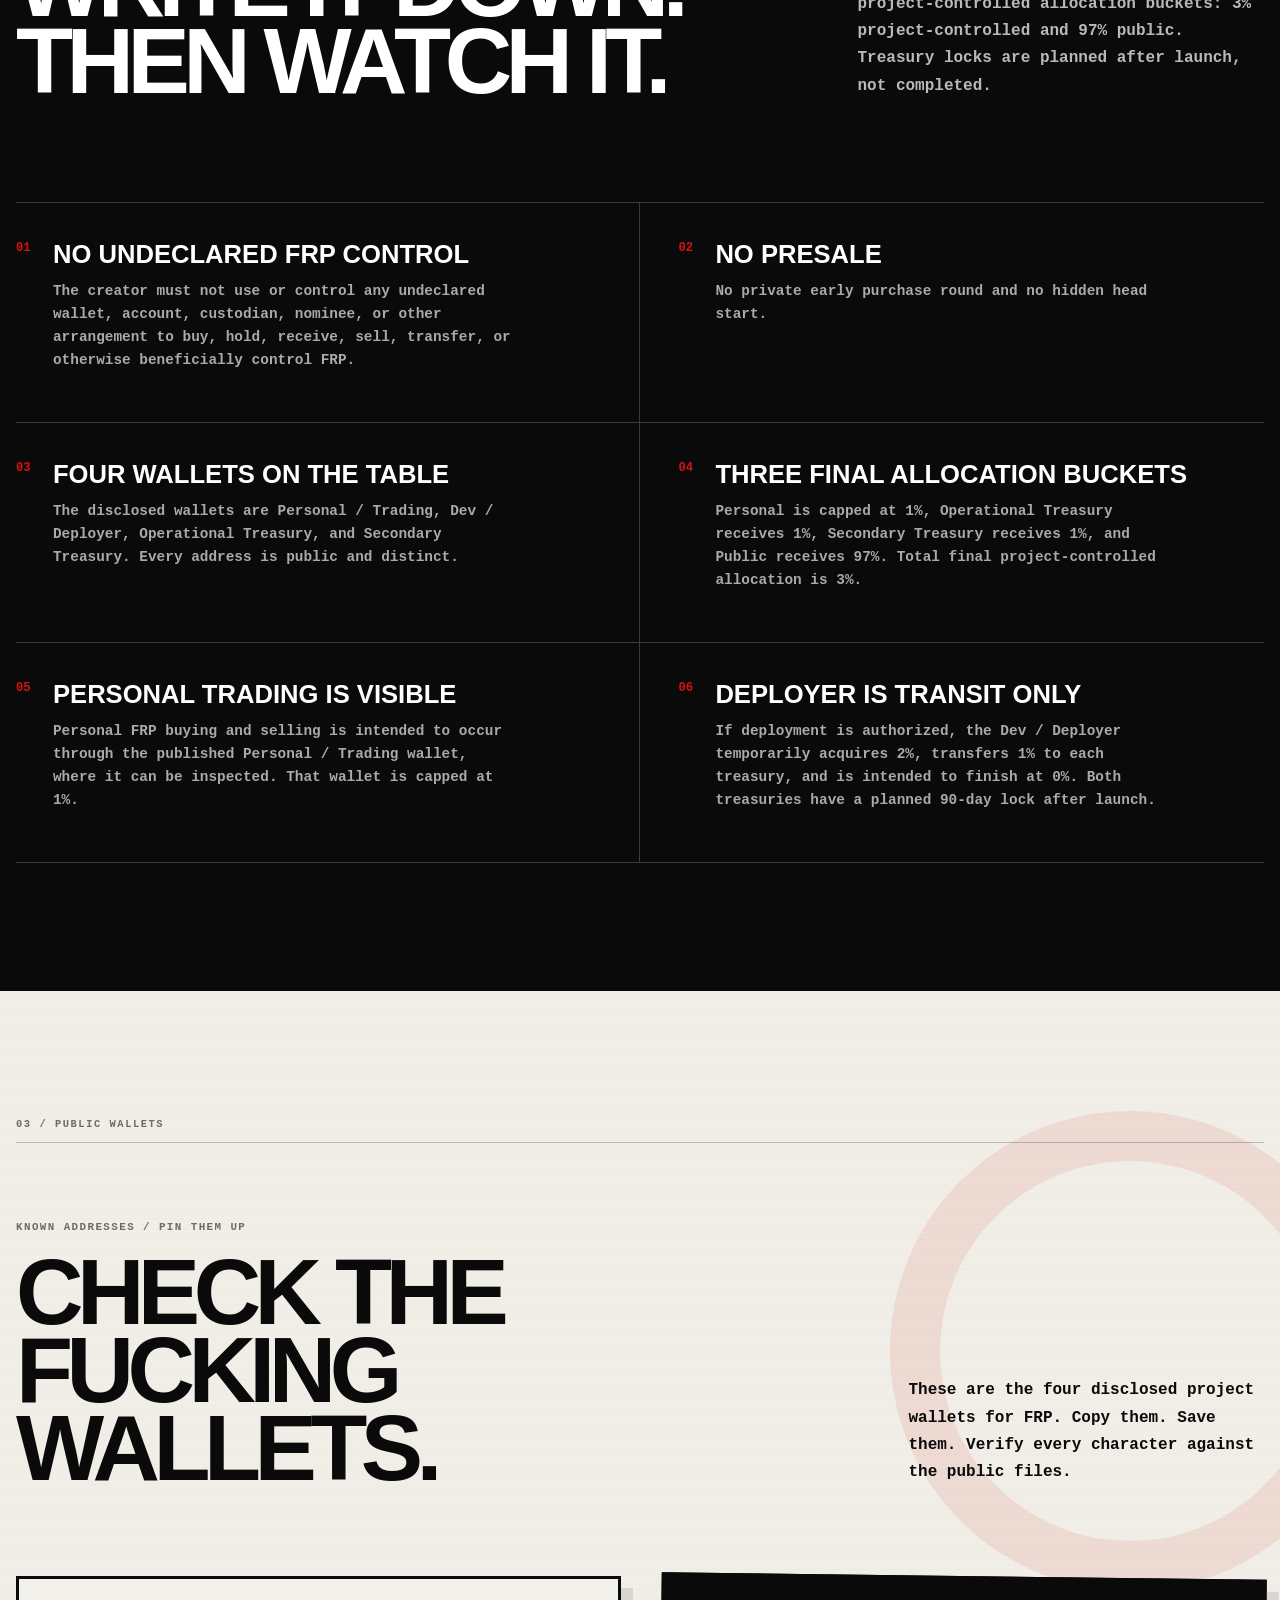
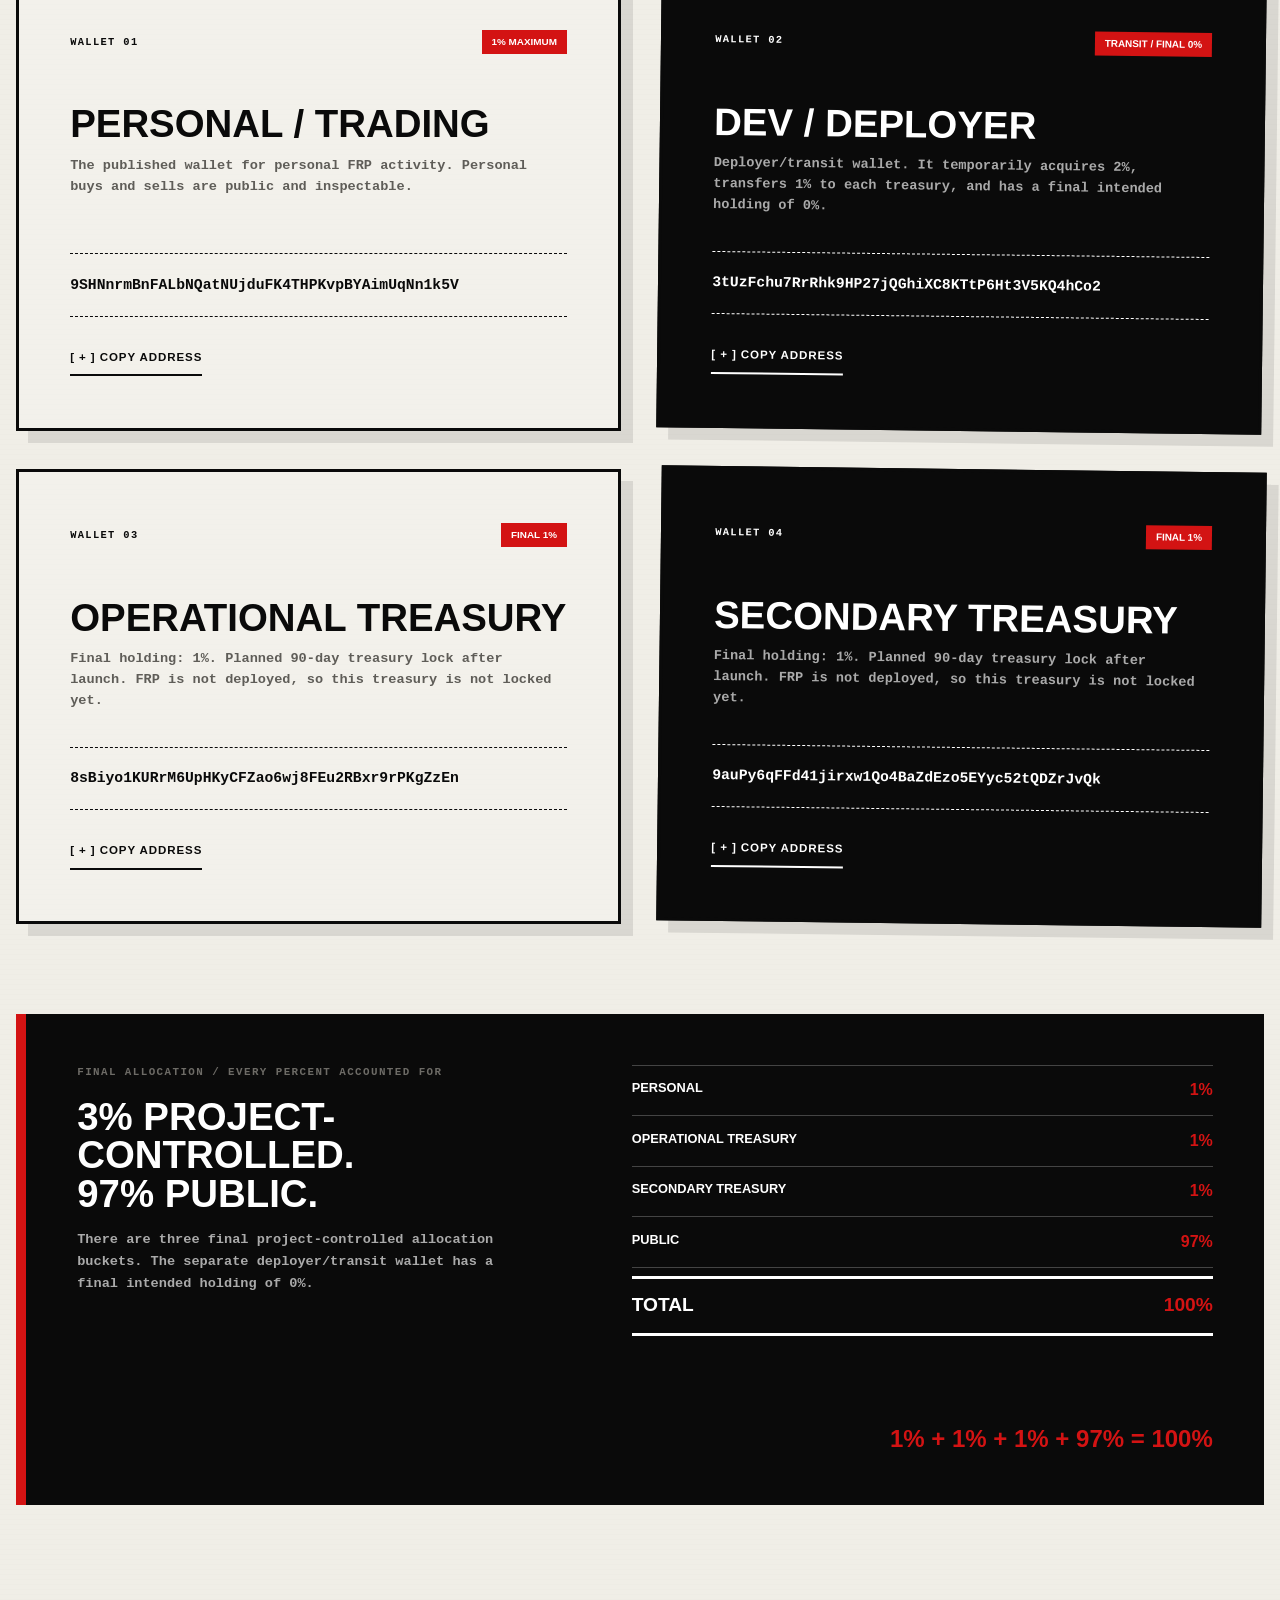
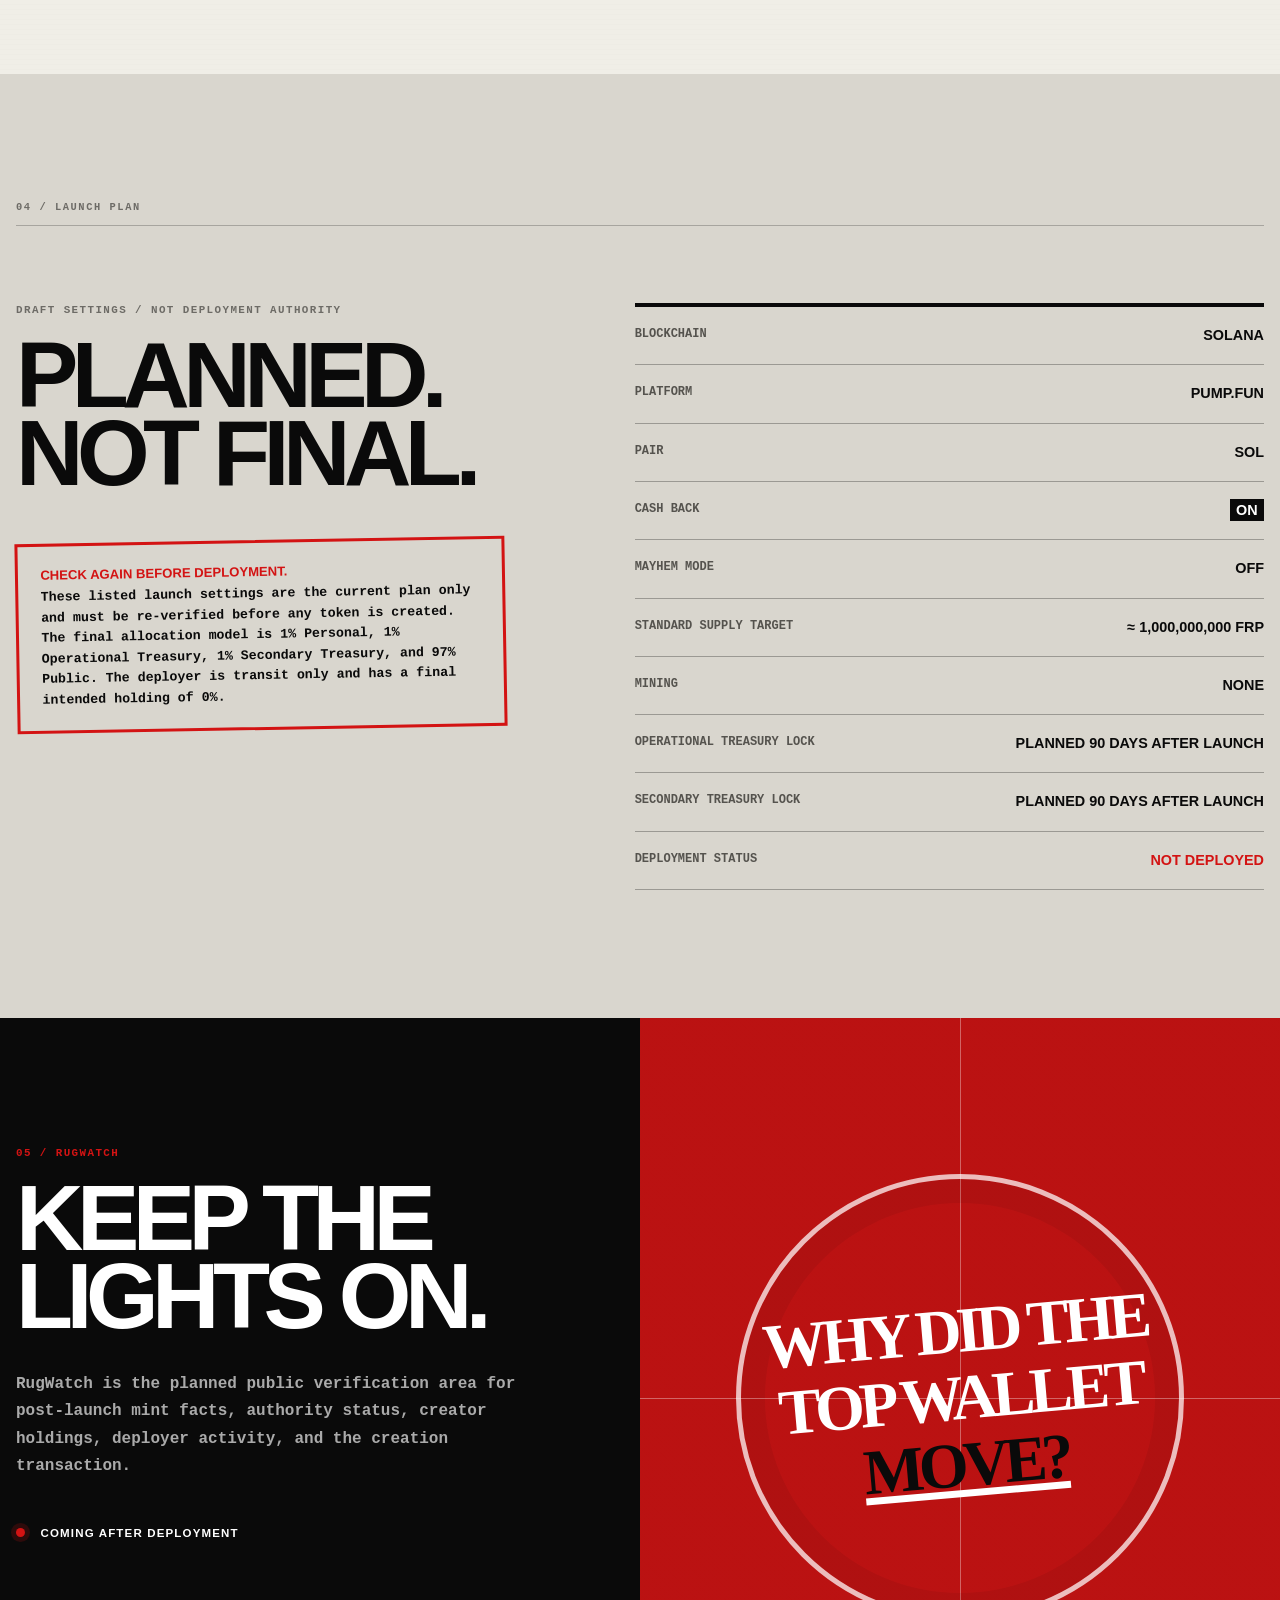
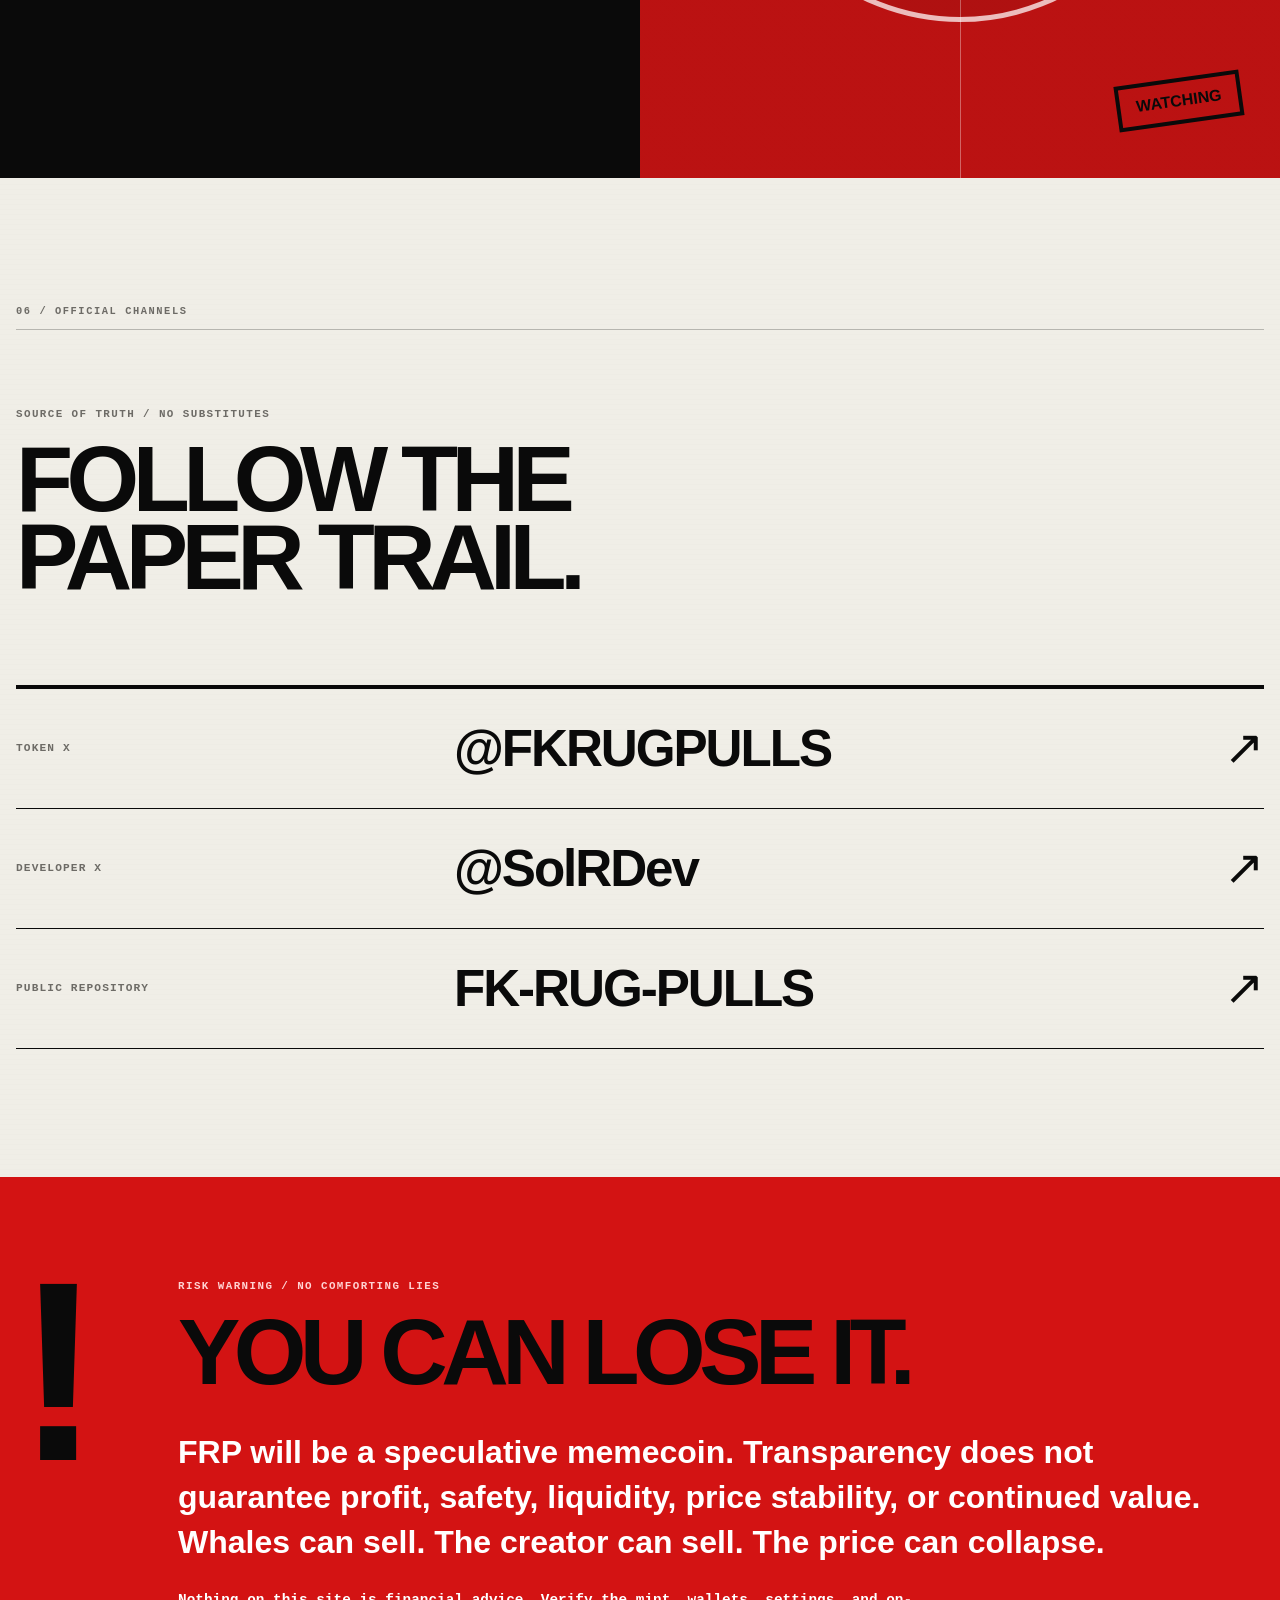
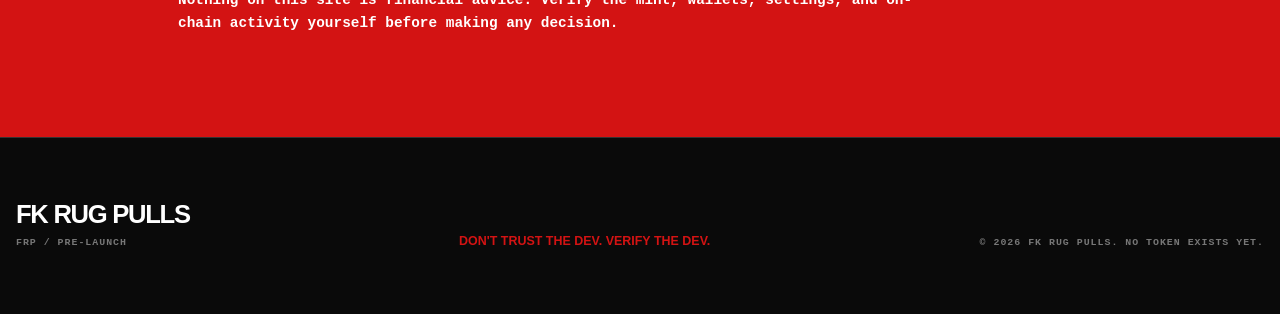
==== commit 1d4133ed: "Finalize token allocation and treasury structure" ====
--- a/index.html
+++ b/index.html
@@ -57,7 +57,7 @@
         <dl class="quick-facts">
           <div><dt>Status</dt><dd>Pre-launch</dd></div>
           <div><dt>Official mint</dt><dd>None</dd></div>
-          <div><dt>Public share</dt><dd>97%</dd></div>
+          <div><dt>Wallets</dt><dd>Public</dd></div>
         </dl>
       </div>
     </section>
@@ -80,7 +80,7 @@
           <p>Every time, the chart climbed. Every time, the chat screamed “community.” Every time, a wallet moved in the dark and the floor disappeared.</p>
           <p>So he stopped keeping watchlists and started keeping journals. Wallets. Timestamps. Promises. Lies. Four words scrawled until the pen tore through the page:</p>
           <p class="handwritten-callout">FK RUG PULLS.</p>
-          <p>FRP is the public file that came out of those journals: a memecoin that begins with its wallets on the table and its rules written before launch.</p>
+          <p>FRP is the public file that came out of those journals: a memecoin that begins with its creator wallets on the table and its rules written before launch.</p>
           <a class="journal-inline-link" href="journal/index.html">Open the complete journal <span aria-hidden="true">→</span></a>
         </div>
       </div>
@@ -99,16 +99,16 @@
           <p class="kicker">Promises are cheap / rules are visible</p>
           <h2 id="rules-title">WRITE IT DOWN.<br>THEN WATCH IT.</h2>
         </div>
-        <p class="rules-deck">This is the operating pledge for the project. It is not a promise of profit or safety. The ownership structure is locked at 1% creator, 1% operational Treasury, 1% secondary Treasury reserve, and 97% public.</p>
+        <p class="rules-deck">This is the operating pledge for the project. It is not a promise of profit or safety. Four project wallets are disclosed, but only Personal, Operational Treasury, and Secondary Treasury are final project-controlled allocation buckets: 3% project-controlled and 97% public. Treasury locks are planned after launch, not completed.</p>
       </div>
 
       <ol class="rule-list">
-        <li><span class="rule-number">01</span><div><h3>No hidden creator bag</h3><p>Creator personal beneficial ownership must never exceed 1% of total FRP supply. Undeclared arrangements cannot be used to secretly increase that personal position.</p></div></li>
+        <li><span class="rule-number">01</span><div><h3>No undeclared FRP control</h3><p>The creator must not use or control any undeclared wallet, account, custodian, nominee, or other arrangement to buy, hold, receive, sell, transfer, or otherwise beneficially control FRP.</p></div></li>
         <li><span class="rule-number">02</span><div><h3>No presale</h3><p>No private early purchase round and no hidden head start.</p></div></li>
-        <li><span class="rule-number">03</span><div><h3>No private team allocation</h3><p>No separate hidden team bucket. The declared structure is the structure.</p></div></li>
-        <li><span class="rule-number">04</span><div><h3>One / one / one / ninety-seven — locked</h3><p>1% creator. 1% operational Treasury. 1% secondary Treasury reserve. 97% public. Treasury assets are project assets and cannot be used to bypass the creator's 1% personal cap.</p></div></li>
-        <li><span class="rule-number">05</span><div><h3>Trading is visible</h3><p>The creator can buy and sell FRP through the published creator trading wallet, subject to the 1% personal cap.</p></div></li>
-        <li><span class="rule-number">06</span><div><h3>Separate the jobs</h3><p>The deployer deploys. The creator wallet trades. The Treasury supports the project. Keep the jobs visible.</p></div></li>
+        <li><span class="rule-number">03</span><div><h3>Four wallets on the table</h3><p>The disclosed wallets are Personal / Trading, Dev / Deployer, Operational Treasury, and Secondary Treasury. Every address is public and distinct.</p></div></li>
+        <li><span class="rule-number">04</span><div><h3>Three final allocation buckets</h3><p>Personal is capped at 1%, Operational Treasury receives 1%, Secondary Treasury receives 1%, and Public receives 97%. Total final project-controlled allocation is 3%.</p></div></li>
+        <li><span class="rule-number">05</span><div><h3>Personal trading is visible</h3><p>Personal FRP buying and selling is intended to occur through the published Personal / Trading wallet, where it can be inspected. That wallet is capped at 1%.</p></div></li>
+        <li><span class="rule-number">06</span><div><h3>Deployer is transit only</h3><p>If deployment is authorized, the Dev / Deployer temporarily acquires 2%, transfers 1% to each treasury, and is intended to finish at 0%. Both treasuries have a planned 90-day lock after launch.</p></div></li>
       </ol>
     </section>
 
@@ -119,48 +119,77 @@
           <p class="kicker">Known addresses / pin them up</p>
           <h2 id="wallets-title">CHECK THE<br>FUCKING WALLETS.</h2>
         </div>
-        <p>These are the declared project-controlled wallets for FRP. Copy them. Save them. Verify every character against the public files.</p>
+        <p>These are the four disclosed project wallets for FRP. Copy them. Save them. Verify every character against the public files.</p>
       </div>
 
       <div class="wallet-grid">
         <article class="wallet-card">
           <div class="wallet-card-top">
             <span class="wallet-label">Wallet 01</span>
-            <span class="permission-tag">Deploy only</span>
-          </div>
-          <h3>Deployer wallet</h3>
-          <p>Creates the token. Not used for normal creator trading.</p>
+            <span class="permission-tag">1% maximum</span>
+          </div>
+          <h3>Personal / Trading</h3>
+          <p>The published wallet for personal FRP activity. Personal buys and sells are public and inspectable.</p>
+          <code class="wallet-address">9SHNnrmBnFALbNQatNUjduFK4THPKvpBYAimUqNn1k5V</code>
+          <button class="copy-button" type="button" data-copy="9SHNnrmBnFALbNQatNUjduFK4THPKvpBYAimUqNn1k5V" aria-label="Copy personal trading wallet address">
+            <span aria-hidden="true">[ + ]</span> Copy address
+          </button>
+        </article>
+
+        <article class="wallet-card wallet-card-invert">
+          <div class="wallet-card-top">
+            <span class="wallet-label">Wallet 02</span>
+            <span class="permission-tag">Transit / final 0%</span>
+          </div>
+          <h3>Dev / Deployer</h3>
+          <p>Deployer/transit wallet. It temporarily acquires 2%, transfers 1% to each treasury, and has a final intended holding of 0%.</p>
           <code class="wallet-address">3tUzFchu7RrRhk9HP27jQGhiXC8KTtP6Ht3V5KQ4hCo2</code>
-          <button class="copy-button" type="button" data-copy="3tUzFchu7RrRhk9HP27jQGhiXC8KTtP6Ht3V5KQ4hCo2" aria-label="Copy deployer wallet address">
+          <button class="copy-button copy-button-light" type="button" data-copy="3tUzFchu7RrRhk9HP27jQGhiXC8KTtP6Ht3V5KQ4hCo2" aria-label="Copy dev deployer wallet address">
+            <span aria-hidden="true">[ + ]</span> Copy address
+          </button>
+        </article>
+
+        <article class="wallet-card">
+          <div class="wallet-card-top">
+            <span class="wallet-label">Wallet 03</span>
+            <span class="permission-tag">Final 1%</span>
+          </div>
+          <h3>Operational Treasury</h3>
+          <p>Final holding: 1%. Planned 90-day treasury lock after launch. FRP is not deployed, so this treasury is not locked yet.</p>
+          <code class="wallet-address">8sBiyo1KURrM6UpHKyCFZao6wj8FEu2RBxr9rPKgZzEn</code>
+          <button class="copy-button" type="button" data-copy="8sBiyo1KURrM6UpHKyCFZao6wj8FEu2RBxr9rPKgZzEn" aria-label="Copy operational treasury wallet address">
             <span aria-hidden="true">[ + ]</span> Copy address
           </button>
         </article>
 
         <article class="wallet-card wallet-card-invert">
           <div class="wallet-card-top">
-            <span class="wallet-label">Wallet 02</span>
-            <span class="permission-tag">Creator / 1% max</span>
-          </div>
-          <h3>Creator trading wallet</h3>
-          <p>The published wallet for creator FRP activity. Creator personal beneficial ownership is capped at 1% of total FRP supply.</p>
-          <code class="wallet-address">9SHNnrmBnFALbNQatNUjduFK4THPKvpBYAimUqNn1k5V</code>
-          <button class="copy-button copy-button-light" type="button" data-copy="9SHNnrmBnFALbNQatNUjduFK4THPKvpBYAimUqNn1k5V" aria-label="Copy creator trading wallet address">
-            <span aria-hidden="true">[ + ]</span> Copy address
-          </button>
-        </article>
-
-        <article class="wallet-card">
-          <div class="wallet-card-top">
-            <span class="wallet-label">Wallet 03</span>
-            <span class="permission-tag">Treasury / 2%</span>
-          </div>
-          <h3>Project Treasury</h3>
-          <p>2% project Treasury total: 1% operational and 1% secondary reserve. Treasury holdings are not creator personal holdings.</p>
-          <code class="wallet-address">8sBiyo1KURrM6UpHKyCFZao6wj8FEu2RBxr9rPKgZzEn</code>
-          <button class="copy-button" type="button" data-copy="8sBiyo1KURrM6UpHKyCFZao6wj8FEu2RBxr9rPKgZzEn" aria-label="Copy Treasury wallet address">
-            <span aria-hidden="true">[ + ]</span> Copy address
-          </button>
-        </article>
+            <span class="wallet-label">Wallet 04</span>
+            <span class="permission-tag">Final 1%</span>
+          </div>
+          <h3>Secondary Treasury</h3>
+          <p>Final holding: 1%. Planned 90-day treasury lock after launch. FRP is not deployed, so this treasury is not locked yet.</p>
+          <code class="wallet-address">9auPy6qFFd41jirxw1Qo4BaZdEzo5EYyc52tQDZrJvQk</code>
+          <button class="copy-button copy-button-light" type="button" data-copy="9auPy6qFFd41jirxw1Qo4BaZdEzo5EYyc52tQDZrJvQk" aria-label="Copy secondary treasury wallet address">
+            <span aria-hidden="true">[ + ]</span> Copy address
+          </button>
+        </article>
+      </div>
+
+      <div class="allocation-disclosure" aria-labelledby="allocation-title">
+        <div class="allocation-heading">
+          <p class="kicker">Final allocation / every percent accounted for</p>
+          <h3 id="allocation-title">3% PROJECT-CONTROLLED.<br>97% PUBLIC.</h3>
+          <p>There are three final project-controlled allocation buckets. The separate deployer/transit wallet has a final intended holding of 0%.</p>
+        </div>
+        <dl class="allocation-list">
+          <div><dt>Personal</dt><dd>1%</dd></div>
+          <div><dt>Operational Treasury</dt><dd>1%</dd></div>
+          <div><dt>Secondary Treasury</dt><dd>1%</dd></div>
+          <div><dt>Public</dt><dd>97%</dd></div>
+          <div class="allocation-total"><dt>Total</dt><dd>100%</dd></div>
+        </dl>
+        <p class="allocation-equation">1% + 1% + 1% + 97% = 100%</p>
       </div>
       <p class="copy-status" role="status" aria-live="polite"></p>
     </section>
@@ -173,7 +202,7 @@
           <h2 id="launch-title">PLANNED.<br>NOT FINAL.</h2>
           <div class="warning-note">
             <strong>Check again before deployment.</strong>
-            Technical launch settings must be re-verified before any token is created. The ownership structure is already locked at 1% creator, 1% operational Treasury, 1% secondary Treasury reserve, and 97% public; compliance must be verified before and after launch.
+            These listed launch settings are the current plan only and must be re-verified before any token is created. The final allocation model is 1% Personal, 1% Operational Treasury, 1% Secondary Treasury, and 97% Public. The deployer is transit only and has a final intended holding of 0%.
           </div>
         </div>
         <dl class="settings-list">
@@ -183,11 +212,9 @@
           <div><dt>Cash Back</dt><dd><span class="setting-on">On</span></dd></div>
           <div><dt>Mayhem Mode</dt><dd>Off</dd></div>
           <div><dt>Standard supply target</dt><dd>≈ 1,000,000,000 FRP</dd></div>
-          <div><dt>Creator</dt><dd>1%</dd></div>
-          <div><dt>Operational Treasury</dt><dd>1%</dd></div>
-          <div><dt>Secondary Treasury reserve</dt><dd>1%</dd></div>
-          <div><dt>Public</dt><dd>97%</dd></div>
           <div><dt>Mining</dt><dd>None</dd></div>
+          <div><dt>Operational Treasury lock</dt><dd>Planned 90 days after launch</dd></div>
+          <div><dt>Secondary Treasury lock</dt><dd>Planned 90 days after launch</dd></div>
           <div><dt>Deployment status</dt><dd class="status-red">Not deployed</dd></div>
         </dl>
       </div>
@@ -197,7 +224,7 @@
       <div class="watch-copy">
         <p class="kicker kicker-red">05 / RUGWATCH</p>
         <h2 id="watch-title">KEEP THE<br>LIGHTS ON.</h2>
-        <p>RugWatch is the planned public verification area for post-launch mint facts, authority status, creator holdings, Treasury activity, deployer activity, and the creation transaction.</p>
+        <p>RugWatch is the planned public verification area for post-launch mint facts, authority status, creator holdings, deployer activity, and the creation transaction.</p>
         <p class="coming-soon"><span aria-hidden="true"></span> Coming after deployment</p>
       </div>
       <div class="watch-visual" aria-hidden="true">
@@ -225,7 +252,7 @@
       <div>
         <p class="kicker">Risk warning / no comforting lies</p>
         <h2 id="risk-title">YOU CAN LOSE IT.</h2>
-        <p>FRP will be a speculative memecoin. Transparency does not guarantee profit, safety, liquidity, price stability, or continued value. Whales can sell. The creator can sell. Treasury assets can move for documented project purposes. The price can collapse.</p>
+        <p>FRP will be a speculative memecoin. Transparency does not guarantee profit, safety, liquidity, price stability, or continued value. Whales can sell. The creator can sell. The price can collapse.</p>
         <p class="risk-note">Nothing on this site is financial advice. Verify the mint, wallets, settings, and on-chain activity yourself before making any decision.</p>
       </div>
     </section>
@@ -242,4 +269,4 @@
 
   <script src="script.js"></script>
 </body>
-</html>+</html>
--- a/styles.css
+++ b/styles.css
@@ -333,7 +333,7 @@
   align-items: end;
 }
 .wallets-head > p { margin: 0; font: 700 1rem/1.7 "Courier New", monospace; }
-.wallet-grid { display: grid; grid-template-columns: 1fr 1fr; gap: clamp(1rem, 3vw, 2.5rem); margin-top: clamp(4rem, 7vw, 6rem); }
+.wallet-grid { display: grid; grid-template-columns: repeat(2, minmax(0, 1fr)); gap: clamp(1rem, 3vw, 2.5rem); margin-top: clamp(4rem, 7vw, 6rem); }
 .wallet-card {
   display: flex;
   flex-direction: column;
@@ -375,6 +375,25 @@
 .copy-button-light { color: var(--white); border-color: var(--white); }
 .copy-button:hover, .copy-button:focus-visible { color: var(--red); border-color: var(--red); }
 .copy-status { min-height: 1.4em; margin: 1.5rem 0 0; color: var(--red); font: 900 .75rem/1.4 "Arial Black", sans-serif; text-transform: uppercase; }
+.allocation-disclosure {
+  display: grid;
+  grid-template-columns: minmax(0, .8fr) minmax(420px, 1fr);
+  gap: clamp(2rem, 7vw, 7rem);
+  margin-top: clamp(4rem, 7vw, 6rem);
+  padding: clamp(1.5rem, 4vw, 3.5rem);
+  color: var(--white);
+  background: var(--ink);
+  border-left: 10px solid var(--red);
+}
+.allocation-heading h3 { margin: 1rem 0; font: 900 clamp(1.7rem, 3vw, 3rem)/1 "Arial Black", sans-serif; }
+.allocation-heading > p:last-child { max-width: 560px; margin: 0; color: #aaa; font: 700 .85rem/1.6 "Courier New", monospace; }
+.allocation-list { margin: 0; border-top: 1px solid #444; }
+.allocation-list div { display: grid; grid-template-columns: 1fr auto; gap: 1.5rem; padding: .9rem 0; border-bottom: 1px solid #444; }
+.allocation-list dt, .allocation-list dd { margin: 0; font: 900 .8rem/1.3 "Arial Black", sans-serif; text-transform: uppercase; }
+.allocation-list dd { color: var(--red); font-size: 1rem; }
+.allocation-list .allocation-total { margin-top: .5rem; border-block: 3px solid var(--white); }
+.allocation-list .allocation-total dt, .allocation-list .allocation-total dd { font-size: 1.2rem; }
+.allocation-equation { grid-column: 1 / -1; margin: 0; color: var(--red); font: 900 clamp(1rem, 2vw, 1.5rem)/1.2 "Arial Black", sans-serif; text-align: right; }
 
 .launch-section { background: #d9d6ce; }
 .launch-grid { display: grid; grid-template-columns: minmax(0, .8fr) minmax(400px, 1fr); gap: clamp(3rem, 9vw, 10rem); }
@@ -480,9 +499,10 @@
   .evidence-board { width: min(100%, 620px); margin-inline: auto; }
   .hero-footer { grid-template-columns: 1fr; }
   .quick-facts { flex-wrap: wrap; }
-  .story-grid, .rules-intro, .wallets-head, .launch-grid { grid-template-columns: 1fr; }
+  .story-grid, .rules-intro, .wallets-head, .allocation-disclosure, .launch-grid { grid-template-columns: 1fr; }
   .wallet-grid { grid-template-columns: 1fr; }
   .wallet-card-invert { transform: none; }
+  .allocation-equation { grid-column: auto; text-align: left; }
   .watch-section { grid-template-columns: 1fr; }
   .watch-copy { padding-right: max(1rem, calc((100vw - var(--max)) / 2)); }
   .site-footer { grid-template-columns: 1fr; align-items: start; }
